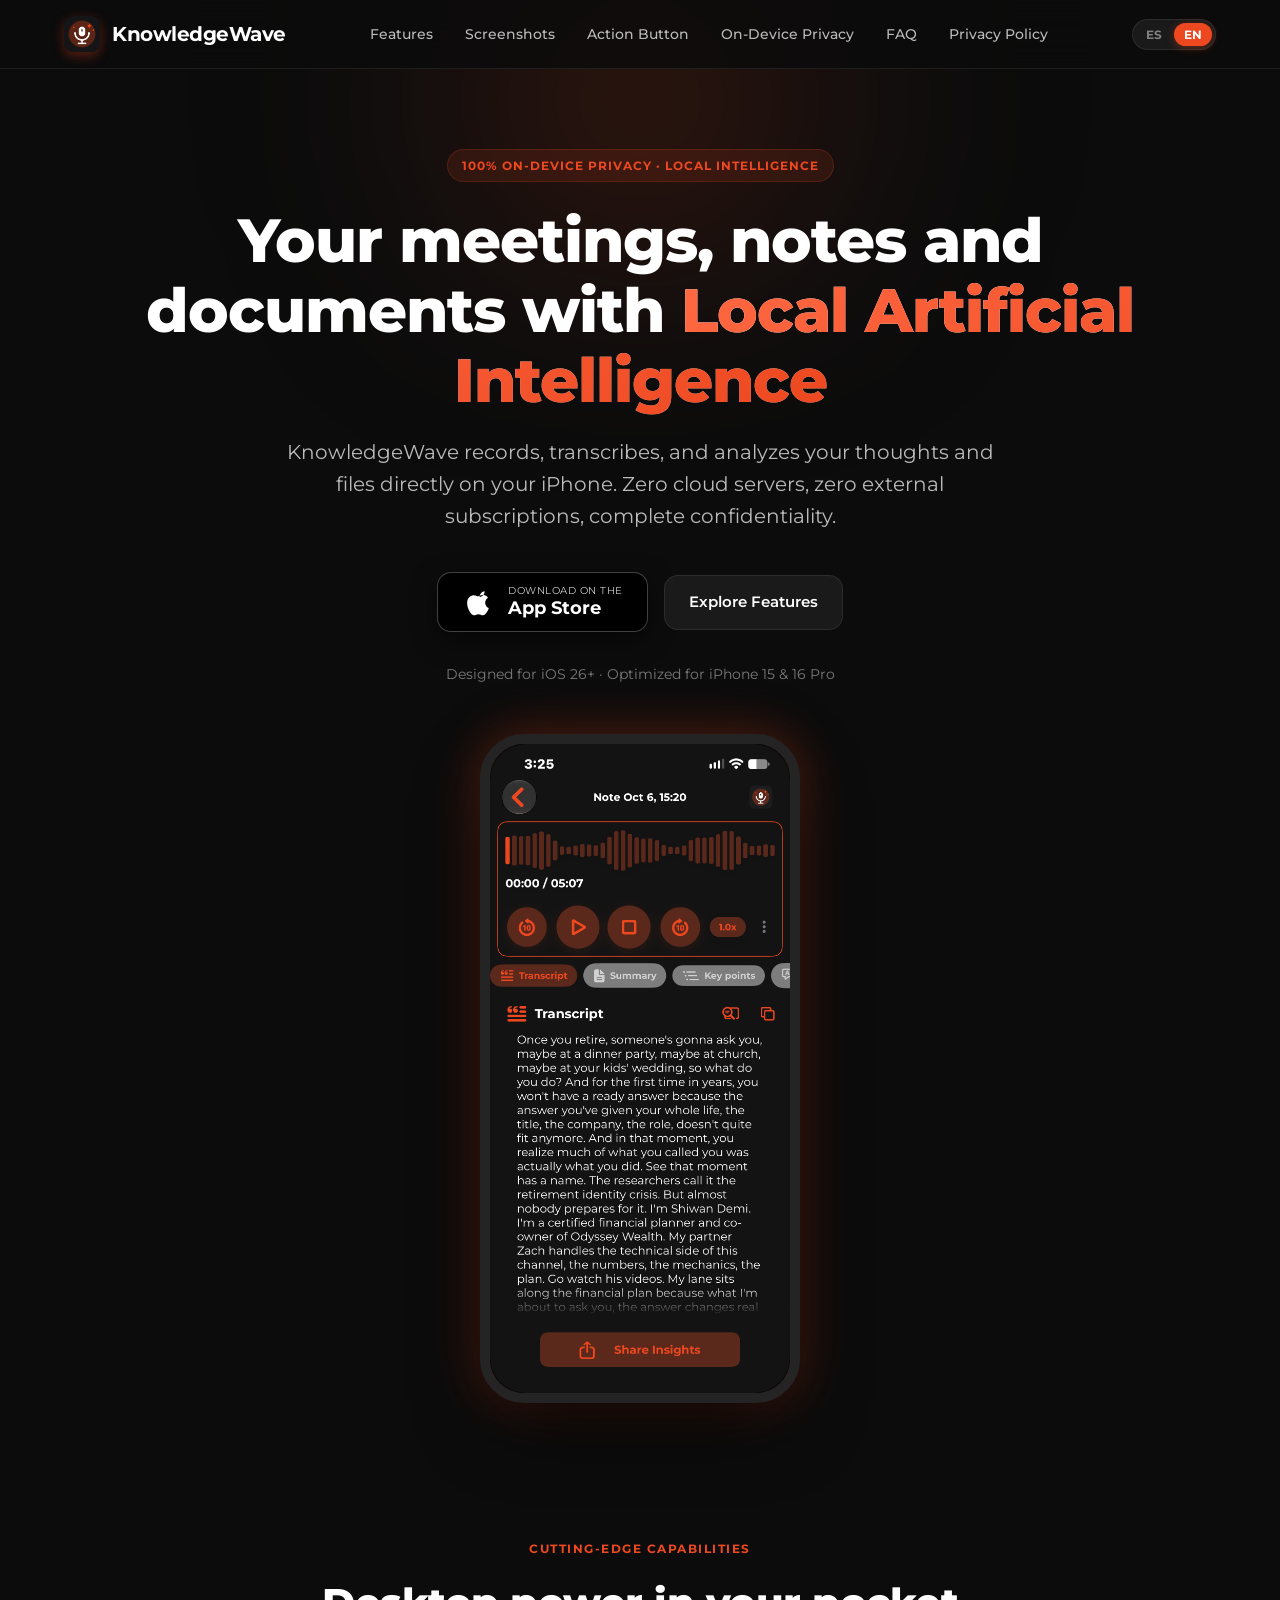
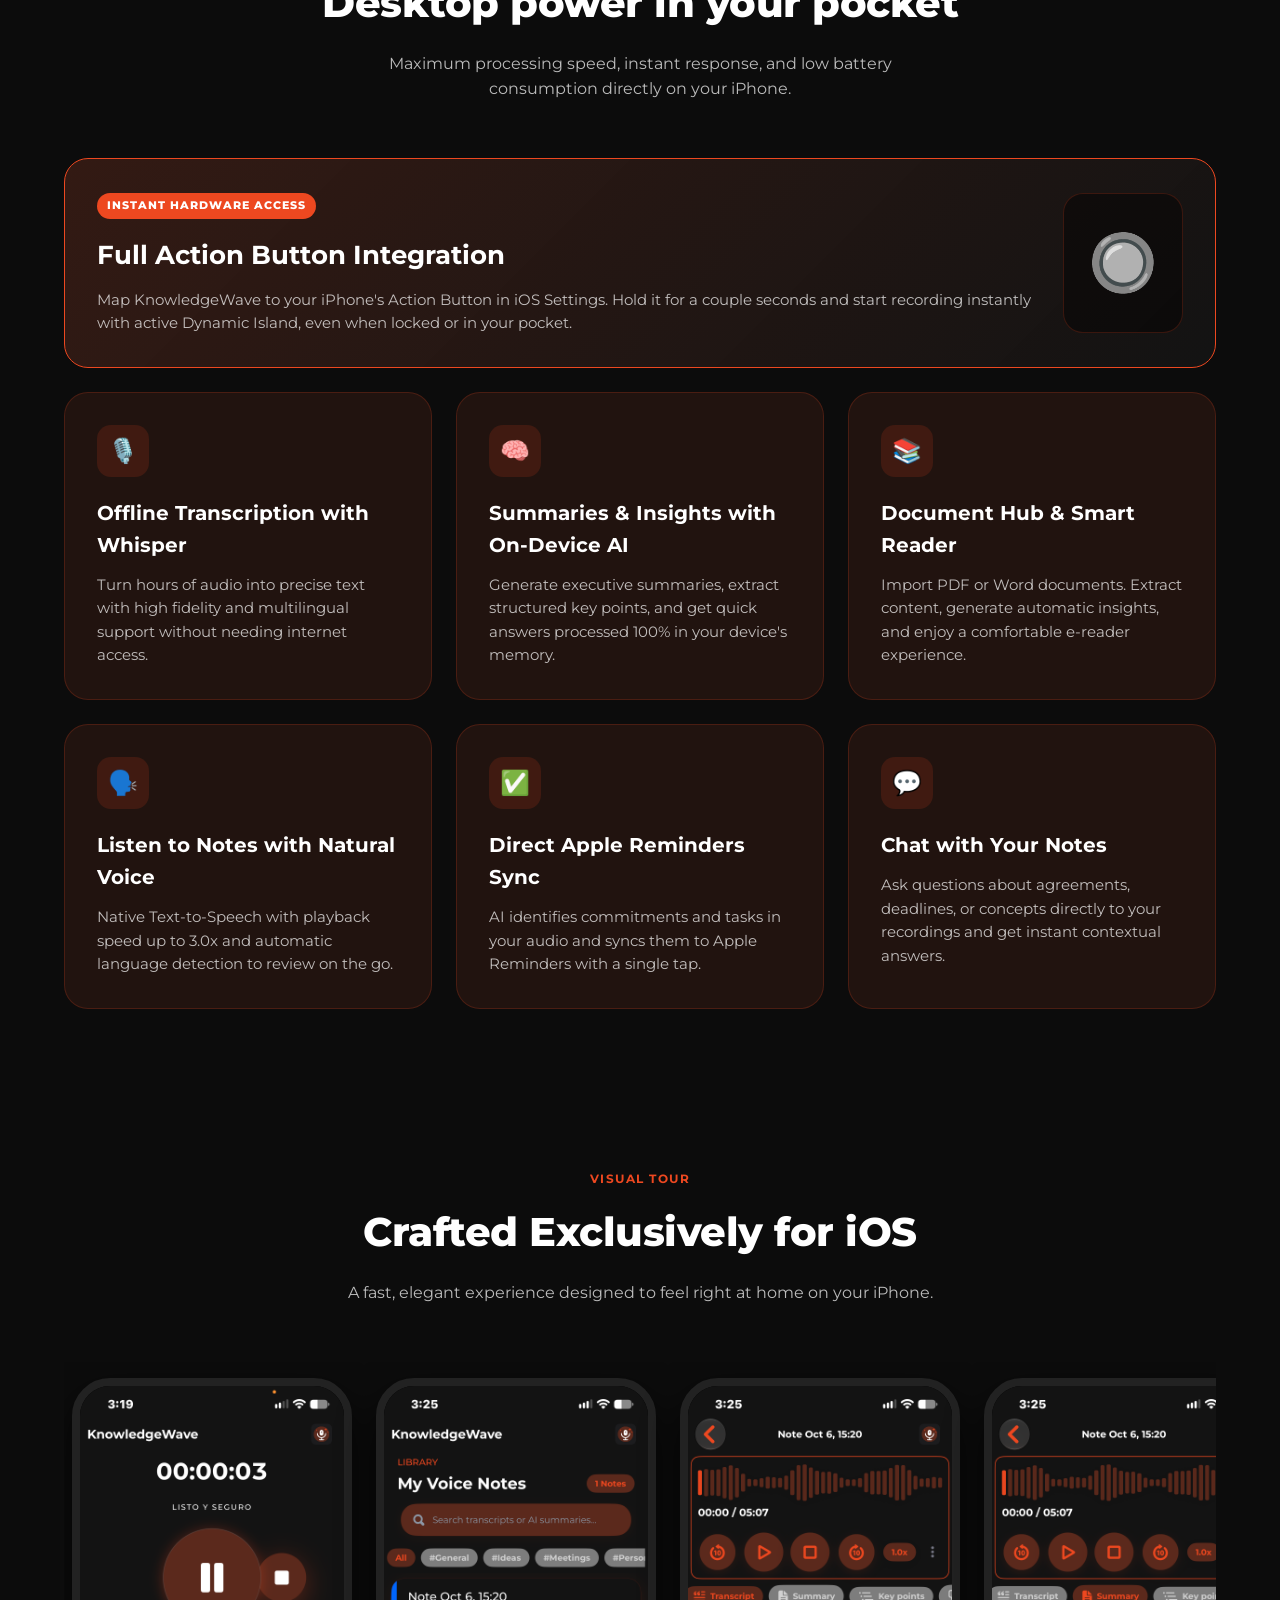
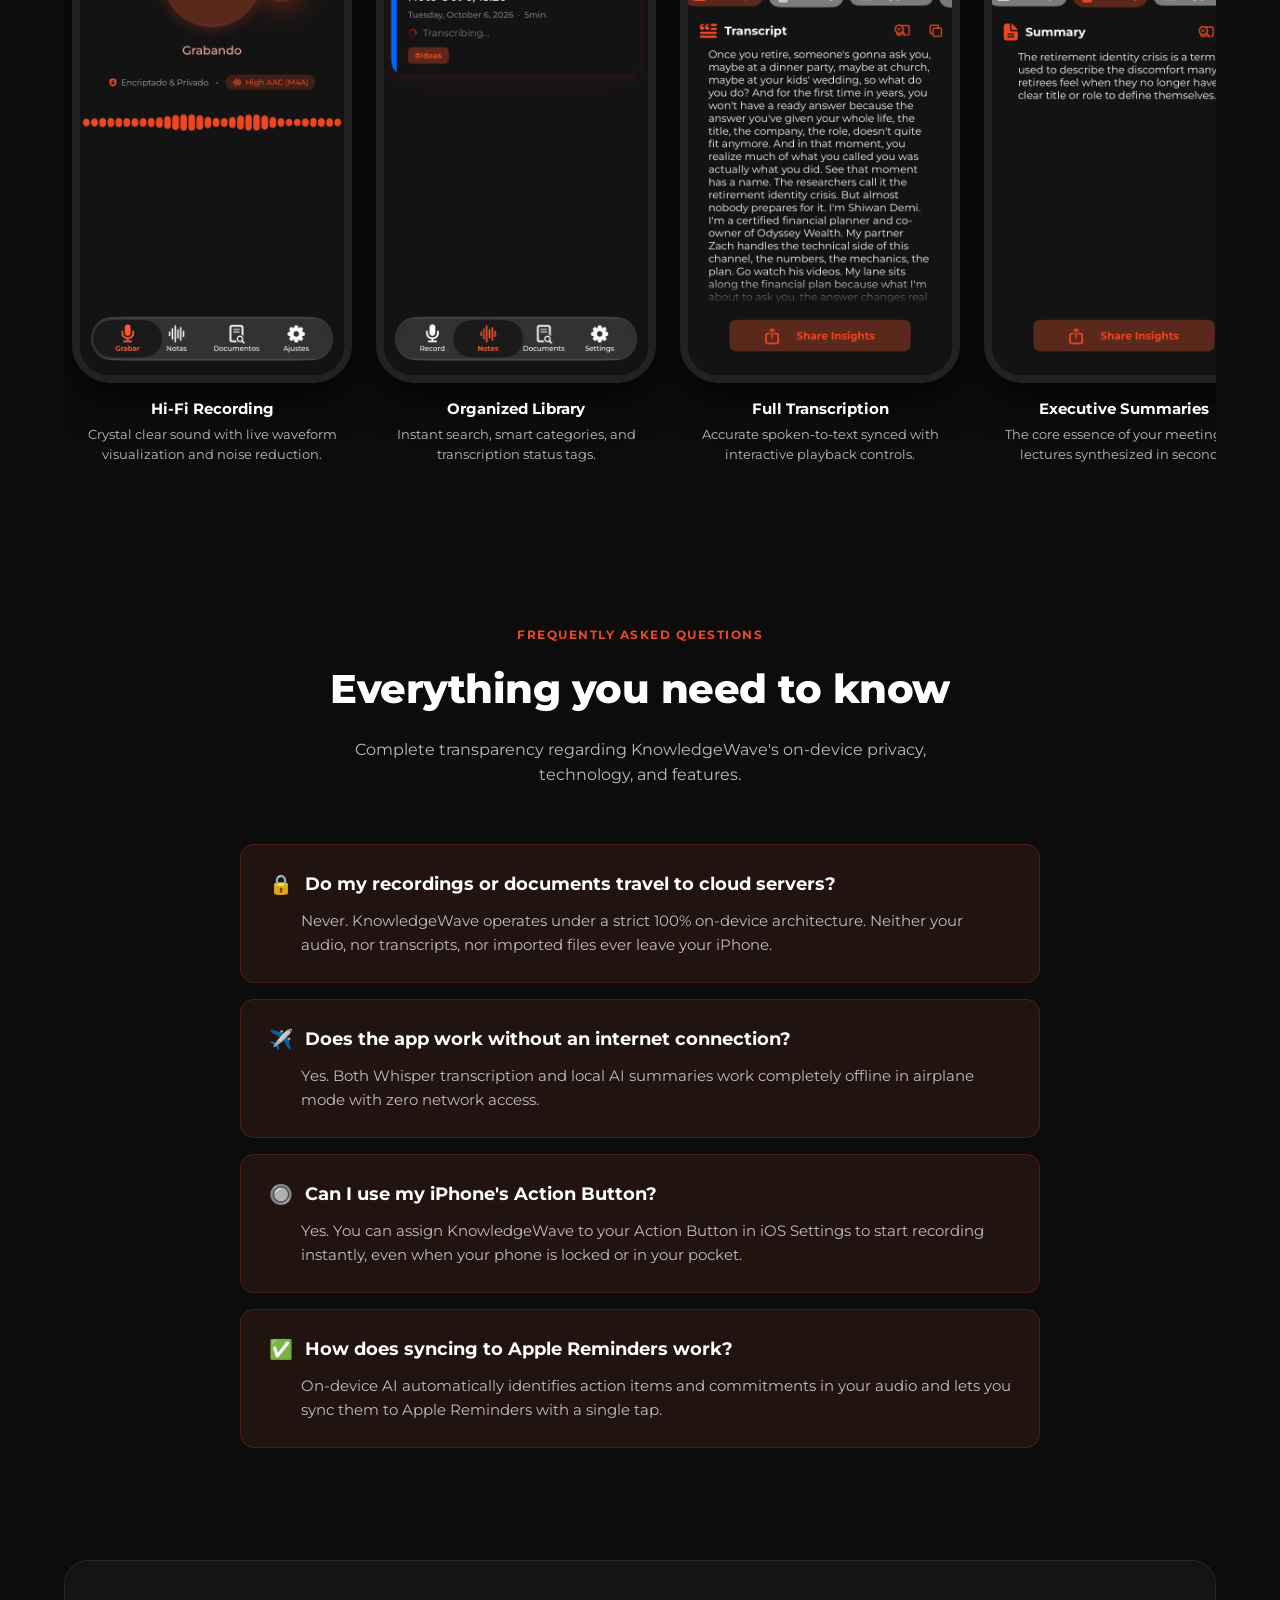
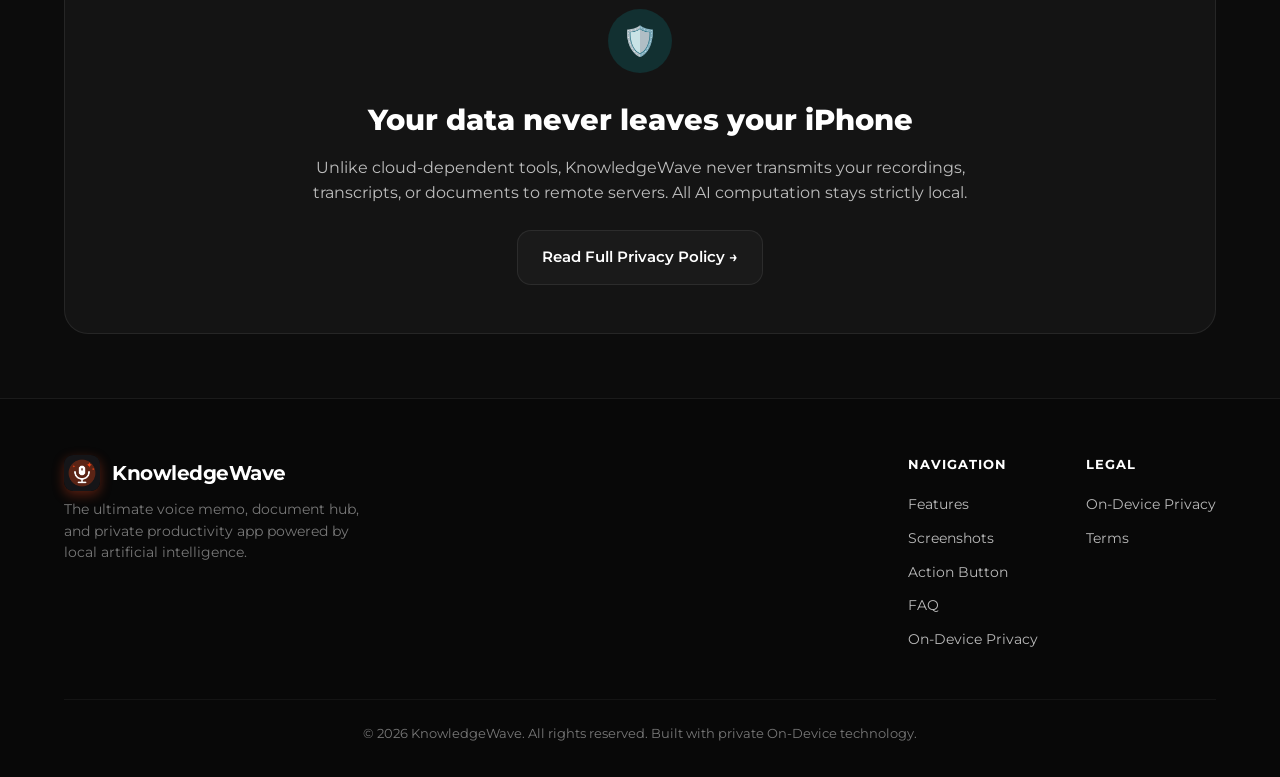
==== index.html @ f44fc7d5 "Initial commit - landingpage ready" ====
<!DOCTYPE html>
<html lang="es">
<head>
  <meta charset="UTF-8">
  <meta name="viewport" content="width=device-width, initial-scale=1.0">
  <title>KnowledgeWave — Local AI Notes & Document Intelligence</title>
  <meta name="description" content="Capture, transcribe, and analyze voice notes, meetings, and documents 100% on-device with private AI models. High-fidelity audio, Whisper transcription, and local intelligence.">
  <meta name="keywords" content="KnowledgeWave, AI voice notes, on-device AI, private transcription, Whisper AI iPhone, local LLM, document reader, Action Button recording, Apple Reminders sync, notas de voz IA, transcripcion offline">
  <meta name="author" content="KnowledgeWave">
  <meta name="robots" content="index, follow">
  <meta name="theme-color" content="#0C0C0C">

  <!-- Apple & iOS Safari -->
  <link rel="icon" type="image/png" href="assets/logo.png">
  <link rel="apple-touch-icon" href="assets/app-icon.png">
  <meta name="apple-mobile-web-app-capable" content="yes">
  <meta name="apple-mobile-web-app-title" content="KnowledgeWave">
  <meta name="apple-mobile-web-app-status-bar-style" content="black-translucent">

  <!-- Open Graph / Social Sharing -->
  <meta property="og:type" content="website">
  <meta property="og:site_name" content="KnowledgeWave">
  <meta property="og:title" content="KnowledgeWave — Local AI Notes & Document Intelligence">
  <meta property="og:description" content="Private, on-device artificial intelligence for your voice recordings, notes, and documents. Zero cloud servers, complete confidentiality.">
  <meta property="og:image" content="assets/app-icon.png">
  <meta property="og:locale" content="es_ES">
  <meta property="og:locale:alternate" content="en_US">

  <!-- Twitter Cards -->
  <meta name="twitter:card" content="summary_large_image">
  <meta name="twitter:title" content="KnowledgeWave — Local AI Notes & Document Intelligence">
  <meta name="twitter:description" content="Private, on-device artificial intelligence for your voice recordings, notes, and documents.">
  <meta name="twitter:image" content="assets/app-icon.png">

  <!-- Fonts & Styles -->
  <link rel="preconnect" href="https://fonts.googleapis.com">
  <link rel="preconnect" href="https://fonts.gstatic.com" crossorigin>
  <link href="https://fonts.googleapis.com/css2?family=Montserrat:wght@300;400;500;600;700;800&display=swap" rel="stylesheet">
  <link rel="stylesheet" href="css/style.css">

  <!-- Schema.org JSON-LD Structured Data for Google Rich Snippets -->
  <script type="application/ld+json">
  {
    "@context": "https://schema.org",
    "@graph": [
      {
        "@type": "SoftwareApplication",
        "name": "KnowledgeWave",
        "operatingSystem": "iOS",
        "applicationCategory": "ProductivityApplication",
        "applicationSubCategory": "UtilitiesApplication",
        "description": "On-device artificial intelligence app for recording, transcribing, and analyzing voice memos and documents with complete privacy.",
        "offers": {
          "@type": "Offer",
          "price": "0",
          "priceCurrency": "USD"
        },
        "featureList": [
          "100% On-Device Whisper Speech-to-Text",
          "Local AI Executive Summaries & Insights",
          "Document Hub PDF & Word Reader",
          "Apple Action Button Quick Recording",
          "Apple Reminders Auto Sync",
          "Interactive Ask-your-note AI Chat"
        ]
      },
      {
        "@type": "FAQPage",
        "mainEntity": [
          {
            "@type": "Question",
            "name": "¿KnowledgeWave transmite mis audios o notas a servidores externos?",
            "acceptedAnswer": {
              "@type": "Answer",
              "text": "No. KnowledgeWave opera con una arquitectura estricta 100% On-Device. Todos los modelos de IA y el procesamiento se ejecutan en el hardware de tu iPhone."
            }
          },
          {
            "@type": "Question",
            "name": "¿Funciona sin conexión a internet?",
            "acceptedAnswer": {
              "@type": "Answer",
              "text": "Sí. Tanto la transcripción con Whisper como la generación de resúmenes con IA local funcionan perfectamente en modo avión o sin conexión."
            }
          },
          {
            "@type": "Question",
            "name": "¿Cómo se integra con el Botón de Acción de mi iPhone?",
            "acceptedAnswer": {
              "@type": "Answer",
              "text": "Puedes asignar el atajo de KnowledgeWave al Botón de Acción en Ajustes de iOS para iniciar la grabación instantáneamente incluso con la pantalla bloqueada."
            }
          }
        ]
      }
    ]
  }
  </script>
</head>
<body>
  <div class="ambient-glow"></div>

  <!-- Header Navigation -->
  <header>
    <div class="nav-container">
      <a href="index.html" class="brand">
        <img src="assets/logo.png" alt="KnowledgeWave Logo">
        <span>KnowledgeWave</span>
      </a>

      <ul class="nav-links">
        <li><a href="#features" data-i18n="nav.features">Características</a></li>
        <li><a href="#screenshots" data-i18n="nav.screenshots">Capturas</a></li>
        <li><a href="#action-button" data-i18n="nav.action_button">Botón de Acción</a></li>
        <li><a href="#privacy" data-i18n="nav.privacy">Privacidad On-Device</a></li>
        <li><a href="#faq" data-i18n="nav.faq">Preguntas</a></li>
        <li><a href="privacy.html" data-i18n="nav.privacy_policy">Política de Privacidad</a></li>
      </ul>

      <div class="nav-actions">
        <div class="lang-toggle">
          <button class="lang-btn active" data-lang="es">ES</button>
          <button class="lang-btn" data-lang="en">EN</button>
        </div>
      </div>
    </div>
  </header>

  <!-- Hero Section -->
  <main class="container">
    <section class="hero">
      <div class="hero-badge" data-i18n="hero.badge">100% PRIVACIDAD ON-DEVICE · INTELIGENCIA LOCAL</div>
      <h1 data-i18n="hero.title">Tus reuniones, notas y lecturas con <span class="gradient">Inteligencia Artificial Local</span></h1>
      <p data-i18n="hero.desc">KnowledgeWave graba, transcribe y analiza tus ideas y documentos directamente en tu iPhone. Sin servidores externos, sin suscripciones a la nube y con máxima confidencialidad.</p>

      <div class="cta-group">
        <a href="#download" class="btn-appstore">
          <svg viewBox="0 0 24 24" aria-hidden="true">
            <path d="M18.71 19.5c-.83 1.24-1.71 2.45-3.05 2.47-1.34.03-1.77-.79-3.29-.79-1.53 0-2 .77-3.27.82-1.31.05-2.3-1.32-3.14-2.53C4.25 17 2.94 12.45 4.7 9.39c.87-1.52 2.43-2.48 4.12-2.51 1.28-.02 2.5.87 3.29.87.78 0 2.26-1.07 3.81-.91.65.03 2.47.26 3.64 1.98-.09.06-2.17 1.28-2.15 3.81.03 3.02 2.65 4.03 2.68 4.04-.03.07-.42 1.44-1.38 2.83M15.97 6.84c.64-.78 1.08-1.87.96-2.84-.93.04-2.07.62-2.73 1.4-.58.67-1.1 1.77-.96 2.82 1.05.08 2.09-.6 2.73-1.38z"/>
          </svg>
          <div class="btn-text">
            <small data-i18n="hero.cta_appstore_sub">Consíguelo en el</small>
            <strong data-i18n="hero.cta_appstore_main">App Store</strong>
          </div>
        </a>

        <a href="#features" class="btn-secondary" data-i18n="hero.cta_explore">Explorar Características</a>
      </div>

      <div style="font-size: 0.85rem; color: var(--color-text-tertiary); margin-top: -1.5rem; margin-bottom: 3rem;" data-i18n="hero.ios_req">
        Diseñado para iOS 26+ · Optimizado para iPhone 15 & 16 Pro
      </div>

      <!-- App Mockup Banner -->
      <div class="showcase-banner">
        <div class="device-frame" style="max-width: 320px; margin: 0 auto;">
          <img src="assets/screenshots/IMG_3040.PNG" alt="KnowledgeWave App Showcase" style="width: 100%; height: auto; border-radius: 36px; display: block; box-shadow: 0 20px 50px rgba(0,0,0,0.8), 0 0 40px rgba(237,72,32,0.25);">
        </div>
      </div>
    </section>

    <!-- Features Grid -->
    <section id="features" class="features-section">
      <div class="section-header">
        <span class="section-badge" data-i18n="features.badge">Capacidades de Vanguardia</span>
        <h2 data-i18n="features.title">Potencia de escritorio en tu bolsillo</h2>
        <p data-i18n="features.desc">Máxima velocidad de procesamiento, respuesta inmediata y bajo consumo de batería directamente en tu iPhone.</p>
      </div>

      <div class="features-grid">
        <!-- Action Button (Featured) -->
        <div id="action-button" class="feature-card featured-card">
          <div class="featured-content">
            <span class="featured-badge" data-i18n="card.action.badge">ACCESO INSTANTÁNEO DE HARDWARE</span>
            <h3 style="font-size: 1.6rem; margin-bottom: 0.75rem;" data-i18n="card.action.title">Integración Total con el Botón de Acción</h3>
            <p data-i18n="card.action.desc">Asigna KnowledgeWave al botón lateral de tu iPhone en Ajustes de iOS. Mantén presionado un par de segundos y la app comenzará a grabar de inmediato con Dynamic Island activa, incluso si el dispositivo está bloqueado o en el bolsillo.</p>
          </div>
          <div style="font-size: 3.5rem; color: var(--color-primary); padding: 1.5rem; background: rgba(0,0,0,0.4); border-radius: 20px; border: 1px solid var(--color-border);">
            🔘
          </div>
        </div>

        <!-- 1: Whisper -->
        <div class="feature-card">
          <div class="feature-icon">🎙️</div>
          <h3 data-i18n="card.whisper.title">Transcripción Offline con Whisper</h3>
          <p data-i18n="card.whisper.desc">Convierte horas de audio en texto con altísima fidelidad y soporte multilingüe sin necesitar conexión a internet.</p>
        </div>

        <!-- 2: Llama LLM -->
        <div class="feature-card">
          <div class="feature-icon">🧠</div>
          <h3 data-i18n="card.llama.title">Resúmenes e Insights con Inteligencia Artificial</h3>
          <p data-i18n="card.llama.desc">Genera resúmenes ejecutivos, extrae puntos clave estructurados y obtén respuestas rápidas procesadas 100% en la memoria de tu dispositivo.</p>
        </div>

        <!-- 3: Document Hub -->
        <div class="feature-card">
          <div class="feature-icon">📚</div>
          <h3 data-i18n="card.dochub.title">Document Hub & Lector Inteligente</h3>
          <p data-i18n="card.dochub.desc">Importa documentos PDF o Word. Extrae su contenido, genera resúmenes automáticos y disfruta de una lectura fluida estilo e-reader.</p>
        </div>

        <!-- 4: TTS -->
        <div class="feature-card">
          <div class="feature-icon">🗣️</div>
          <h3 data-i18n="card.tts.title">Escucha tus Notas con Voz Natural</h3>
          <p data-i18n="card.tts.desc">Text-to-Speech nativo con modulación de velocidad de hasta 3.0x y detección automática de idioma para estudiar o repasar en movimiento.</p>
        </div>

        <!-- 5: Reminders -->
        <div class="feature-card">
          <div class="feature-icon">✅</div>
          <h3 data-i18n="card.reminders.title">Exportación a Recordatorios de Apple</h3>
          <p data-i18n="card.reminders.desc">La IA detecta compromisos y tareas pendientes en tus reuniones y te permite enviarlos a Apple Reminders con un solo toque.</p>
        </div>

        <!-- 6: Chat -->
        <div class="feature-card">
          <div class="feature-icon">💬</div>
          <h3 data-i18n="card.chat.title">Conversa con tus Notas</h3>
          <p data-i18n="card.chat.desc">Hazle preguntas a tus grabaciones y documentos sobre acuerdos, cifras o dudas específicas con respuestas contextuales al instante.</p>
        </div>
      </div>
    </section>

    <!-- Visual Gallery / Screenshots Carousel -->
    <section id="screenshots" class="gallery-section">
      <div class="section-header">
        <span class="section-badge" data-i18n="gallery.badge">RECORRIDO VISUAL</span>
        <h2 data-i18n="gallery.title">Diseñado exclusivamente para iOS</h2>
        <p data-i18n="gallery.desc">Una experiencia rápida, elegante y diseñada para sentirse como en casa en tu iPhone.</p>
      </div>

      <div class="gallery-scroller">
        <!-- 1: Recording -->
        <div class="gallery-item">
          <div class="gallery-mockup">
            <img src="assets/screenshots/IMG_3038.PNG" alt="Hi-Fi Recording" loading="lazy">
          </div>
          <div class="gallery-caption">
            <h4 data-i18n="gallery.1.title">Grabación Hi-Fi</h4>
            <p data-i18n="gallery.1.desc">Captura nítida con visualizador de ondas y cancelación de ruido.</p>
          </div>
        </div>

        <!-- 2: Organized Library -->
        <div class="gallery-item">
          <div class="gallery-mockup">
            <img src="assets/screenshots/IMG_3039.PNG" alt="Organized Library" loading="lazy">
          </div>
          <div class="gallery-caption">
            <h4 data-i18n="gallery.2.title">Biblioteca Organizada</h4>
            <p data-i18n="gallery.2.desc">Búsqueda instantánea, categorías y estado de transcripción.</p>
          </div>
        </div>

        <!-- 3: Full Transcription -->
        <div class="gallery-item">
          <div class="gallery-mockup">
            <img src="assets/screenshots/IMG_3040.PNG" alt="Full Transcription" loading="lazy">
          </div>
          <div class="gallery-caption">
            <h4 data-i18n="gallery.3.title">Transcripción Completa</h4>
            <p data-i18n="gallery.3.desc">Texto exacto sincronizado con controles de reproducción.</p>
          </div>
        </div>

        <!-- 4: Summary -->
        <div class="gallery-item">
          <div class="gallery-mockup">
            <img src="assets/screenshots/IMG_3041.PNG" alt="Executive Summary" loading="lazy">
          </div>
          <div class="gallery-caption">
            <h4 data-i18n="gallery.4.title">Resúmenes Ejecutivos</h4>
            <p data-i18n="gallery.4.desc">La esencia de tu reunión o clase sintetizada al instante.</p>
          </div>
        </div>

        <!-- 5: Key Points -->
        <div class="gallery-item">
          <div class="gallery-mockup">
            <img src="assets/screenshots/IMG_3042.PNG" alt="Key Points" loading="lazy">
          </div>
          <div class="gallery-caption">
            <h4 data-i18n="gallery.5.title">Puntos Clave Estructurados</h4>
            <p data-i18n="gallery.5.desc">Ideas centrales ordenadas con viñetas claras.</p>
          </div>
        </div>

        <!-- 6: Translation -->
        <div class="gallery-item">
          <div class="gallery-mockup">
            <img src="assets/screenshots/IMG_3044.PNG" alt="Multilingual Translation" loading="lazy">
          </div>
          <div class="gallery-caption">
            <h4 data-i18n="gallery.6.title">Traducción Multilingüe</h4>
            <p data-i18n="gallery.6.desc">Detección inteligente y traducción local en el dispositivo.</p>
          </div>
        </div>

        <!-- 7: Chat with Note -->
        <div class="gallery-item">
          <div class="gallery-mockup">
            <img src="assets/screenshots/IMG_3047.PNG" alt="Ask Note AI" loading="lazy">
          </div>
          <div class="gallery-caption">
            <h4 data-i18n="gallery.7.title">Pregúntale a tu Nota</h4>
            <p data-i18n="gallery.7.desc">Chat interactivo con IA para aclarar dudas de tu contenido.</p>
          </div>
        </div>

        <!-- 8: Tasks & Reminders -->
        <div class="gallery-item">
          <div class="gallery-mockup">
            <img src="assets/screenshots/IMG_3048.PNG" alt="Tasks & Reminders" loading="lazy">
          </div>
          <div class="gallery-caption">
            <h4 data-i18n="gallery.8.title">Extracción de Tareas</h4>
            <p data-i18n="gallery.8.desc">Detección de compromisos y envío directo a Recordatorios.</p>
          </div>
        </div>

        <!-- 9: Document Hub -->
        <div class="gallery-item">
          <div class="gallery-mockup">
            <img src="assets/screenshots/IMG_3053.PNG" alt="Document Hub" loading="lazy">
          </div>
          <div class="gallery-caption">
            <h4 data-i18n="gallery.9.title">Document Hub</h4>
            <p data-i18n="gallery.9.desc">Importación, lectura y análisis de PDFs o documentos Word.</p>
          </div>
        </div>
      </div>
    </section>

    <!-- FAQ Section -->
    <section id="faq" class="faq-section">
      <div class="section-header">
        <span class="section-badge" data-i18n="faq.badge">PREGUNTAS FRECUENTES</span>
        <h2 data-i18n="faq.title">Todo lo que necesitas saber</h2>
        <p data-i18n="faq.desc">Transparencia absoluta sobre la privacidad, el funcionamiento y la tecnología de KnowledgeWave.</p>
      </div>

      <div class="faq-grid">
        <div class="faq-item">
          <div class="faq-question">
            <span class="icon">🔒</span>
            <span data-i18n="faq.q1">¿Mis grabaciones o documentos viajan a servidores en la nube?</span>
          </div>
          <div class="faq-answer" data-i18n="faq.a1">
            No, jamás. KnowledgeWave opera con una arquitectura estricta 100% On-Device. Ni tus audios, ni tus transcripciones, ni tus archivos salen de tu iPhone.
          </div>
        </div>

        <div class="faq-item">
          <div class="faq-question">
            <span class="icon">✈️</span>
            <span data-i18n="faq.q2">¿La app funciona sin conexión a internet?</span>
          </div>
          <div class="faq-answer" data-i18n="faq.a2">
            Sí. Tanto la transcripción con Whisper como la generación de resúmenes con IA local funcionan perfectamente en modo avión o sin señal de red.
          </div>
        </div>

        <div class="faq-item">
          <div class="faq-question">
            <span class="icon">🔘</span>
            <span data-i18n="faq.q3">¿Puedo usar el Botón de Acción de mi iPhone?</span>
          </div>
          <div class="faq-answer" data-i18n="faq.a3">
            Sí. Puedes asignar KnowledgeWave al Botón de Acción en Ajustes de iOS para comenzar a grabar de inmediato, incluso con la pantalla bloqueada o el teléfono en el bolsillo.
          </div>
        </div>

        <div class="faq-item">
          <div class="faq-question">
            <span class="icon">✅</span>
            <span data-i18n="faq.q4">¿Cómo funciona la sincronización con Recordatorios?</span>
          </div>
          <div class="faq-answer" data-i18n="faq.a4">
            La inteligencia artificial detecta compromisos y tareas pendientes en tus conversaciones y te permite enviarlos a Apple Reminders con un solo toque.
          </div>
        </div>
      </div>
    </section>

    <!-- Privacy Guarantee Banner -->
    <section>
      <div id="privacy" class="privacy-banner">
        <div class="privacy-banner-icon">🛡️</div>
        <h3 data-i18n="privacy.banner.title">Tus datos nunca salen de tu iPhone</h3>
        <p data-i18n="privacy.banner.desc">A diferencia de otras soluciones, KnowledgeWave no transmite tus grabaciones de voz, transcripciones ni documentos a servidores externos. Todo el cómputo de IA ocurre localmente en tu procesador Apple Silicon.</p>
        <a href="privacy.html" class="btn-secondary" data-i18n="privacy.banner.link">Leer Política de Privacidad Completa →</a>
      </div>
    </section>
  </main>

  <!-- Footer -->
  <footer>
    <div class="container">
      <div class="footer-content">
        <div class="footer-brand">
          <div class="brand">
            <img src="assets/logo.png" alt="KnowledgeWave Logo">
            <span>KnowledgeWave</span>
          </div>
          <p data-i18n="footer.desc">La aplicación definitiva de notas de voz, lectura inteligente y productividad privada potenciada por inteligencia artificial local.</p>
        </div>

        <div class="footer-links">
          <div class="footer-col">
            <h4 data-i18n="footer.links_title">Navegación</h4>
            <ul>
              <li><a href="#features" data-i18n="nav.features">Características</a></li>
              <li><a href="#screenshots" data-i18n="nav.screenshots">Capturas</a></li>
              <li><a href="#action-button" data-i18n="nav.action_button">Botón de Acción</a></li>
              <li><a href="#faq" data-i18n="nav.faq">Preguntas Frecuentes</a></li>
              <li><a href="#privacy" data-i18n="nav.privacy">Privacidad</a></li>
            </ul>
          </div>

          <div class="footer-col">
            <h4 data-i18n="footer.legal_title">Legal</h4>
            <ul>
              <li><a href="privacy.html" data-i18n="nav.privacy">Política de Privacidad</a></li>
              <li><a href="terms.html" data-i18n="nav.terms">Términos de Servicio</a></li>
            </ul>
          </div>
        </div>
      </div>

      <div class="footer-bottom">
        <p>© 2026 KnowledgeWave. <span data-i18n="footer.rights">Todos los derechos reservados. Desarrollado con tecnología On-Device.</span></p>
      </div>
    </div>
  </footer>

  <script src="js/main.js"></script>
</body>
</html>
---- css/style.css ----
:root {
  --color-primary: #ed4820;
  --color-primary-glow: rgba(237, 72, 32, 0.35);
  --color-secondary: #00f2ff;
  --color-tertiary: #5b291c;
  --color-tertiary-card: rgba(91, 41, 28, 0.28);
  --color-bg-dark: #0c0c0c;
  --color-bg-surface: #141414;
  --color-bg-surface-elevated: #1a1a1a;
  --color-text-primary: #ffffff;
  --color-text-secondary: rgba(255, 255, 255, 0.72);
  --color-text-tertiary: rgba(255, 255, 255, 0.45);
  --color-border: rgba(237, 72, 32, 0.2);
  --color-border-subtle: rgba(255, 255, 255, 0.08);
  
  --font-family: 'Montserrat', -apple-system, BlinkMacSystemFont, "Segoe UI", Roboto, sans-serif;
  --max-width: 1200px;
  --radius-sm: 8px;
  --radius-md: 14px;
  --radius-lg: 24px;
  --radius-full: 9999px;
  --transition: all 0.25s cubic-bezier(0.16, 1, 0.3, 1);
}

* {
  box-sizing: border-box;
  margin: 0;
  padding: 0;
}

html {
  scroll-behavior: smooth;
  color-scheme: dark;
}

body {
  font-family: var(--font-family);
  background-color: var(--color-bg-dark);
  color: var(--color-text-primary);
  line-height: 1.6;
  overflow-x: hidden;
  -webkit-font-smoothing: antialiased;
}

/* Background Atmosphere */
.ambient-glow {
  position: fixed;
  top: -150px;
  left: 50%;
  transform: translateX(-50%);
  width: 800px;
  height: 500px;
  background: radial-gradient(circle, rgba(237, 72, 32, 0.18) 0%, rgba(91, 41, 28, 0.08) 50%, transparent 75%);
  filter: blur(80px);
  pointer-events: none;
  z-index: 0;
}

/* Header & Navigation */
header {
  position: sticky;
  top: 0;
  z-index: 100;
  backdrop-filter: blur(16px);
  -webkit-backdrop-filter: blur(16px);
  background: rgba(12, 12, 12, 0.82);
  border-bottom: 1px solid var(--color-border-subtle);
  transition: var(--transition);
}

.nav-container {
  max-width: var(--max-width);
  margin: 0 auto;
  padding: 1rem 1.5rem;
  display: flex;
  align-items: center;
  justify-content: space-between;
}

.brand {
  display: flex;
  align-items: center;
  gap: 0.75rem;
  text-decoration: none;
  color: var(--color-text-primary);
  font-weight: 700;
  font-size: 1.25rem;
  letter-spacing: -0.5px;
}

.brand img {
  width: 36px;
  height: 36px;
  border-radius: 9px;
  box-shadow: 0 4px 12px var(--color-primary-glow);
}

.nav-links {
  display: flex;
  align-items: center;
  gap: 2rem;
  list-style: none;
}

.nav-links a {
  text-decoration: none;
  color: var(--color-text-secondary);
  font-size: 0.9rem;
  font-weight: 500;
  transition: var(--transition);
}

.nav-links a:hover {
  color: var(--color-text-primary);
}

.nav-actions {
  display: flex;
  align-items: center;
  gap: 1rem;
}

/* Language Toggle Switch */
.lang-toggle {
  display: inline-flex;
  background: var(--color-bg-surface-elevated);
  border: 1px solid var(--color-border-subtle);
  border-radius: var(--radius-full);
  padding: 3px;
  gap: 2px;
}

.lang-btn {
  background: transparent;
  border: none;
  color: var(--color-text-tertiary);
  font-family: var(--font-family);
  font-size: 0.75rem;
  font-weight: 700;
  padding: 4px 10px;
  border-radius: var(--radius-full);
  cursor: pointer;
  transition: var(--transition);
}

.lang-btn.active {
  background: var(--color-primary);
  color: #fff;
  box-shadow: 0 2px 8px var(--color-primary-glow);
}

/* Container */
.container {
  max-width: var(--max-width);
  margin: 0 auto;
  padding: 0 1.5rem;
  position: relative;
  z-index: 1;
}

/* Hero Section */
.hero {
  padding: 5rem 0 3.5rem;
  text-align: center;
}

.hero-badge {
  display: inline-flex;
  align-items: center;
  gap: 0.5rem;
  background: rgba(237, 72, 32, 0.12);
  border: 1px solid var(--color-border);
  color: var(--color-primary);
  font-size: 0.75rem;
  font-weight: 700;
  letter-spacing: 1px;
  text-transform: uppercase;
  padding: 6px 14px;
  border-radius: var(--radius-full);
  margin-bottom: 1.5rem;
}

.hero h1 {
  font-size: clamp(2.2rem, 5vw, 3.8rem);
  font-weight: 800;
  line-height: 1.15;
  letter-spacing: -1px;
  margin-bottom: 1.25rem;
  background: linear-gradient(180deg, #FFFFFF 60%, rgba(255, 255, 255, 0.65) 100%);
  -webkit-background-clip: text;
  -webkit-text-fill-color: transparent;
}

.hero h1 span.gradient {
  background: linear-gradient(135deg, #FF6842 0%, #ED4820 100%);
  -webkit-background-clip: text;
  -webkit-text-fill-color: transparent;
}

.hero p {
  font-size: clamp(1rem, 2vw, 1.25rem);
  color: var(--color-text-secondary);
  max-width: 720px;
  margin: 0 auto 2.5rem;
  font-weight: 400;
}

/* App Store CTA Button */
.cta-group {
  display: flex;
  justify-content: center;
  align-items: center;
  gap: 1rem;
  flex-wrap: wrap;
  margin-bottom: 3.5rem;
}

.btn-appstore {
  display: inline-flex;
  align-items: center;
  gap: 0.85rem;
  background: #000000;
  color: #fff;
  border: 1px solid rgba(255, 255, 255, 0.25);
  padding: 0.75rem 1.5rem;
  border-radius: var(--radius-md);
  text-decoration: none;
  transition: var(--transition);
  box-shadow: 0 8px 24px rgba(0, 0, 0, 0.5);
}

.btn-appstore:hover {
  transform: translateY(-2px);
  border-color: var(--color-primary);
  box-shadow: 0 12px 28px var(--color-primary-glow);
}

.btn-appstore svg {
  width: 32px;
  height: 32px;
  fill: #fff;
}

.btn-appstore .btn-text {
  text-align: left;
  line-height: 1.2;
}

.btn-appstore .btn-text small {
  display: block;
  font-size: 0.65rem;
  letter-spacing: 0.5px;
  opacity: 0.8;
  text-transform: uppercase;
}

.btn-appstore .btn-text strong {
  font-size: 1.15rem;
  font-weight: 700;
}

.btn-secondary {
  display: inline-flex;
  align-items: center;
  gap: 0.5rem;
  background: var(--color-bg-surface-elevated);
  color: var(--color-text-primary);
  border: 1px solid var(--color-border-subtle);
  padding: 0.9rem 1.5rem;
  border-radius: var(--radius-md);
  text-decoration: none;
  font-weight: 600;
  font-size: 0.95rem;
  transition: var(--transition);
}

.btn-secondary:hover {
  background: var(--color-tertiary-card);
  border-color: var(--color-border);
}

/* App Showcase / Hero Device */
.showcase-banner {
  margin-top: 1rem;
  position: relative;
  display: flex;
  justify-content: center;
}

.device-frame {
  max-width: 310px;
  border-radius: 44px;
  border: 10px solid #242424;
  box-shadow: 0 30px 80px -20px rgba(0, 0, 0, 0.9), 0 0 50px var(--color-primary-glow);
  overflow: hidden;
  background: #000;
  position: relative;
}

.device-frame img {
  width: 100%;
  display: block;
  border-radius: 34px;
}

/* Gallery Section */
.gallery-section {
  padding: 5rem 0 3rem;
  position: relative;
}

.gallery-scroller-wrap {
  position: relative;
  margin: 0 -1.5rem;
  padding: 1rem 1.5rem 2rem;
}

.gallery-scroller {
  display: flex;
  gap: 1.5rem;
  overflow-x: auto;
  scroll-snap-type: x mandatory;
  padding: 1rem 0.5rem 2rem;
  scrollbar-width: thin;
  scrollbar-color: var(--color-primary) transparent;
  -webkit-overflow-scrolling: touch;
}

.gallery-scroller::-webkit-scrollbar {
  height: 6px;
}

.gallery-scroller::-webkit-scrollbar-track {
  background: transparent;
}

.gallery-scroller::-webkit-scrollbar-thumb {
  background: var(--color-primary);
  border-radius: var(--radius-full);
}

.gallery-item {
  flex: 0 0 280px;
  scroll-snap-align: center;
  transition: var(--transition);
  display: flex;
  flex-direction: column;
  gap: 0.85rem;
}

.gallery-item:hover {
  transform: translateY(-6px);
}

.gallery-mockup {
  border-radius: 38px;
  border: 8px solid #222222;
  overflow: hidden;
  background: #000;
  box-shadow: 0 16px 36px rgba(0, 0, 0, 0.7);
  aspect-ratio: 1170 / 2532;
  transition: var(--transition);
}

.gallery-item:hover .gallery-mockup {
  border-color: var(--color-primary);
  box-shadow: 0 20px 48px var(--color-primary-glow);
}

.gallery-mockup img {
  width: 100%;
  height: 100%;
  object-fit: cover;
  display: block;
}

.gallery-caption {
  text-align: center;
}

.gallery-caption h4 {
  font-size: 0.95rem;
  font-weight: 700;
  color: var(--color-text-primary);
  margin-bottom: 0.2rem;
}

.gallery-caption p {
  font-size: 0.8rem;
  color: var(--color-text-secondary);
}

/* Features Grid */
.features-section {
  padding: 5rem 0;
}

.section-header {
  text-align: center;
  margin-bottom: 3.5rem;
}

.section-header .section-badge {
  font-size: 0.75rem;
  font-weight: 700;
  color: var(--color-primary);
  letter-spacing: 1.5px;
  text-transform: uppercase;
  margin-bottom: 0.75rem;
  display: block;
}

.section-header h2 {
  font-size: clamp(1.8rem, 3.5vw, 2.5rem);
  font-weight: 800;
  letter-spacing: -0.5px;
  margin-bottom: 1rem;
}

.section-header p {
  color: var(--color-text-secondary);
  max-width: 600px;
  margin: 0 auto;
  font-size: 1rem;
}

.features-grid {
  display: grid;
  grid-template-columns: repeat(auto-fit, minmax(320px, 1fr));
  gap: 1.5rem;
}

.feature-card {
  background: var(--color-tertiary-card);
  border: 1px solid var(--color-border);
  border-radius: var(--radius-lg);
  padding: 2rem;
  transition: var(--transition);
  position: relative;
  overflow: hidden;
}

.feature-card:hover {
  transform: translateY(-4px);
  border-color: var(--color-primary);
  box-shadow: 0 16px 36px -10px var(--color-primary-glow);
}

.feature-icon {
  width: 52px;
  height: 52px;
  border-radius: 14px;
  background: rgba(237, 72, 32, 0.15);
  display: flex;
  align-items: center;
  justify-content: center;
  margin-bottom: 1.25rem;
  color: var(--color-primary);
  font-size: 1.5rem;
}

.feature-card h3 {
  font-size: 1.25rem;
  font-weight: 700;
  margin-bottom: 0.75rem;
  color: var(--color-text-primary);
}

.feature-card p {
  color: var(--color-text-secondary);
  font-size: 0.95rem;
  line-height: 1.55;
}

/* Action Button Highlight Card (Featured) */
.featured-card {
  grid-column: 1 / -1;
  background: linear-gradient(135deg, rgba(91, 41, 28, 0.5) 0%, rgba(20, 20, 20, 0.9) 100%);
  border: 1px solid var(--color-primary);
  display: flex;
  align-items: center;
  justify-content: space-between;
  gap: 2rem;
  flex-wrap: wrap;
}

.featured-content {
  flex: 1;
  min-width: 300px;
}

.featured-badge {
  display: inline-block;
  background: var(--color-primary);
  color: #fff;
  font-size: 0.7rem;
  font-weight: 800;
  letter-spacing: 1px;
  text-transform: uppercase;
  padding: 4px 10px;
  border-radius: var(--radius-full);
  margin-bottom: 1rem;
}

/* Privacy Guarantee Banner */
.privacy-banner {
  margin: 4rem 0;
  background: var(--color-bg-surface);
  border: 1px solid var(--color-border-subtle);
  border-radius: var(--radius-lg);
  padding: 3rem 2rem;
  text-align: center;
}

.privacy-banner-icon {
  width: 64px;
  height: 64px;
  border-radius: 50%;
  background: rgba(0, 242, 255, 0.12);
  color: var(--color-secondary);
  display: flex;
  align-items: center;
  justify-content: center;
  margin: 0 auto 1.5rem;
  font-size: 1.8rem;
}

.privacy-banner h3 {
  font-size: 1.8rem;
  font-weight: 800;
  margin-bottom: 0.75rem;
}

.privacy-banner p {
  color: var(--color-text-secondary);
  max-width: 700px;
  margin: 0 auto 1.5rem;
}

/* Legal Pages (Privacy & Terms) */
.legal-container {
  max-width: 820px;
  margin: 3rem auto 6rem;
  padding: 0 1.5rem;
}

.legal-header {
  margin-bottom: 3rem;
  border-bottom: 1px solid var(--color-border-subtle);
  padding-bottom: 2rem;
}

.legal-header h1 {
  font-size: clamp(2rem, 4vw, 2.8rem);
  font-weight: 800;
  margin-bottom: 0.5rem;
}

.legal-header .last-updated {
  font-size: 0.85rem;
  color: var(--color-text-tertiary);
}

.legal-content h2 {
  font-size: 1.4rem;
  font-weight: 700;
  color: var(--color-primary);
  margin: 2.25rem 0 0.75rem;
}

.legal-content p, .legal-content ul {
  color: var(--color-text-secondary);
  margin-bottom: 1.25rem;
  font-size: 0.95rem;
}

.legal-content ul {
  padding-left: 1.5rem;
}

.legal-content li {
  margin-bottom: 0.5rem;
}

/* Footer */
footer {
  border-top: 1px solid var(--color-border-subtle);
  background: #080808;
  padding: 3.5rem 0 2rem;
  margin-top: 4rem;
}

.footer-content {
  display: flex;
  justify-content: space-between;
  align-items: flex-start;
  flex-wrap: wrap;
  gap: 2rem;
  margin-bottom: 2.5rem;
}

.footer-brand p {
  color: var(--color-text-tertiary);
  font-size: 0.85rem;
  max-width: 320px;
  margin-top: 0.5rem;
}

.footer-links {
  display: flex;
  gap: 3rem;
  flex-wrap: wrap;
}

.footer-col h4 {
  font-size: 0.8rem;
  font-weight: 700;
  text-transform: uppercase;
  letter-spacing: 1px;
  color: var(--color-text-primary);
  margin-bottom: 1rem;
}

.footer-col ul {
  list-style: none;
}

.footer-col li {
  margin-bottom: 0.5rem;
}

.footer-col a {
  text-decoration: none;
  color: var(--color-text-secondary);
  font-size: 0.85rem;
  transition: var(--transition);
}

.footer-col a:hover {
  color: var(--color-primary);
}

.footer-bottom {
  border-top: 1px solid rgba(255, 255, 255, 0.05);
  padding-top: 1.5rem;
  text-align: center;
  color: var(--color-text-tertiary);
  font-size: 0.8rem;
}

/* FAQ Section */
.faq-section {
  padding: 5rem 0 3rem;
}

.faq-grid {
  max-width: 800px;
  margin: 0 auto;
  display: flex;
  flex-direction: column;
  gap: 1rem;
}

.faq-item {
  background: var(--color-tertiary-card);
  border: 1px solid var(--color-border);
  border-radius: var(--radius-md);
  padding: 1.5rem 1.75rem;
  transition: var(--transition);
}

.faq-item:hover {
  border-color: var(--color-primary);
  background: rgba(237, 72, 32, 0.04);
}

.faq-question {
  font-size: 1.1rem;
  font-weight: 700;
  color: var(--color-text-primary);
  margin-bottom: 0.6rem;
  display: flex;
  align-items: center;
  gap: 0.75rem;
}

.faq-question span.icon {
  color: var(--color-primary);
  font-size: 1.2rem;
}

.faq-answer {
  color: var(--color-text-secondary);
  font-size: 0.95rem;
  line-height: 1.6;
  padding-left: 2rem;
}

/* Responsive adjustments */
@media (max-width: 768px) {
  .nav-links {
    display: none;
  }
  .features-grid {
    grid-template-columns: 1fr;
  }
  .faq-answer {
    padding-left: 0;
  }
}
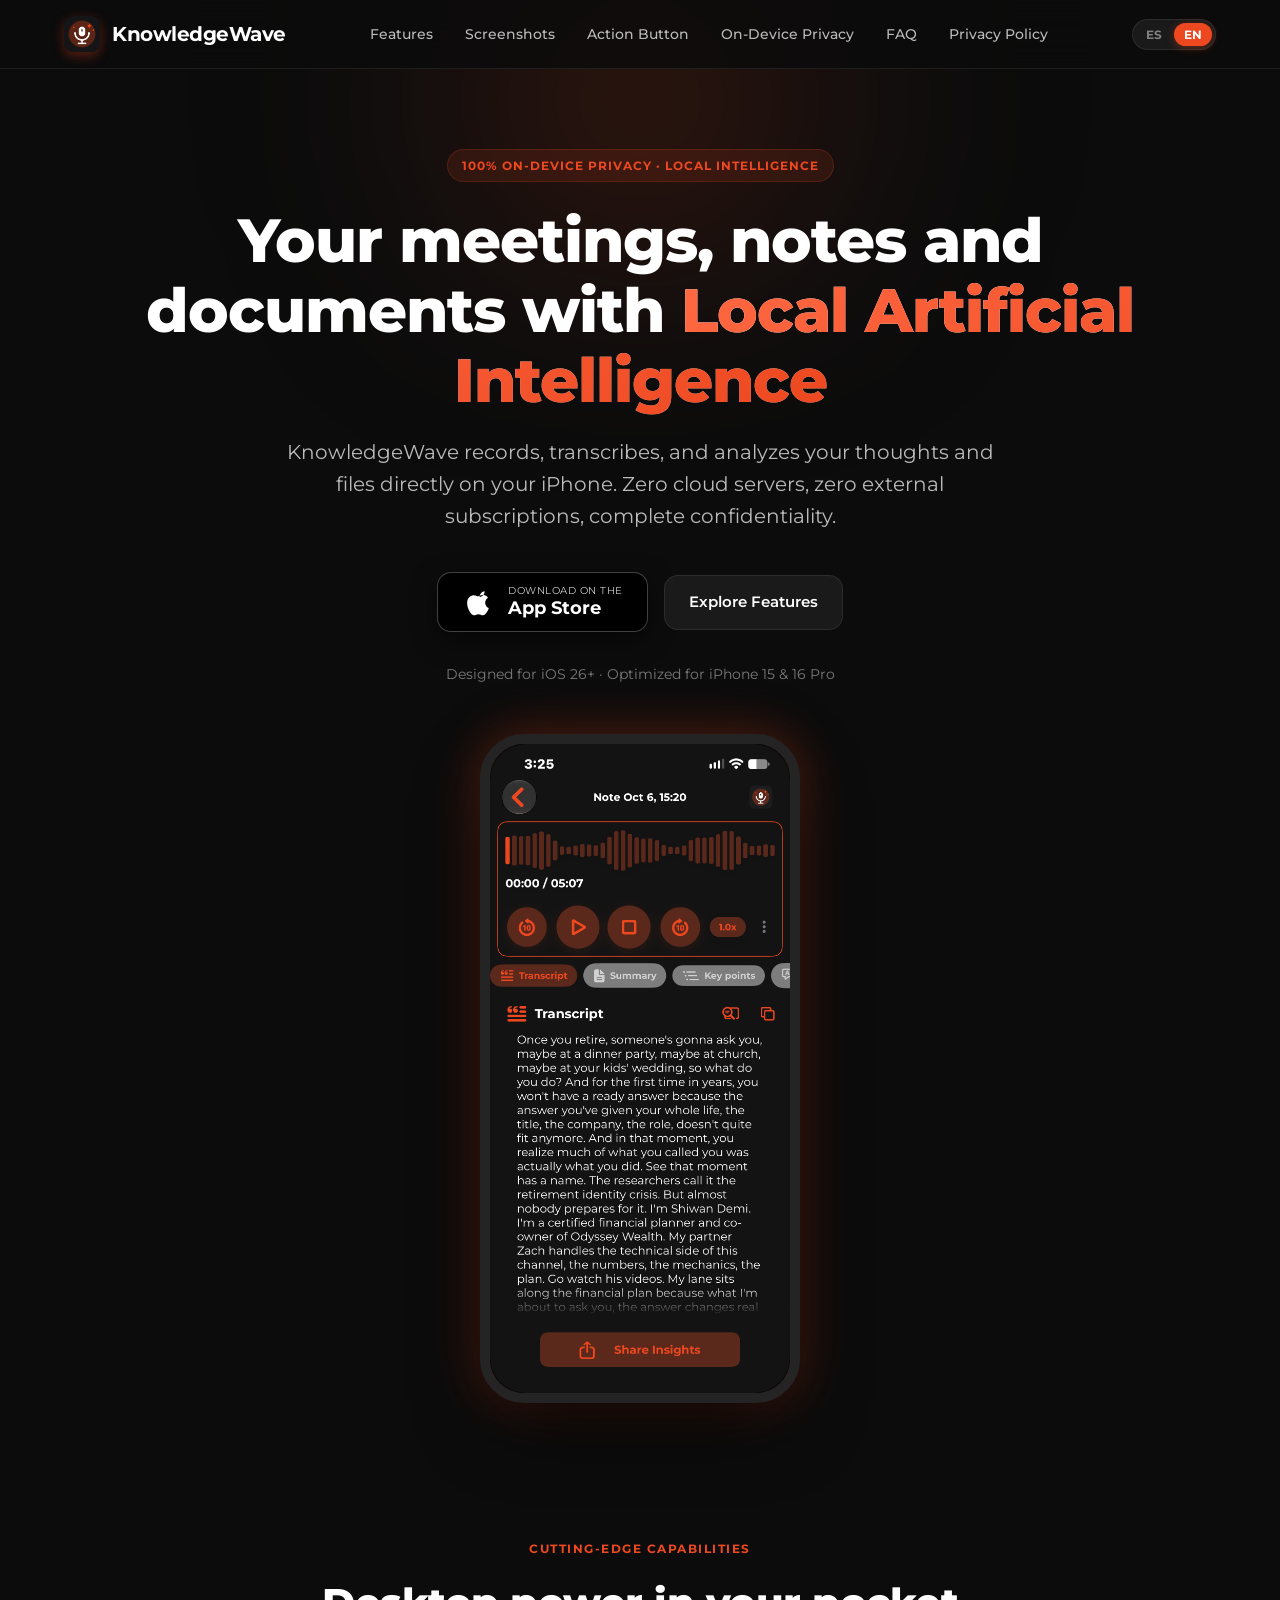
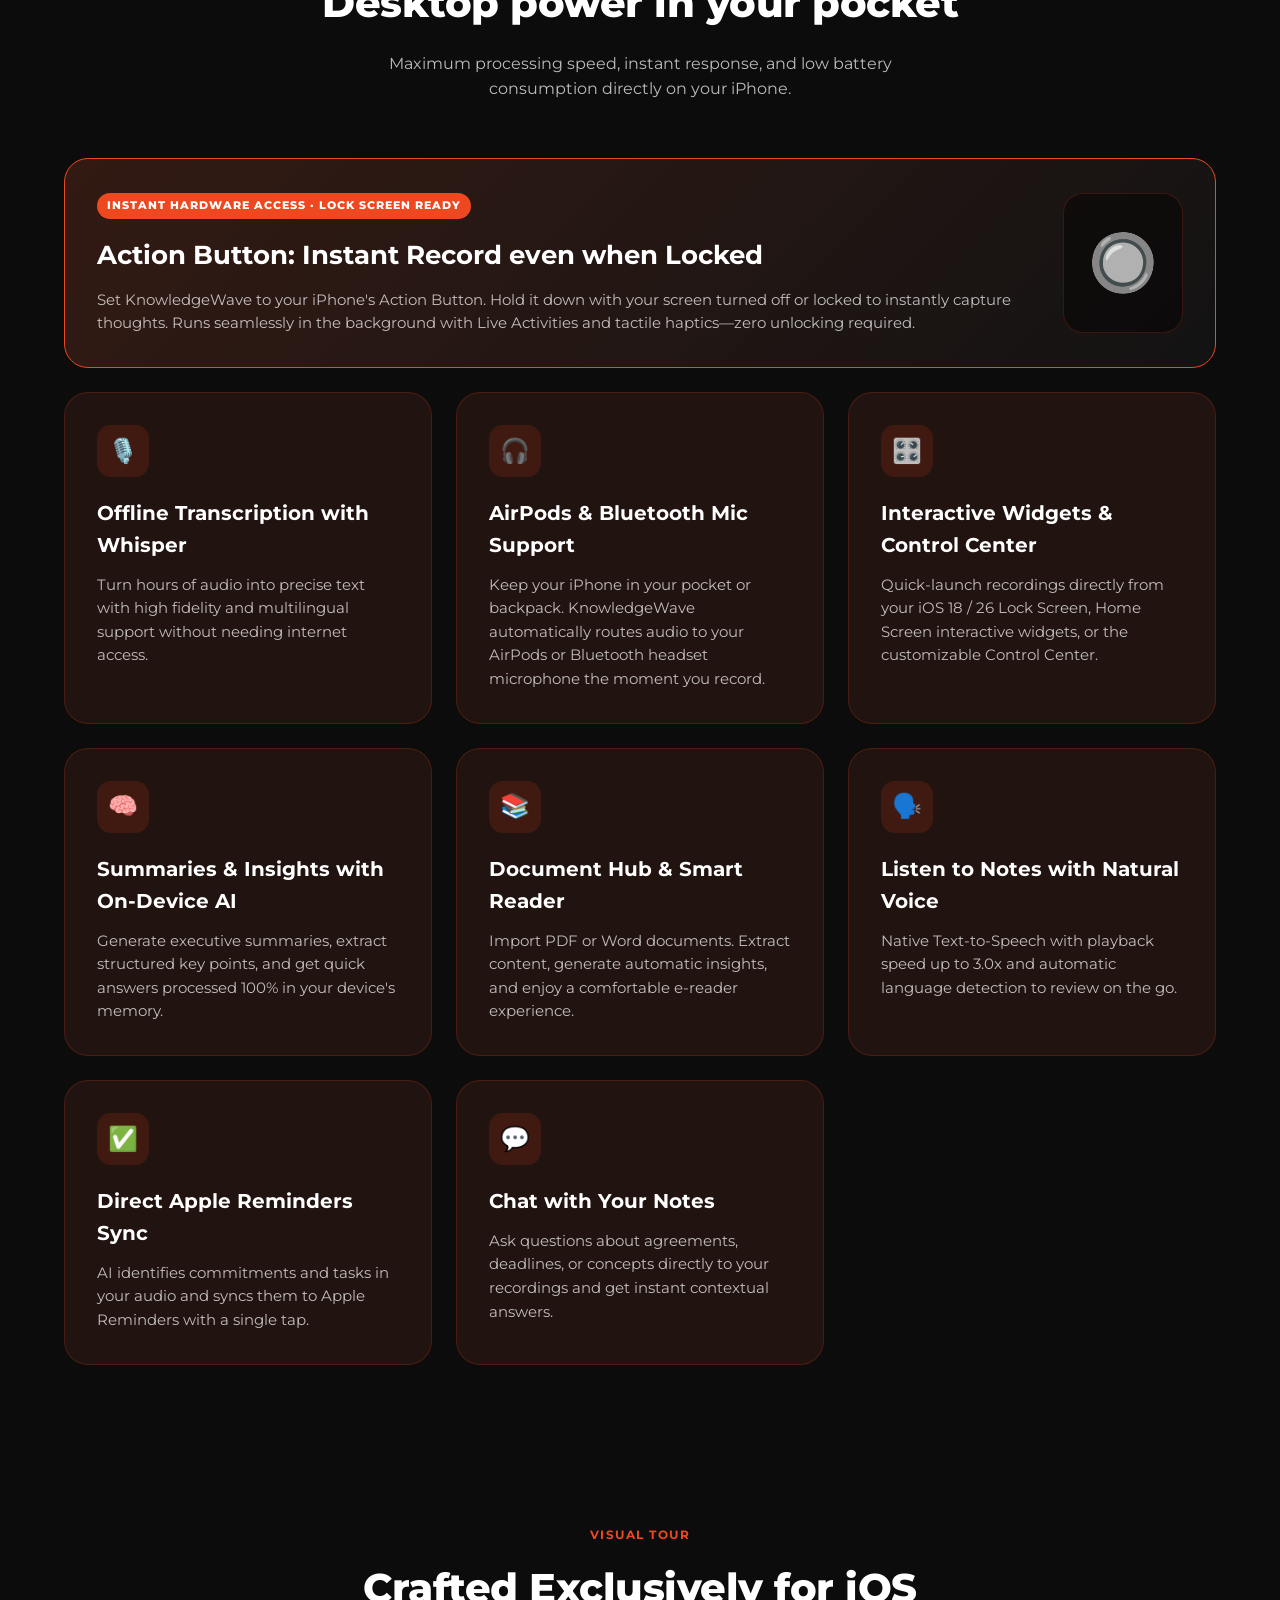
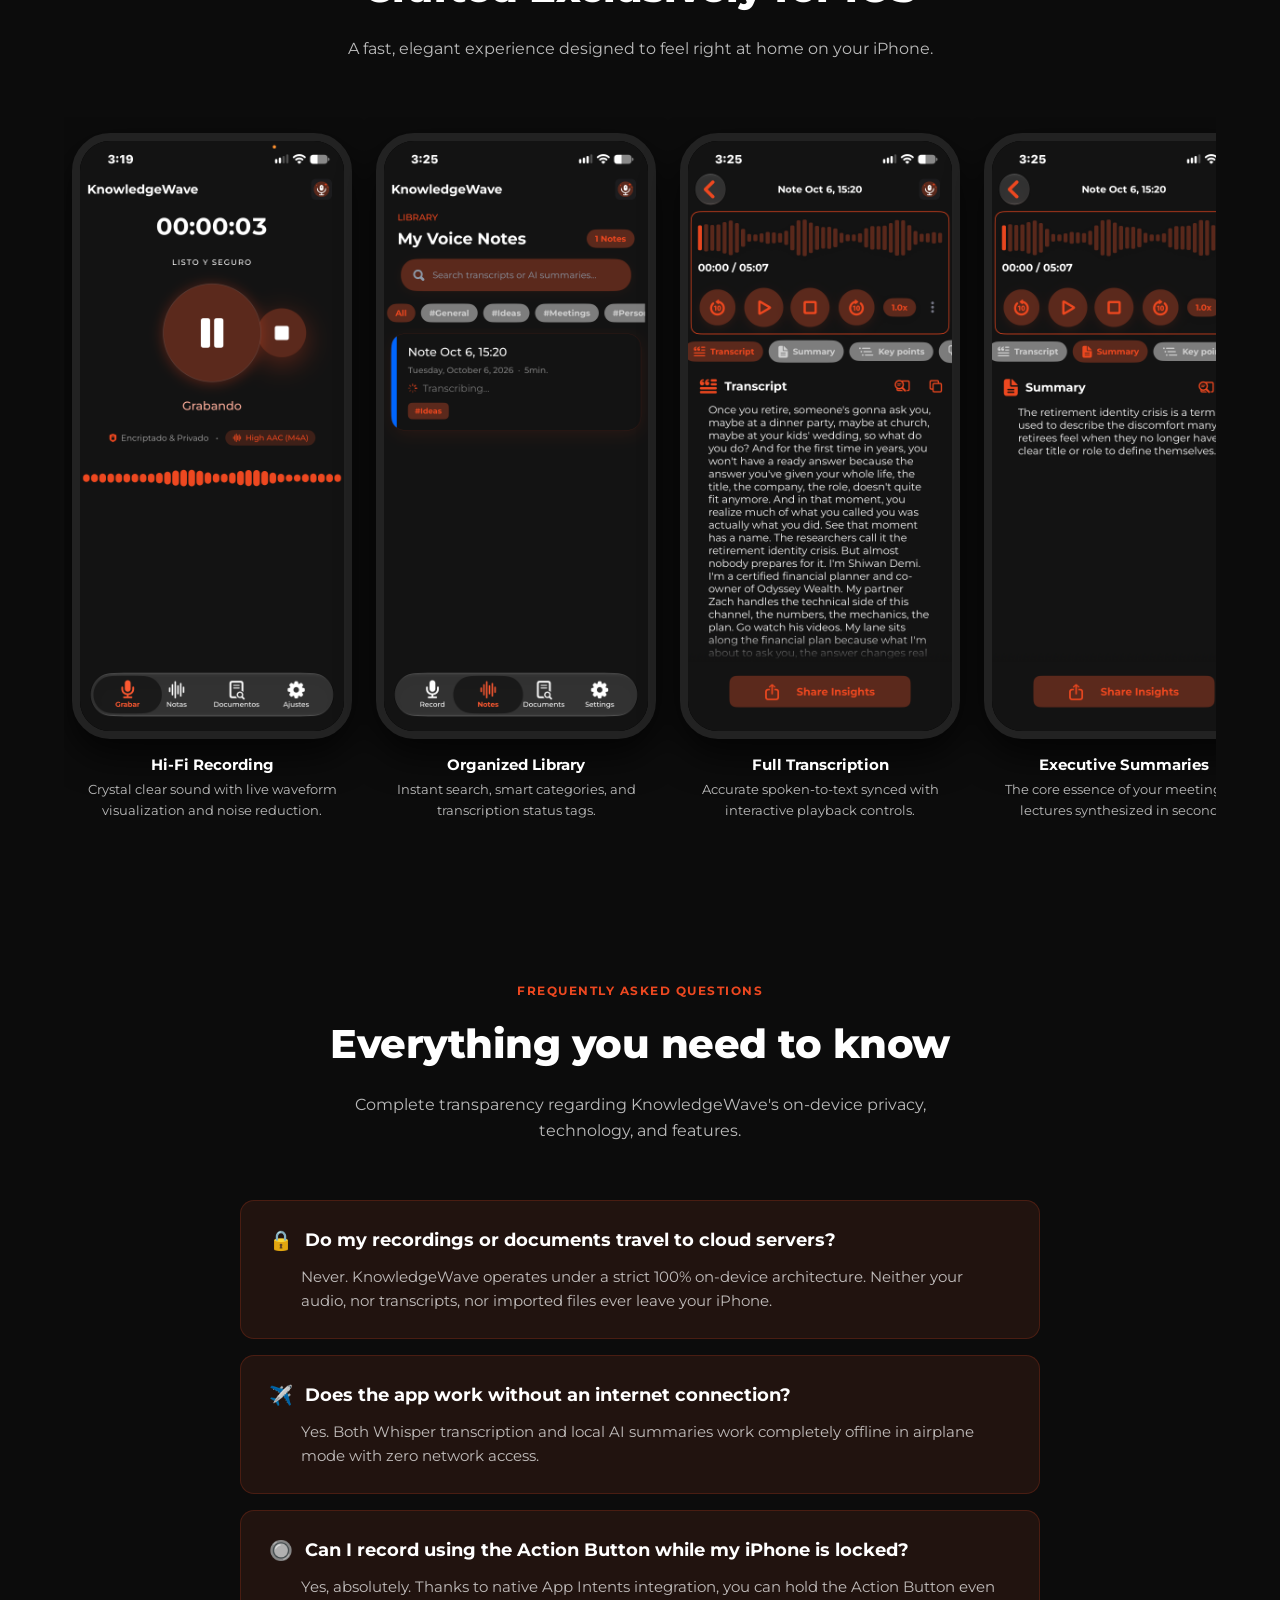
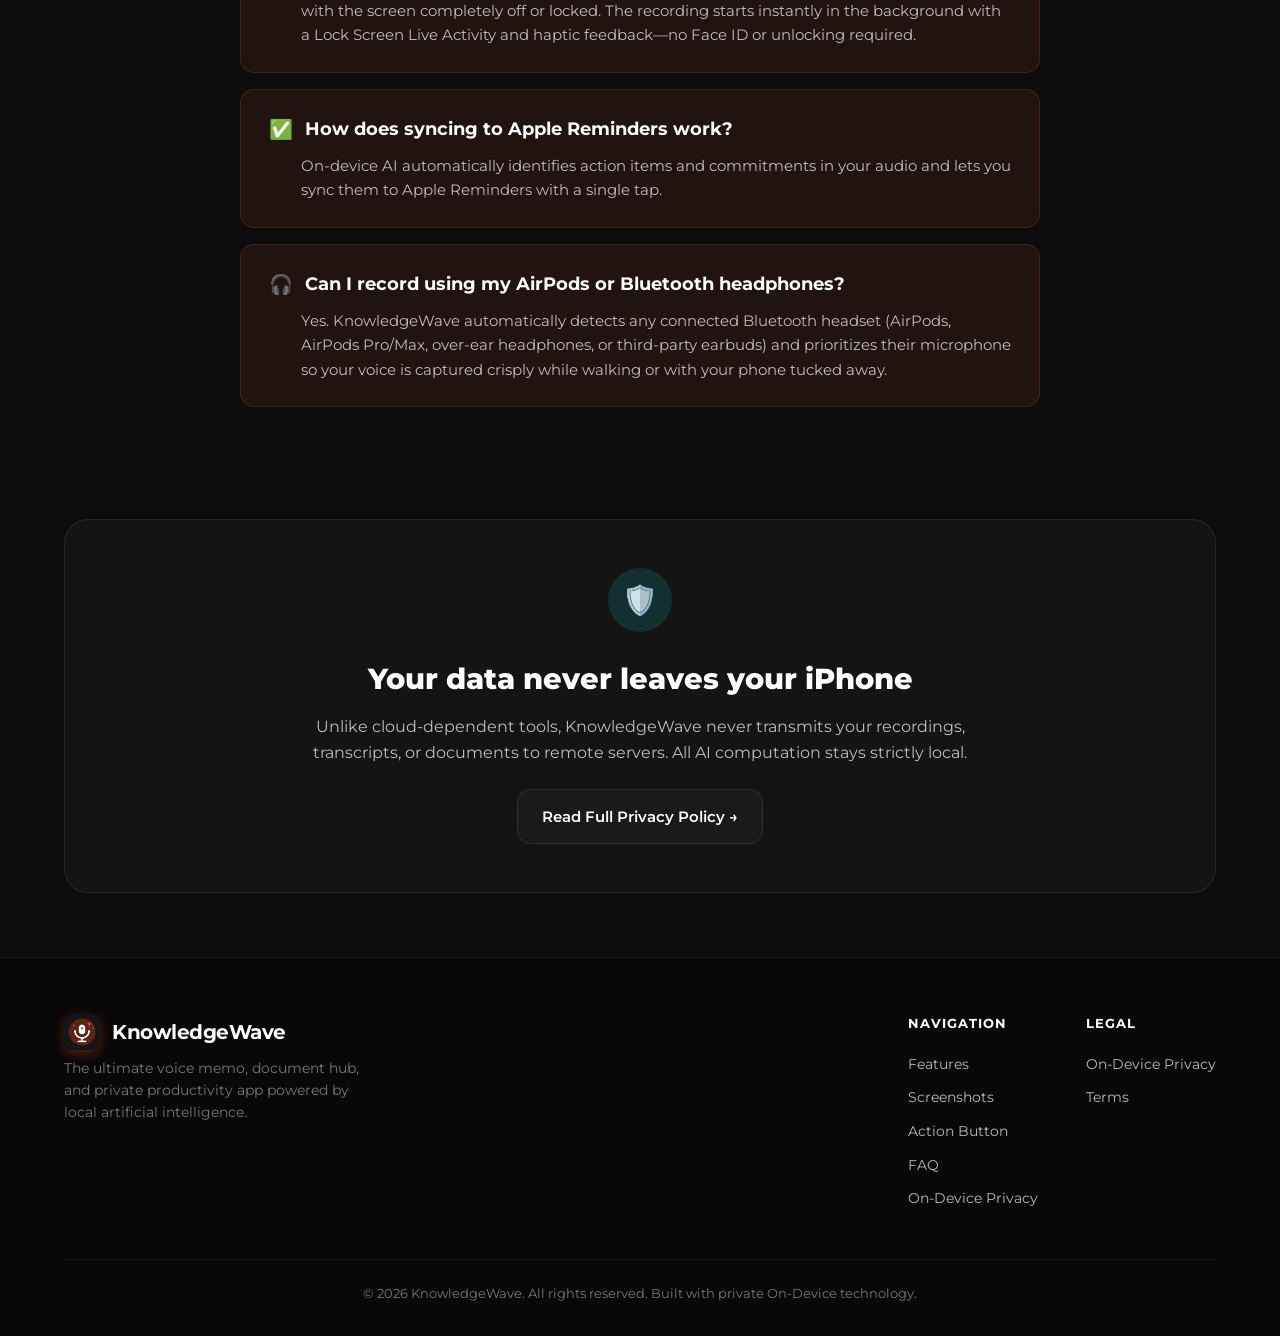
==== commit dbf1d2d4: "earphones" ====
--- a/index.html
+++ b/index.html
@@ -59,7 +59,9 @@
           "100% On-Device Whisper Speech-to-Text",
           "Local AI Executive Summaries & Insights",
           "Document Hub PDF & Word Reader",
-          "Apple Action Button Quick Recording",
+          "Action Button Instant Recording with Lock Screen Support",
+          "Automatic AirPods & Bluetooth Headset Microphone Capture",
+          "Interactive iOS Lock Screen & Control Center Widgets",
           "Apple Reminders Auto Sync",
           "Interactive Ask-your-note AI Chat"
         ]
@@ -85,10 +87,18 @@
           },
           {
             "@type": "Question",
-            "name": "¿Cómo se integra con el Botón de Acción de mi iPhone?",
+            "name": "¿Puedo grabar con el Botón de Acción con el iPhone bloqueado?",
             "acceptedAnswer": {
               "@type": "Answer",
-              "text": "Puedes asignar el atajo de KnowledgeWave al Botón de Acción en Ajustes de iOS para iniciar la grabación instantáneamente incluso con la pantalla bloqueada."
+              "text": "Sí. Gracias a la integración nativa con App Intents, puedes mantener presionado el Botón de Acción con la pantalla apagada o bloqueada; la grabación iniciará de inmediato en segundo plano con una Live Activity en tu Lock Screen y vibración háptica, sin necesidad de desbloquear el teléfono."
+            }
+          },
+          {
+            "@type": "Question",
+            "name": "¿Puedo grabar usando mis AirPods o auriculares Bluetooth?",
+            "acceptedAnswer": {
+              "@type": "Answer",
+              "text": "Sí. KnowledgeWave detecta automáticamente cualquier auricular Bluetooth conectado y prioriza su micrófono para capturar tu voz con claridad mientras caminas o tienes el iPhone en el bolsillo."
             }
           }
         ]
@@ -171,9 +181,9 @@
         <!-- Action Button (Featured) -->
         <div id="action-button" class="feature-card featured-card">
           <div class="featured-content">
-            <span class="featured-badge" data-i18n="card.action.badge">ACCESO INSTANTÁNEO DE HARDWARE</span>
-            <h3 style="font-size: 1.6rem; margin-bottom: 0.75rem;" data-i18n="card.action.title">Integración Total con el Botón de Acción</h3>
-            <p data-i18n="card.action.desc">Asigna KnowledgeWave al botón lateral de tu iPhone en Ajustes de iOS. Mantén presionado un par de segundos y la app comenzará a grabar de inmediato con Dynamic Island activa, incluso si el dispositivo está bloqueado o en el bolsillo.</p>
+            <span class="featured-badge" data-i18n="card.action.badge">ACCESO INSTANTÁNEO DE HARDWARE · PANTALLA BLOQUEADA</span>
+            <h3 style="font-size: 1.6rem; margin-bottom: 0.75rem;" data-i18n="card.action.title">Botón de Acción: Graba al Instante con Pantalla Bloqueada</h3>
+            <p data-i18n="card.action.desc">Configura KnowledgeWave en el Botón de Acción de tu iPhone. Mantén presionado con la pantalla apagada o bloqueada y comenzará a grabar al instante en segundo plano con Live Activity y confirmación háptica, sin necesidad de desbloquear el dispositivo.</p>
           </div>
           <div style="font-size: 3.5rem; color: var(--color-primary); padding: 1.5rem; background: rgba(0,0,0,0.4); border-radius: 20px; border: 1px solid var(--color-border);">
             🔘
@@ -187,35 +197,49 @@
           <p data-i18n="card.whisper.desc">Convierte horas de audio en texto con altísima fidelidad y soporte multilingüe sin necesitar conexión a internet.</p>
         </div>
 
-        <!-- 2: Llama LLM -->
+        <!-- 2: Bluetooth & AirPods -->
+        <div class="feature-card">
+          <div class="feature-icon">🎧</div>
+          <h3 data-i18n="card.bluetooth.title">Micrófono de AirPods & Bluetooth Automático</h3>
+          <p data-i18n="card.bluetooth.desc">Deja tu iPhone en el bolsillo o la mochila. KnowledgeWave detecta tus AirPods o cualquier auricular Bluetooth conectado y captura tu audio automáticamente desde su micrófono.</p>
+        </div>
+
+        <!-- 3: Controls & Widgets -->
+        <div class="feature-card">
+          <div class="feature-icon">🎛️</div>
+          <h3 data-i18n="card.controls.title">Widgets Interactivos & Centro de Control</h3>
+          <p data-i18n="card.controls.desc">Inicia grabaciones con un solo toque desde la pantalla de bloqueo de iOS 18 / 26, widgets interactivos en tu pantalla de inicio o el nuevo Centro de Control configurable.</p>
+        </div>
+
+        <!-- 4: Llama LLM -->
         <div class="feature-card">
           <div class="feature-icon">🧠</div>
           <h3 data-i18n="card.llama.title">Resúmenes e Insights con Inteligencia Artificial</h3>
           <p data-i18n="card.llama.desc">Genera resúmenes ejecutivos, extrae puntos clave estructurados y obtén respuestas rápidas procesadas 100% en la memoria de tu dispositivo.</p>
         </div>
 
-        <!-- 3: Document Hub -->
+        <!-- 5: Document Hub -->
         <div class="feature-card">
           <div class="feature-icon">📚</div>
           <h3 data-i18n="card.dochub.title">Document Hub & Lector Inteligente</h3>
           <p data-i18n="card.dochub.desc">Importa documentos PDF o Word. Extrae su contenido, genera resúmenes automáticos y disfruta de una lectura fluida estilo e-reader.</p>
         </div>
 
-        <!-- 4: TTS -->
+        <!-- 6: TTS -->
         <div class="feature-card">
           <div class="feature-icon">🗣️</div>
           <h3 data-i18n="card.tts.title">Escucha tus Notas con Voz Natural</h3>
           <p data-i18n="card.tts.desc">Text-to-Speech nativo con modulación de velocidad de hasta 3.0x y detección automática de idioma para estudiar o repasar en movimiento.</p>
         </div>
 
-        <!-- 5: Reminders -->
+        <!-- 7: Reminders -->
         <div class="feature-card">
           <div class="feature-icon">✅</div>
           <h3 data-i18n="card.reminders.title">Exportación a Recordatorios de Apple</h3>
           <p data-i18n="card.reminders.desc">La IA detecta compromisos y tareas pendientes en tus reuniones y te permite enviarlos a Apple Reminders con un solo toque.</p>
         </div>
 
-        <!-- 6: Chat -->
+        <!-- 8: Chat -->
         <div class="feature-card">
           <div class="feature-icon">💬</div>
           <h3 data-i18n="card.chat.title">Conversa con tus Notas</h3>
@@ -366,10 +390,10 @@
         <div class="faq-item">
           <div class="faq-question">
             <span class="icon">🔘</span>
-            <span data-i18n="faq.q3">¿Puedo usar el Botón de Acción de mi iPhone?</span>
+            <span data-i18n="faq.q3">¿Puedo grabar con el Botón de Acción con el iPhone bloqueado?</span>
           </div>
           <div class="faq-answer" data-i18n="faq.a3">
-            Sí. Puedes asignar KnowledgeWave al Botón de Acción en Ajustes de iOS para comenzar a grabar de inmediato, incluso con la pantalla bloqueada o el teléfono en el bolsillo.
+            Sí, totalmente. Gracias a la integración nativa con App Intents, puedes mantener presionado el Botón de Acción con la pantalla apagada o bloqueada; la grabación iniciará de inmediato en segundo plano con una Live Activity en tu Lock Screen y vibración háptica, sin necesidad de desbloquear el teléfono.
           </div>
         </div>
 
@@ -380,6 +404,16 @@
           </div>
           <div class="faq-answer" data-i18n="faq.a4">
             La inteligencia artificial detecta compromisos y tareas pendientes en tus conversaciones y te permite enviarlos a Apple Reminders con un solo toque.
+          </div>
+        </div>
+
+        <div class="faq-item">
+          <div class="faq-question">
+            <span class="icon">🎧</span>
+            <span data-i18n="faq.q5">¿Puedo grabar usando mis AirPods o auriculares Bluetooth?</span>
+          </div>
+          <div class="faq-answer" data-i18n="faq.a5">
+            Sí. KnowledgeWave detecta automáticamente cualquier auricular Bluetooth conectado (AirPods de cualquier generación, diademas o auriculares genéricos) y prioriza su micrófono para capturar tu voz con claridad mientras caminas o tienes el iPhone en el bolsillo.
           </div>
         </div>
       </div>
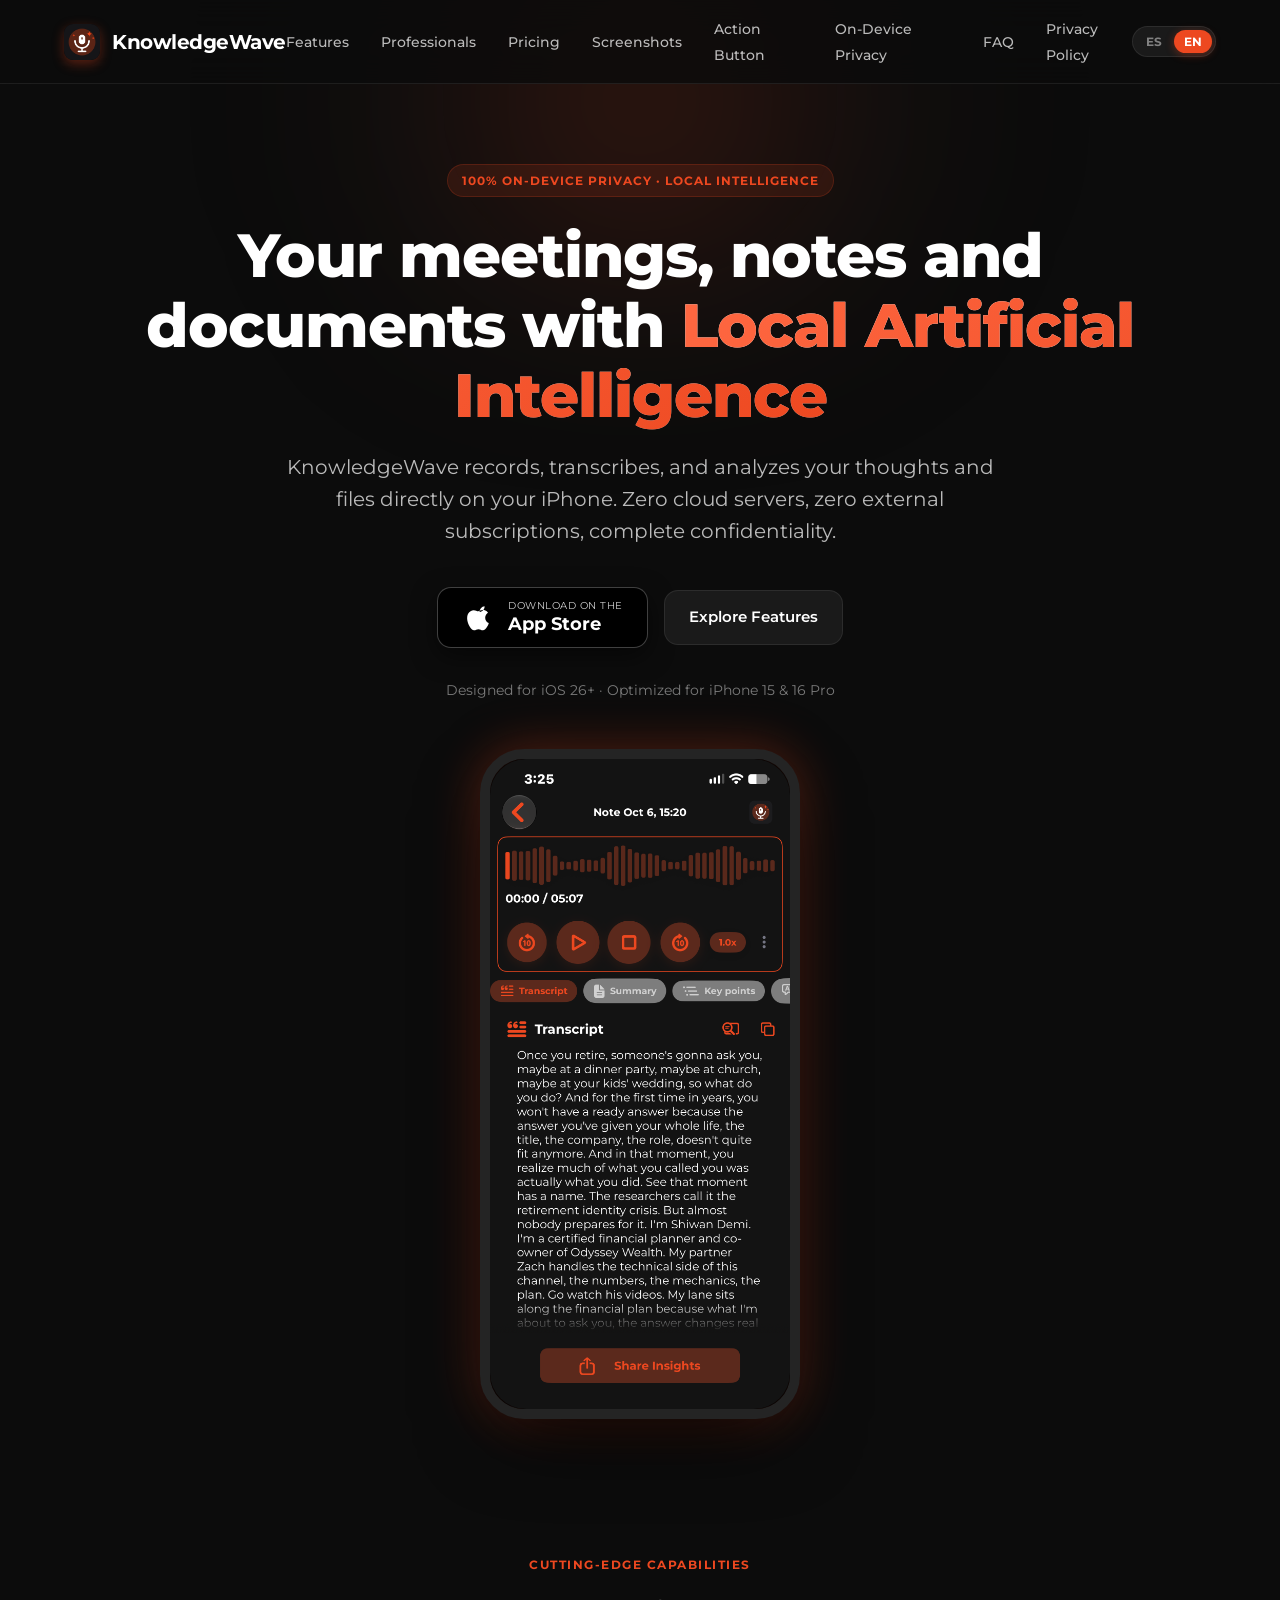
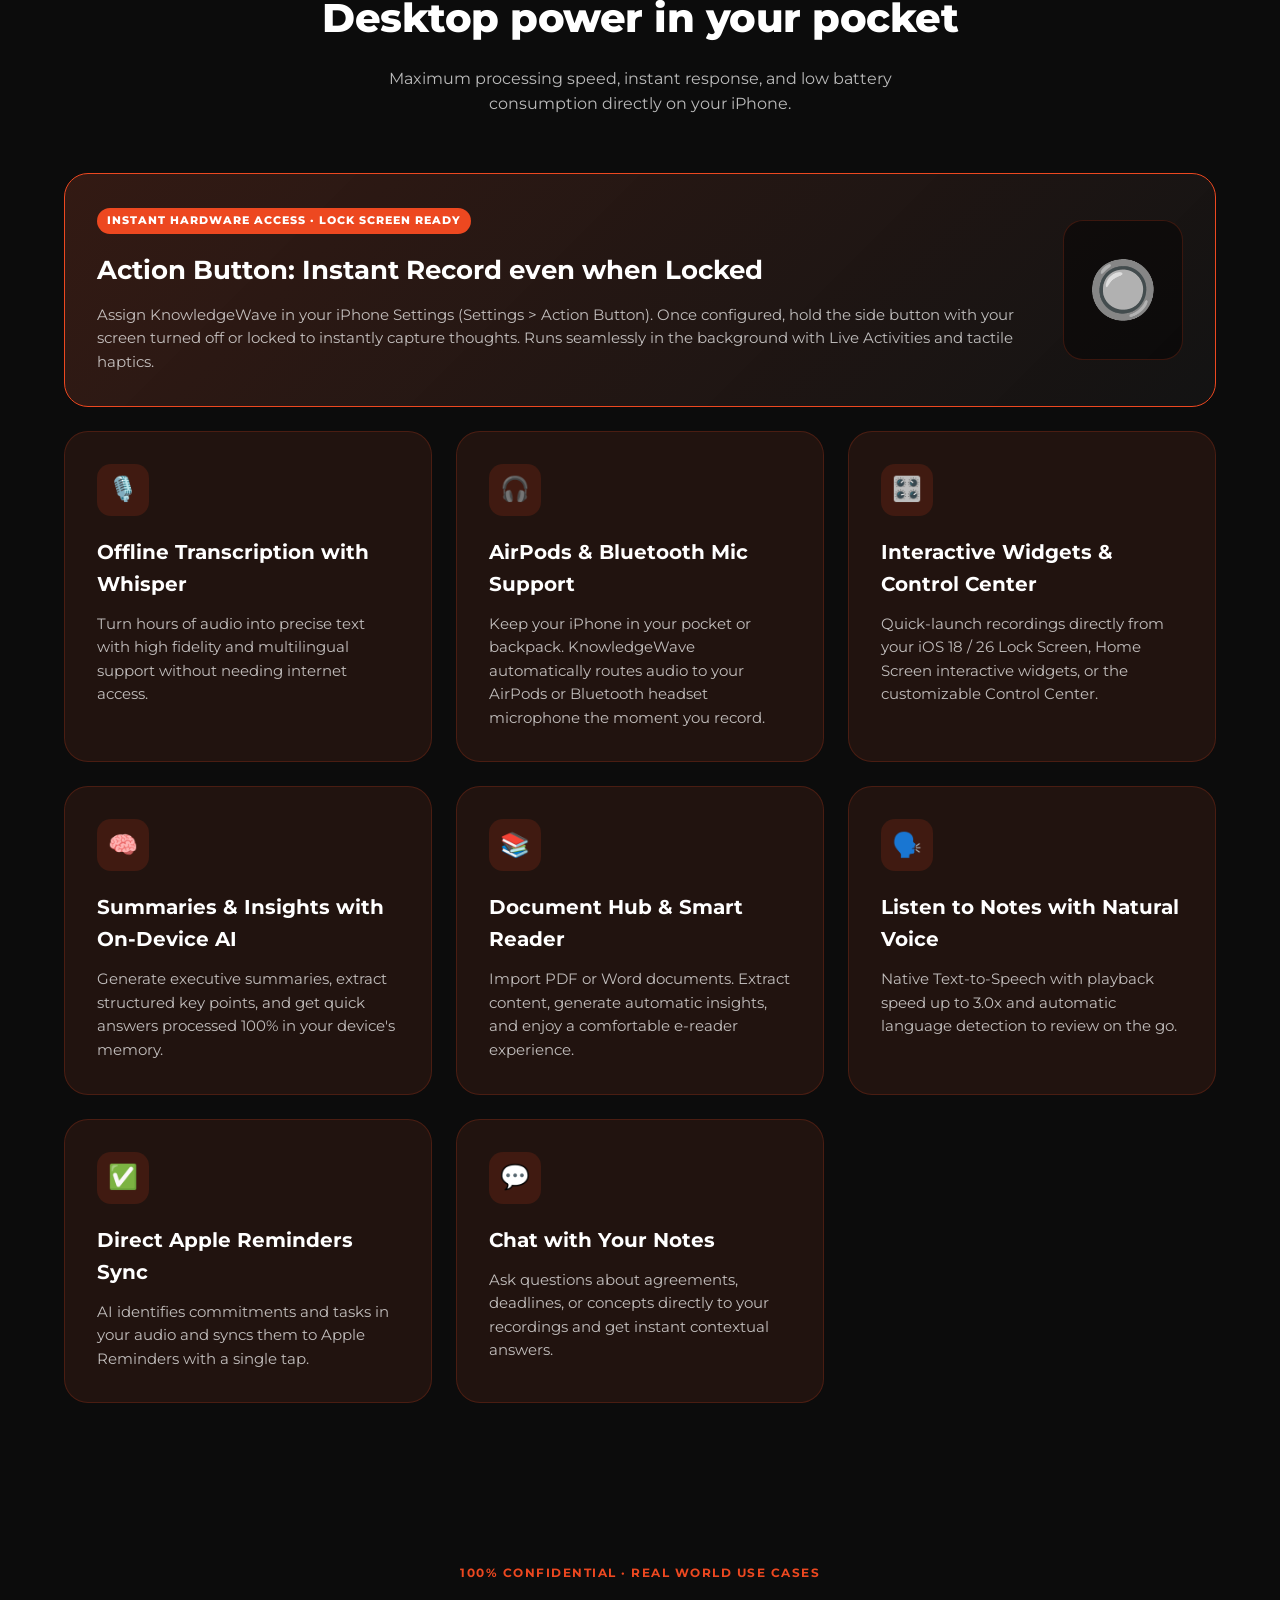
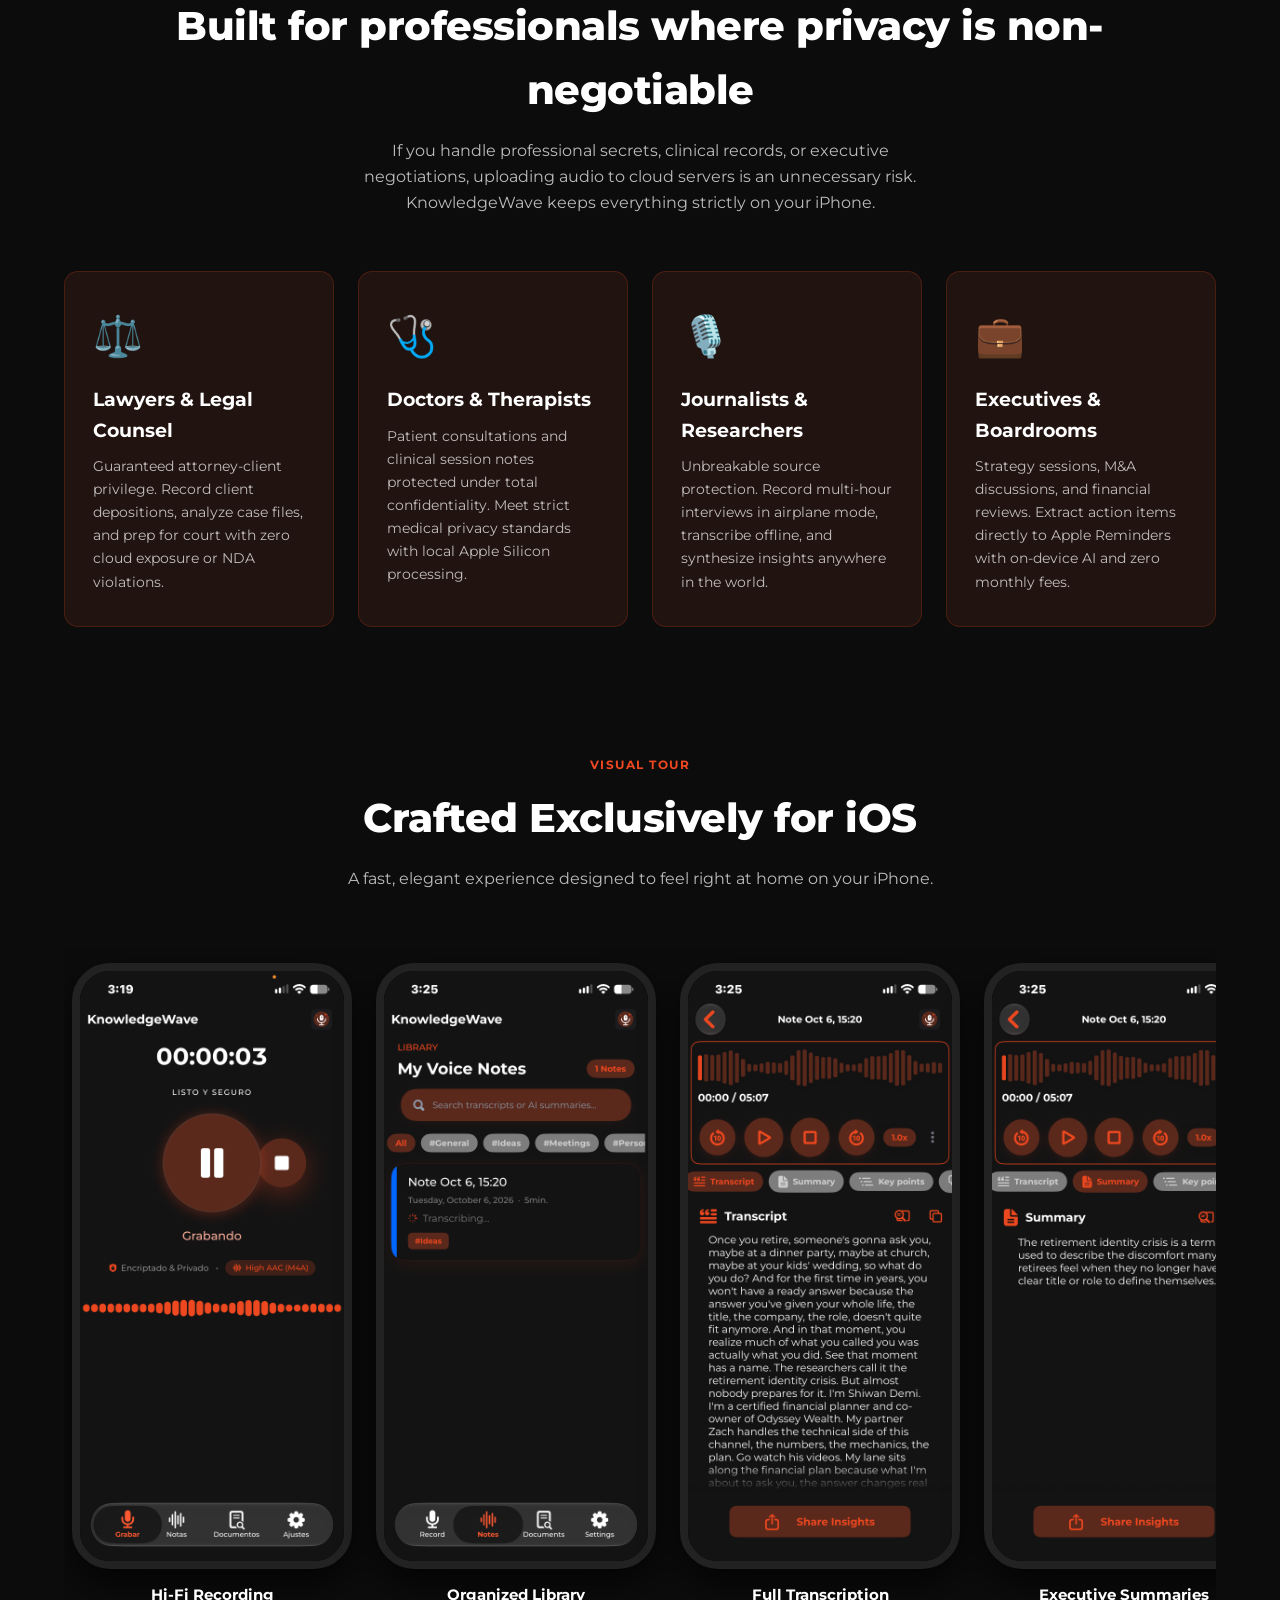
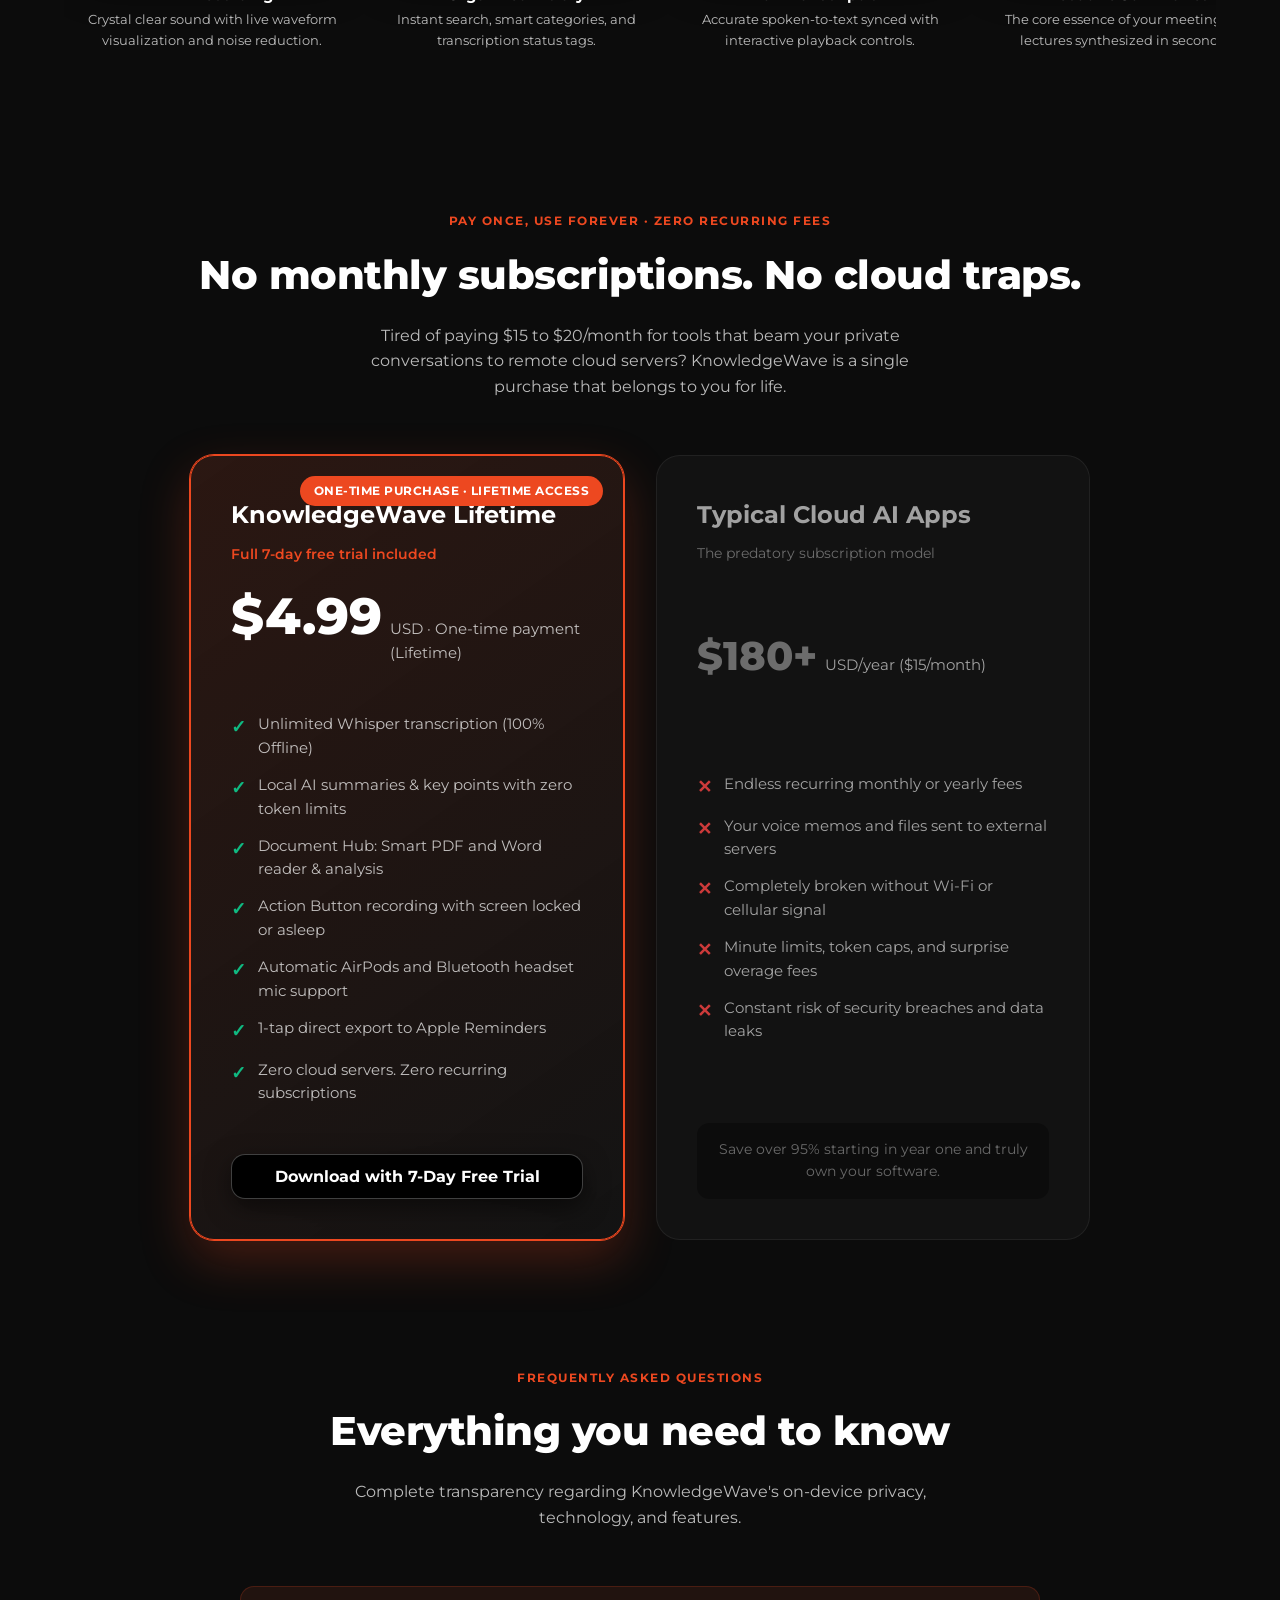
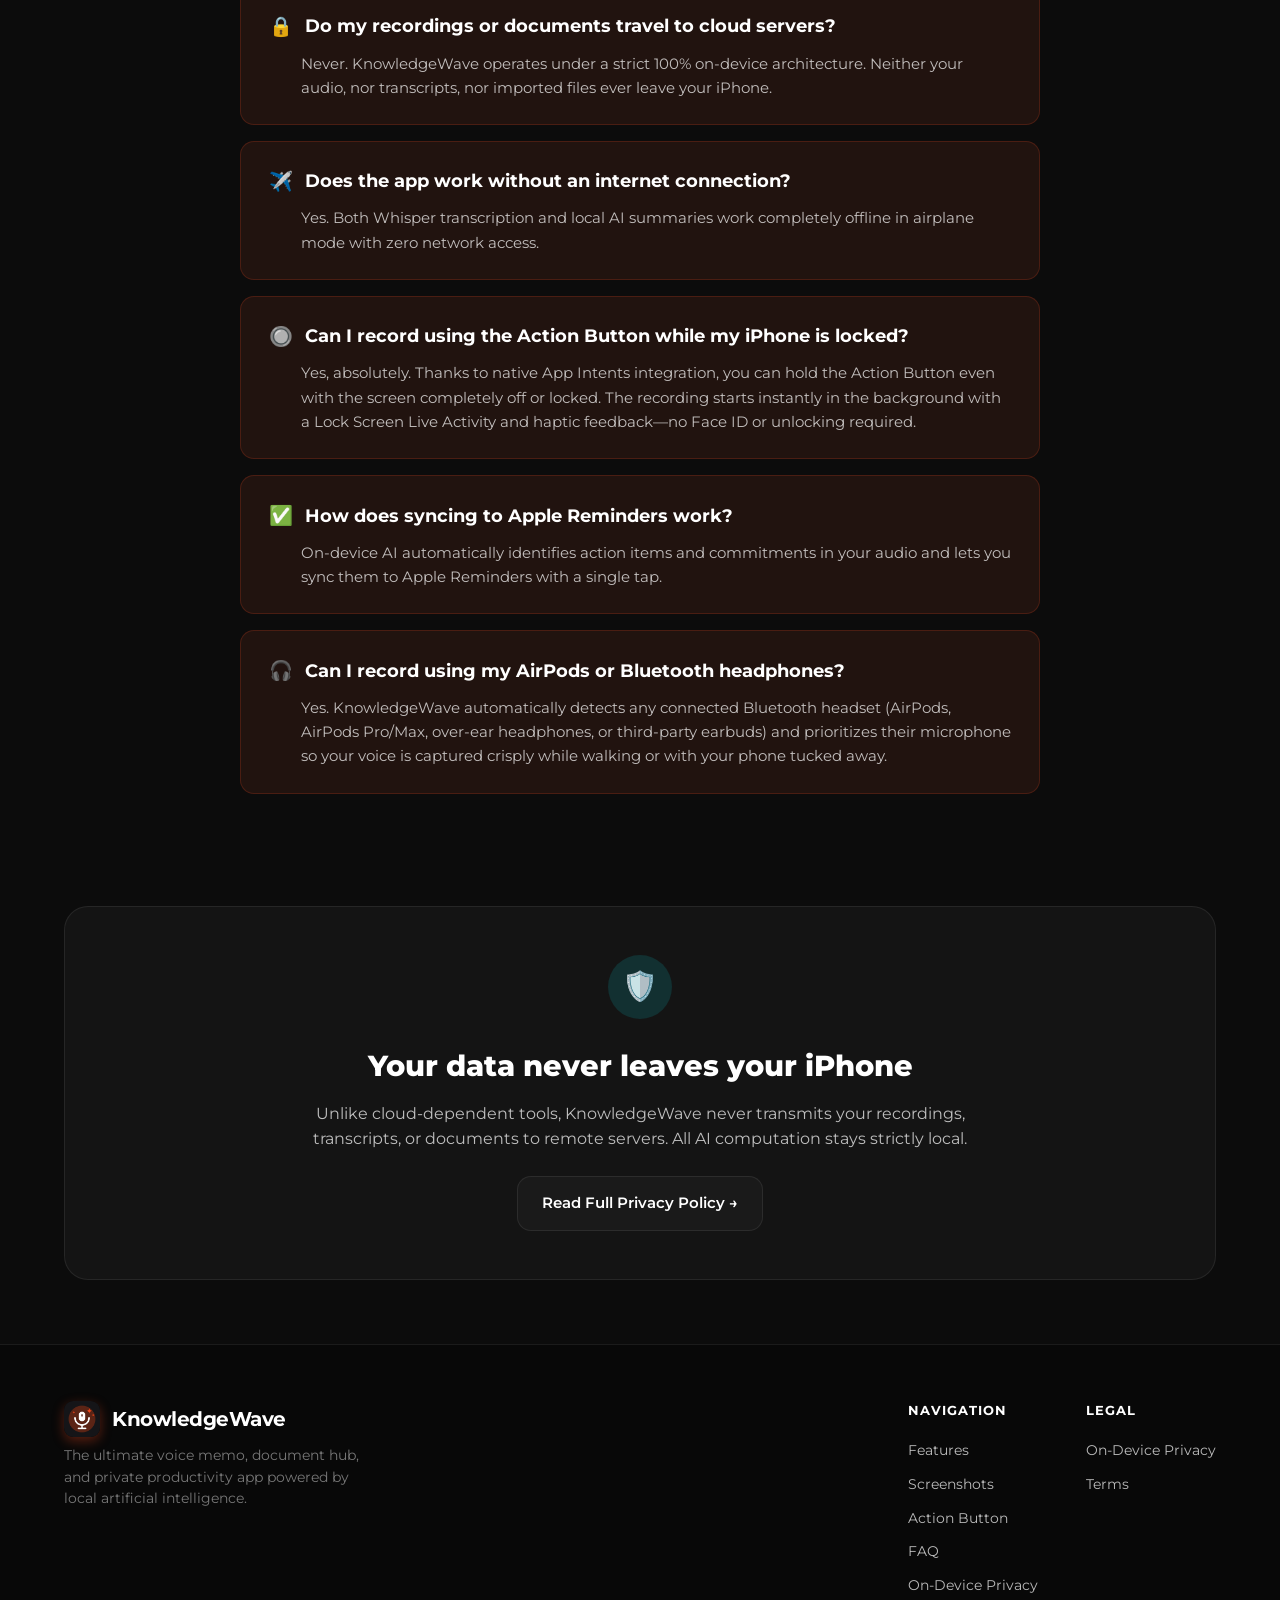
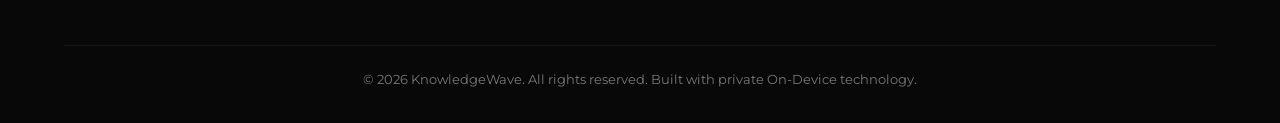
==== commit 4130c848: "landing updated" ====
--- a/index.html
+++ b/index.html
@@ -3,9 +3,9 @@
 <head>
   <meta charset="UTF-8">
   <meta name="viewport" content="width=device-width, initial-scale=1.0">
-  <title>KnowledgeWave — Local AI Notes & Document Intelligence</title>
-  <meta name="description" content="Capture, transcribe, and analyze voice notes, meetings, and documents 100% on-device with private AI models. High-fidelity audio, Whisper transcription, and local intelligence.">
-  <meta name="keywords" content="KnowledgeWave, AI voice notes, on-device AI, private transcription, Whisper AI iPhone, local LLM, document reader, Action Button recording, Apple Reminders sync, notas de voz IA, transcripcion offline">
+  <title>KnowledgeWave — Private On-Device AI Voice Notes & Document Intelligence | No Subscriptions</title>
+  <meta name="description" content="100% Offline AI voice memos, Whisper transcription, and local document analysis on iPhone. Zero cloud servers, zero subscriptions, absolute privacy for professionals.">
+  <meta name="keywords" content="Offline AI, Private Transcribe, No Subscriptions, On-Device Whisper, local LLM iPhone, confidential voice recorder, grabadora de voz privada, transcripcion offline sin suscripciones, Apple Silicon AI">
   <meta name="author" content="KnowledgeWave">
   <meta name="robots" content="index, follow">
   <meta name="theme-color" content="#0C0C0C">
@@ -20,16 +20,16 @@
   <!-- Open Graph / Social Sharing -->
   <meta property="og:type" content="website">
   <meta property="og:site_name" content="KnowledgeWave">
-  <meta property="og:title" content="KnowledgeWave — Local AI Notes & Document Intelligence">
-  <meta property="og:description" content="Private, on-device artificial intelligence for your voice recordings, notes, and documents. Zero cloud servers, complete confidentiality.">
+  <meta property="og:title" content="KnowledgeWave — Private On-Device AI Voice Notes & Intelligence | No Subscriptions">
+  <meta property="og:description" content="100% Offline AI voice memos, Whisper transcription, and local document analysis. Zero cloud servers, zero subscriptions, complete confidentiality.">
   <meta property="og:image" content="assets/app-icon.png">
   <meta property="og:locale" content="es_ES">
   <meta property="og:locale:alternate" content="en_US">
 
   <!-- Twitter Cards -->
   <meta name="twitter:card" content="summary_large_image">
-  <meta name="twitter:title" content="KnowledgeWave — Local AI Notes & Document Intelligence">
-  <meta name="twitter:description" content="Private, on-device artificial intelligence for your voice recordings, notes, and documents.">
+  <meta name="twitter:title" content="KnowledgeWave — Private On-Device AI Voice Notes | No Subscriptions">
+  <meta name="twitter:description" content="100% Offline AI voice memos, Whisper transcription, and local document analysis. Zero subscriptions.">
   <meta name="twitter:image" content="assets/app-icon.png">
 
   <!-- Fonts & Styles -->
@@ -46,18 +46,19 @@
       {
         "@type": "SoftwareApplication",
         "name": "KnowledgeWave",
-        "operatingSystem": "iOS",
+        "operatingSystem": "iOS 18.0+",
         "applicationCategory": "ProductivityApplication",
         "applicationSubCategory": "UtilitiesApplication",
-        "description": "On-device artificial intelligence app for recording, transcribing, and analyzing voice memos and documents with complete privacy.",
+        "description": "100% on-device AI app for recording, transcribing, and analyzing voice memos and documents with complete privacy and zero subscriptions.",
         "offers": {
           "@type": "Offer",
-          "price": "0",
+          "price": "4.99",
           "priceCurrency": "USD"
         },
         "featureList": [
           "100% On-Device Whisper Speech-to-Text",
           "Local AI Executive Summaries & Insights",
+          "Zero Subscriptions One-Time Purchase",
           "Document Hub PDF & Word Reader",
           "Action Button Instant Recording with Lock Screen Support",
           "Automatic AirPods & Bluetooth Headset Microphone Capture",
@@ -87,6 +88,14 @@
           },
           {
             "@type": "Question",
+            "name": "¿Tiene suscripciones mensuales?",
+            "acceptedAnswer": {
+              "@type": "Answer",
+              "text": "No. KnowledgeWave se paga una sola vez y es tuyo para siempre. Cero cuotas recurrentes, cero trampas."
+            }
+          },
+          {
+            "@type": "Question",
             "name": "¿Puedo grabar con el Botón de Acción con el iPhone bloqueado?",
             "acceptedAnswer": {
               "@type": "Answer",
@@ -120,6 +129,8 @@
 
       <ul class="nav-links">
         <li><a href="#features" data-i18n="nav.features">Características</a></li>
+        <li><a href="#audiences" data-i18n="nav.audiences">Profesionales</a></li>
+        <li><a href="#pricing" data-i18n="nav.pricing">Precios</a></li>
         <li><a href="#screenshots" data-i18n="nav.screenshots">Capturas</a></li>
         <li><a href="#action-button" data-i18n="nav.action_button">Botón de Acción</a></li>
         <li><a href="#privacy" data-i18n="nav.privacy">Privacidad On-Device</a></li>
@@ -248,6 +259,45 @@
       </div>
     </section>
 
+    <!-- Professional Audiences Section -->
+    <section id="audiences" class="audiences-section">
+      <div class="section-header">
+        <span class="section-badge" data-i18n="audiences.badge">CONFIDENCIALIDAD TOTAL · CASOS DE USO REALES</span>
+        <h2 data-i18n="audiences.title">Diseñado para quienes la privacidad no es negociable</h2>
+        <p data-i18n="audiences.desc">Si manejas secretos de oficio, historiales clínicos o acuerdos comerciales, subir audios a servidores externos es un riesgo innecesario. KnowledgeWave mantiene todo en tu iPhone.</p>
+      </div>
+
+      <div class="audiences-grid">
+        <!-- 1: Legal -->
+        <div class="audience-card">
+          <div class="audience-icon">⚖️</div>
+          <h3 data-i18n="audiences.legal.title">Abogados & Despachos</h3>
+          <p data-i18n="audiences.legal.desc">Secreto profesional garantizado. Graba declaraciones, analiza contratos y prepara audiencias sin que ningún audio toque servidores de terceros ni viole acuerdos de confidencialidad.</p>
+        </div>
+
+        <!-- 2: Medical -->
+        <div class="audience-card">
+          <div class="audience-icon">🩺</div>
+          <h3 data-i18n="audiences.medical.title">Médicos & Terapeutas</h3>
+          <p data-i18n="audiences.medical.desc">Consultas con pacientes y notas clínicas protegidas bajo privacidad absoluta. Cumple con la confidencialidad más exigente transcribiendo directamente en tu procesador Apple Silicon.</p>
+        </div>
+
+        <!-- 3: Journalism -->
+        <div class="audience-card">
+          <div class="audience-icon">🎙️</div>
+          <h3 data-i18n="audiences.journalism.title">Periodistas & Creadores</h3>
+          <p data-i18n="audiences.journalism.desc">Protección irrompible para tus fuentes. Graba entrevistas de horas enteras en modo avión, transcribe sin conexión y obtén resúmenes ejecutivos en cualquier lugar del mundo.</p>
+        </div>
+
+        <!-- 4: Executives -->
+        <div class="audience-card">
+          <div class="audience-icon">💼</div>
+          <h3 data-i18n="audiences.executives.title">Ejecutivos & Juntas</h3>
+          <p data-i18n="audiences.executives.desc">Reuniones de estrategia, fusiones y balances financieros. Analiza acuerdos y sincroniza tareas a Recordatorios con IA local sin pagar suscripciones mensuales.</p>
+        </div>
+      </div>
+    </section>
+
     <!-- Visual Gallery / Screenshots Carousel -->
     <section id="screenshots" class="gallery-section">
       <div class="section-header">
@@ -353,6 +403,72 @@
           <div class="gallery-caption">
             <h4 data-i18n="gallery.9.title">Document Hub</h4>
             <p data-i18n="gallery.9.desc">Importación, lectura y análisis de PDFs o documentos Word.</p>
+          </div>
+        </div>
+      </div>
+    </section>
+
+    <!-- Pricing Section: Pay Once, Use Forever -->
+    <section id="pricing" class="pricing-section">
+      <div class="section-header">
+        <span class="section-badge" data-i18n="pricing.badge">PAGA 1 VEZ, ÚSALA PARA SIEMPRE · CERO SUSCRIPCIONES</span>
+        <h2 data-i18n="pricing.title">Sin cuotas mensuales. Sin trampas en la nube.</h2>
+        <p data-i18n="pricing.desc">¿Cansado de pagar suscripciones mensuales de $15 o $20 USD por herramientas que además envían tus audios a servidores externos? En KnowledgeWave pagas una sola vez y la app es tuya de por vida.</p>
+      </div>
+
+      <div class="pricing-card-wrap">
+        <!-- KnowledgeWave Lifetime Card -->
+        <div class="pricing-card featured">
+          <div class="pricing-ribbon" data-i18n="pricing.plan.ribbon">PAGO ÚNICO · DE POR VIDA</div>
+          <div class="pricing-header">
+            <h3 data-i18n="pricing.plan.title">KnowledgeWave Vitalicio</h3>
+            <p style="font-size: 0.9rem; color: var(--color-primary); font-weight: 600;" data-i18n="pricing.plan.trial">7 días de prueba completa incluidos</p>
+          </div>
+
+          <div class="pricing-price">
+            <span class="pricing-amount">$4.99</span>
+            <span class="pricing-period" data-i18n="pricing.plan.period">USD · Pago único (Para siempre)</span>
+          </div>
+
+          <ul class="pricing-features">
+            <li><span class="check">✓</span> <span data-i18n="pricing.f1">Transcripción ilimitada con Whisper 100% Offline</span></li>
+            <li><span class="check">✓</span> <span data-i18n="pricing.f2">Resúmenes e Insights con IA local sin límites</span></li>
+            <li><span class="check">✓</span> <span data-i18n="pricing.f3">Document Hub: Lector y análisis de PDFs y Word</span></li>
+            <li><span class="check">✓</span> <span data-i18n="pricing.f4">Botón de Acción con pantalla apagada o bloqueada</span></li>
+            <li><span class="check">✓</span> <span data-i18n="pricing.f5">Micrófono automático de AirPods y Bluetooth</span></li>
+            <li><span class="check">✓</span> <span data-i18n="pricing.f6">Sincronización directa con Apple Reminders</span></li>
+            <li><span class="check">✓</span> <span data-i18n="pricing.f7">Cero servidores en la nube. Cero suscripciones</span></li>
+          </ul>
+
+          <a href="#download" class="btn-appstore" style="width: 100%; justify-content: center; margin-top: 1rem;">
+            <div class="btn-text" style="text-align: center;">
+              <strong style="font-size: 1rem;" data-i18n="pricing.cta">Descargar con 7 Días Gratis</strong>
+            </div>
+          </a>
+        </div>
+
+        <!-- Competitor Comparison Card -->
+        <div class="pricing-vs-card">
+          <div class="pricing-header">
+            <h3 style="color: var(--color-text-secondary);" data-i18n="pricing.comp.title">Apps Típicas en la Nube</h3>
+            <p style="font-size: 0.85rem; color: var(--color-text-tertiary);" data-i18n="pricing.comp.subtitle">El modelo abusivo de suscripción</p>
+          </div>
+
+          <div class="pricing-price">
+            <span class="pricing-amount" style="color: var(--color-text-tertiary); font-size: 2.5rem;">$180+</span>
+            <span class="pricing-period" data-i18n="pricing.comp.period">USD al año ($15/mes)</span>
+          </div>
+
+          <ul class="pricing-features">
+            <li><span class="cross">✕</span> <span data-i18n="pricing.cf1">Cobros recurrentes mensuales de por vida</span></li>
+            <li><span class="cross">✕</span> <span data-i18n="pricing.cf2">Tus audios y conversaciones viajan a la nube</span></li>
+            <li><span class="cross">✕</span> <span data-i18n="pricing.cf3">Inutilizables sin conexión a internet o señal</span></li>
+            <li><span class="cross">✕</span> <span data-i18n="pricing.cf4">Límites estrictos de minutos o cobros por token</span></li>
+            <li><span class="cross">✕</span> <span data-i18n="pricing.cf5">Riesgo ético y legal de filtraciones de datos</span></li>
+          </ul>
+
+          <div style="padding: 1rem; background: rgba(0,0,0,0.3); border-radius: 12px; font-size: 0.85rem; color: var(--color-text-tertiary); text-align: center;" data-i18n="pricing.comp.summary">
+            Ahorras más del 95% desde el primer año y eres dueño de tu software.
           </div>
         </div>
       </div>
--- a/css/style.css
+++ b/css/style.css
@@ -696,6 +696,161 @@
   padding-left: 2rem;
 }
 
+/* Pricing Section */
+.pricing-section {
+  padding: 5rem 0 3rem;
+}
+
+.pricing-card-wrap {
+  max-width: 900px;
+  margin: 0 auto;
+  display: grid;
+  grid-template-columns: 1fr 1fr;
+  gap: 2rem;
+  align-items: stretch;
+}
+
+.pricing-card {
+  background: linear-gradient(145deg, rgba(91, 41, 28, 0.4), rgba(20, 20, 20, 0.95));
+  border: 1px solid var(--color-border);
+  border-radius: var(--radius-lg);
+  padding: 2.5rem;
+  display: flex;
+  flex-direction: column;
+  justify-content: space-between;
+  position: relative;
+  overflow: hidden;
+  box-shadow: 0 20px 40px rgba(0, 0, 0, 0.6);
+}
+
+.pricing-card.featured {
+  border-color: var(--color-primary);
+  box-shadow: 0 20px 50px rgba(237, 72, 32, 0.25), 0 0 0 1px var(--color-primary);
+}
+
+.pricing-ribbon {
+  position: absolute;
+  top: 1.25rem;
+  right: 1.25rem;
+  background: var(--color-primary);
+  color: #fff;
+  font-size: 0.72rem;
+  font-weight: 700;
+  letter-spacing: 0.5px;
+  text-transform: uppercase;
+  padding: 0.35rem 0.85rem;
+  border-radius: var(--radius-full);
+}
+
+.pricing-header h3 {
+  font-size: 1.5rem;
+  font-weight: 700;
+  margin-bottom: 0.5rem;
+  color: var(--color-text-primary);
+}
+
+.pricing-price {
+  margin: 1.5rem 0;
+  display: flex;
+  align-items: baseline;
+  gap: 0.5rem;
+}
+
+.pricing-amount {
+  font-size: 3.2rem;
+  font-weight: 800;
+  color: var(--color-text-primary);
+  line-height: 1;
+}
+
+.pricing-period {
+  font-size: 0.95rem;
+  color: var(--color-text-secondary);
+}
+
+.pricing-features {
+  list-style: none;
+  margin: 1.5rem 0 2rem;
+  display: flex;
+  flex-direction: column;
+  gap: 0.85rem;
+}
+
+.pricing-features li {
+  display: flex;
+  align-items: flex-start;
+  gap: 0.75rem;
+  font-size: 0.92rem;
+  color: var(--color-text-secondary);
+}
+
+.pricing-features li span.check {
+  color: #10b981;
+  font-weight: 800;
+  font-size: 1.1rem;
+}
+
+.pricing-features li span.cross {
+  color: #ef4444;
+  font-weight: 800;
+  font-size: 1.1rem;
+}
+
+.pricing-vs-card {
+  background: var(--color-bg-surface);
+  border: 1px solid var(--color-border-subtle);
+  border-radius: var(--radius-lg);
+  padding: 2.5rem;
+  display: flex;
+  flex-direction: column;
+  justify-content: space-between;
+  opacity: 0.85;
+}
+
+/* Audiences Section */
+.audiences-section {
+  padding: 5rem 0 3rem;
+}
+
+.audiences-grid {
+  display: grid;
+  grid-template-columns: repeat(auto-fit, minmax(260px, 1fr));
+  gap: 1.5rem;
+  margin-top: 2rem;
+}
+
+.audience-card {
+  background: var(--color-tertiary-card);
+  border: 1px solid var(--color-border);
+  border-radius: var(--radius-md);
+  padding: 2rem 1.75rem;
+  transition: var(--transition);
+}
+
+.audience-card:hover {
+  border-color: var(--color-primary);
+  transform: translateY(-4px);
+  background: rgba(237, 72, 32, 0.06);
+}
+
+.audience-icon {
+  font-size: 2.5rem;
+  margin-bottom: 1rem;
+}
+
+.audience-card h3 {
+  font-size: 1.2rem;
+  font-weight: 700;
+  margin-bottom: 0.6rem;
+  color: var(--color-text-primary);
+}
+
+.audience-card p {
+  font-size: 0.9rem;
+  color: var(--color-text-secondary);
+  line-height: 1.6;
+}
+
 /* Responsive adjustments */
 @media (max-width: 768px) {
   .nav-links {
@@ -704,8 +859,12 @@
   .features-grid {
     grid-template-columns: 1fr;
   }
+  .pricing-card-wrap {
+    grid-template-columns: 1fr;
+  }
   .faq-answer {
     padding-left: 0;
   }
 }
 
+
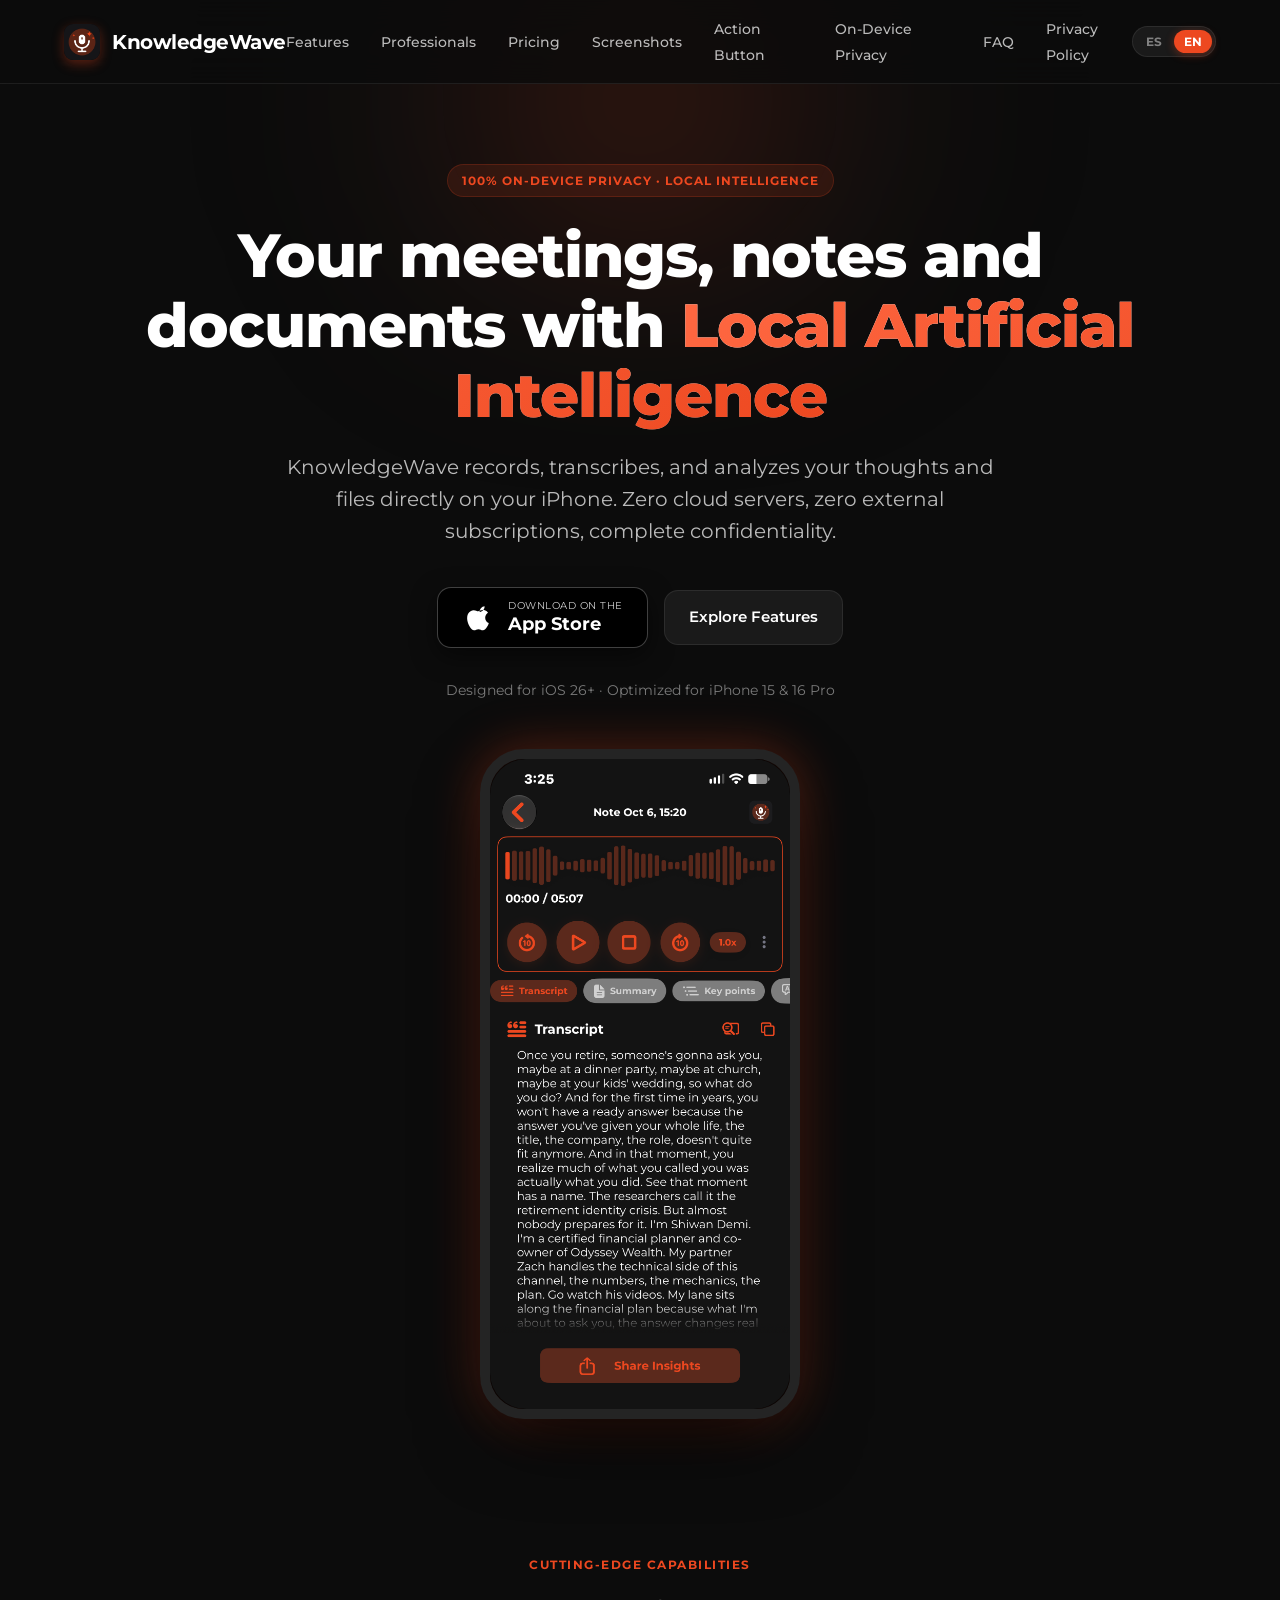
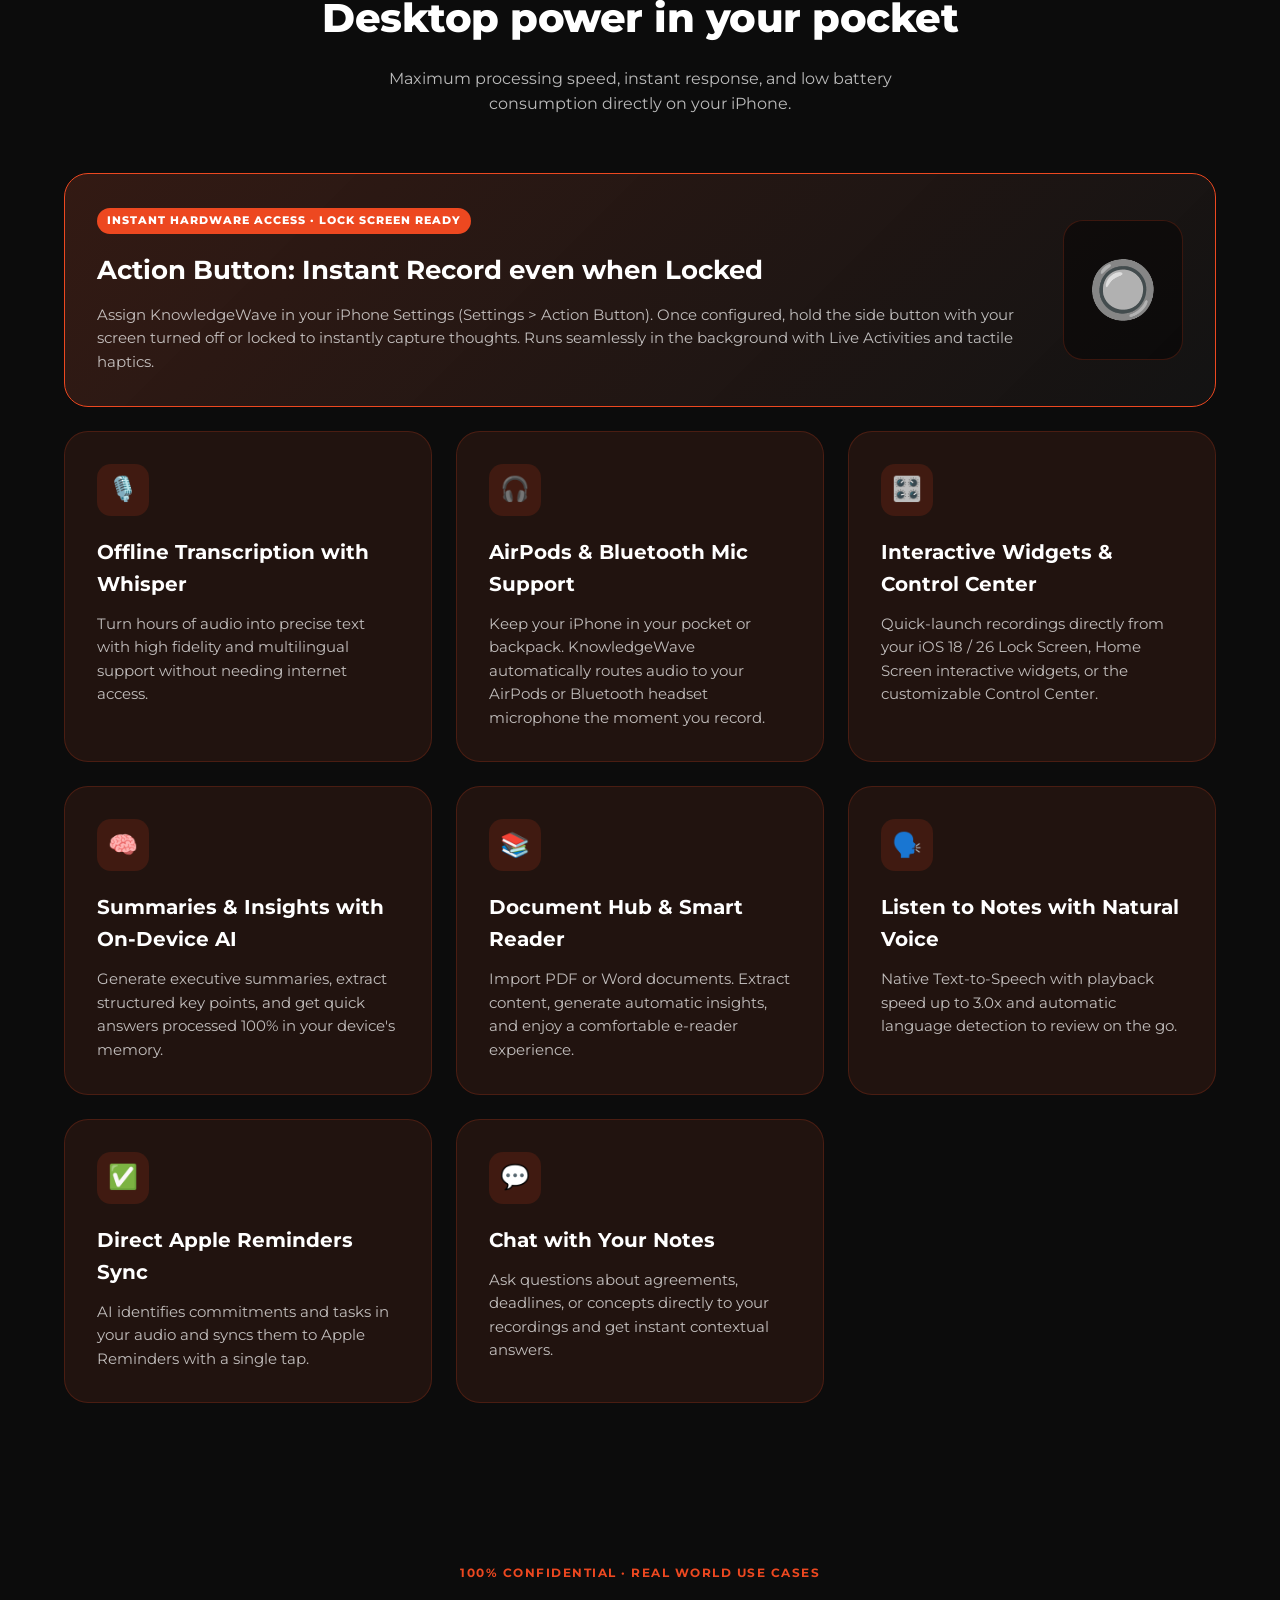
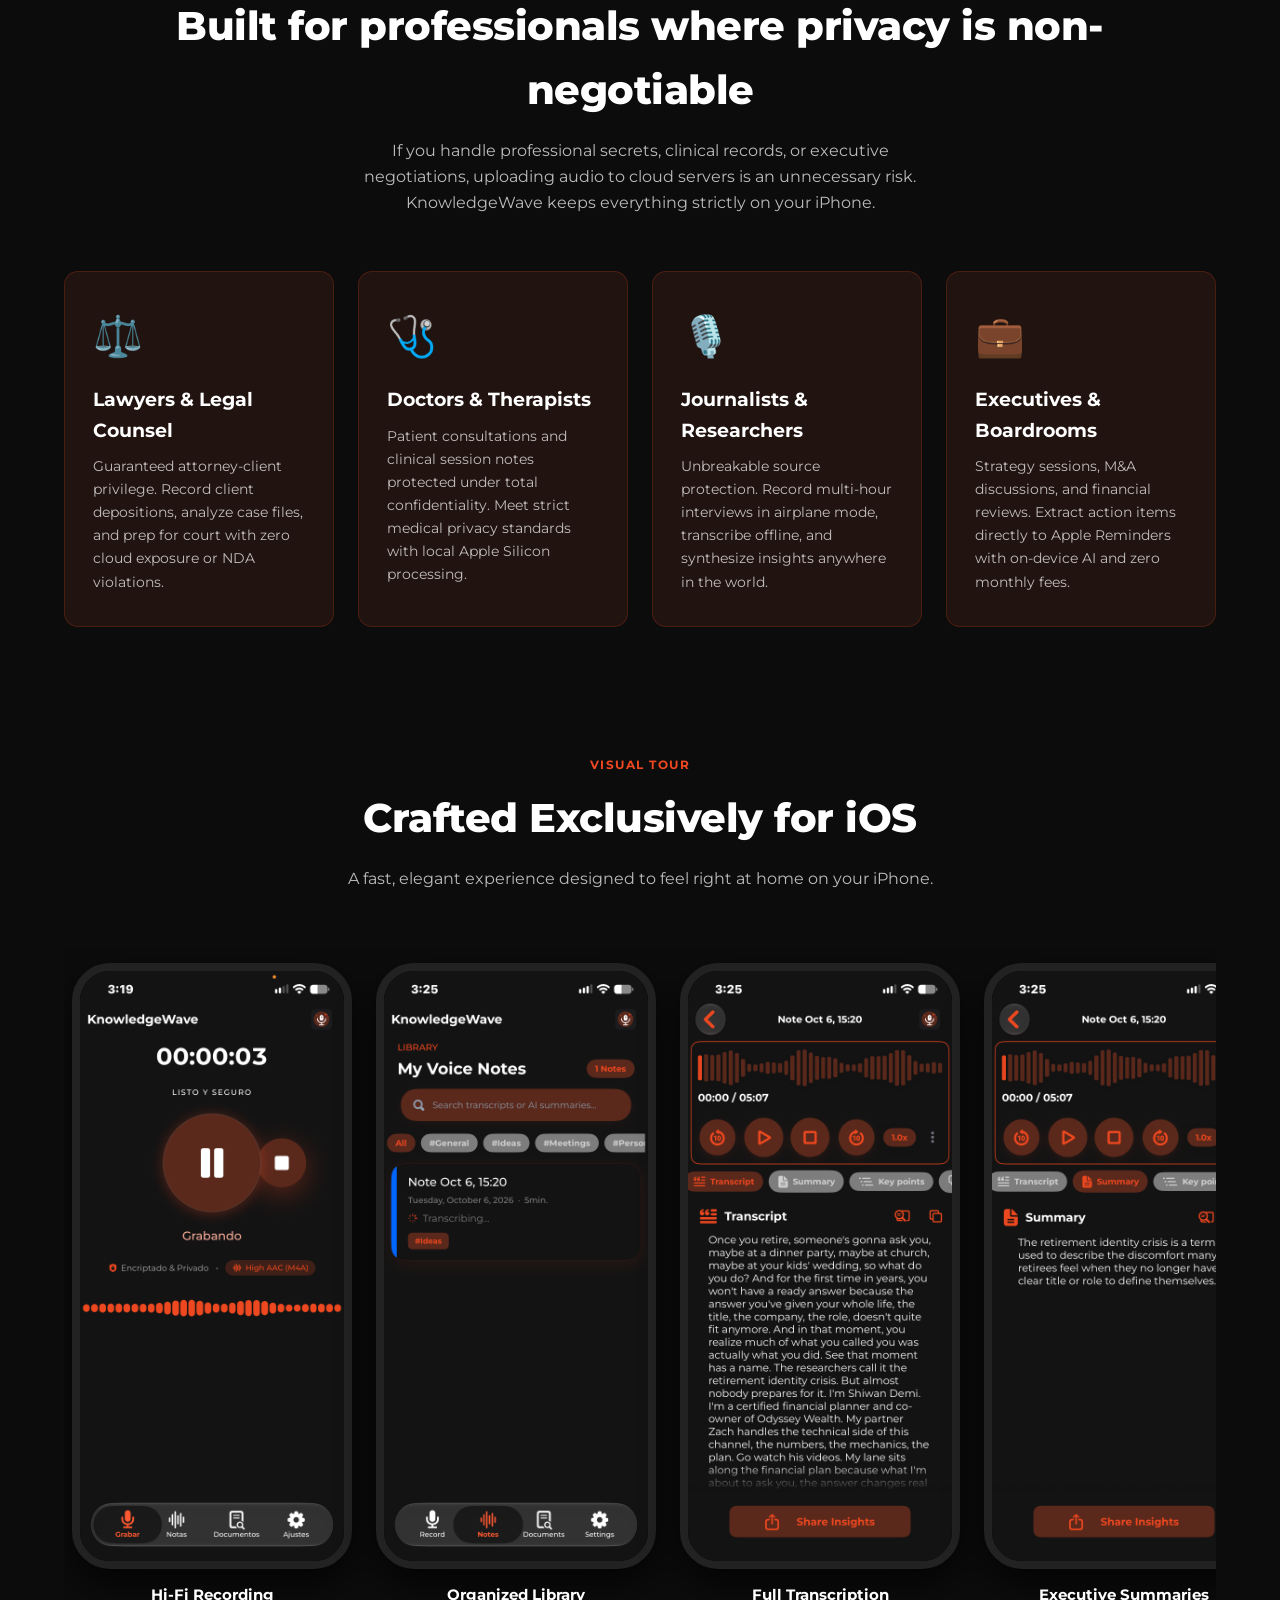
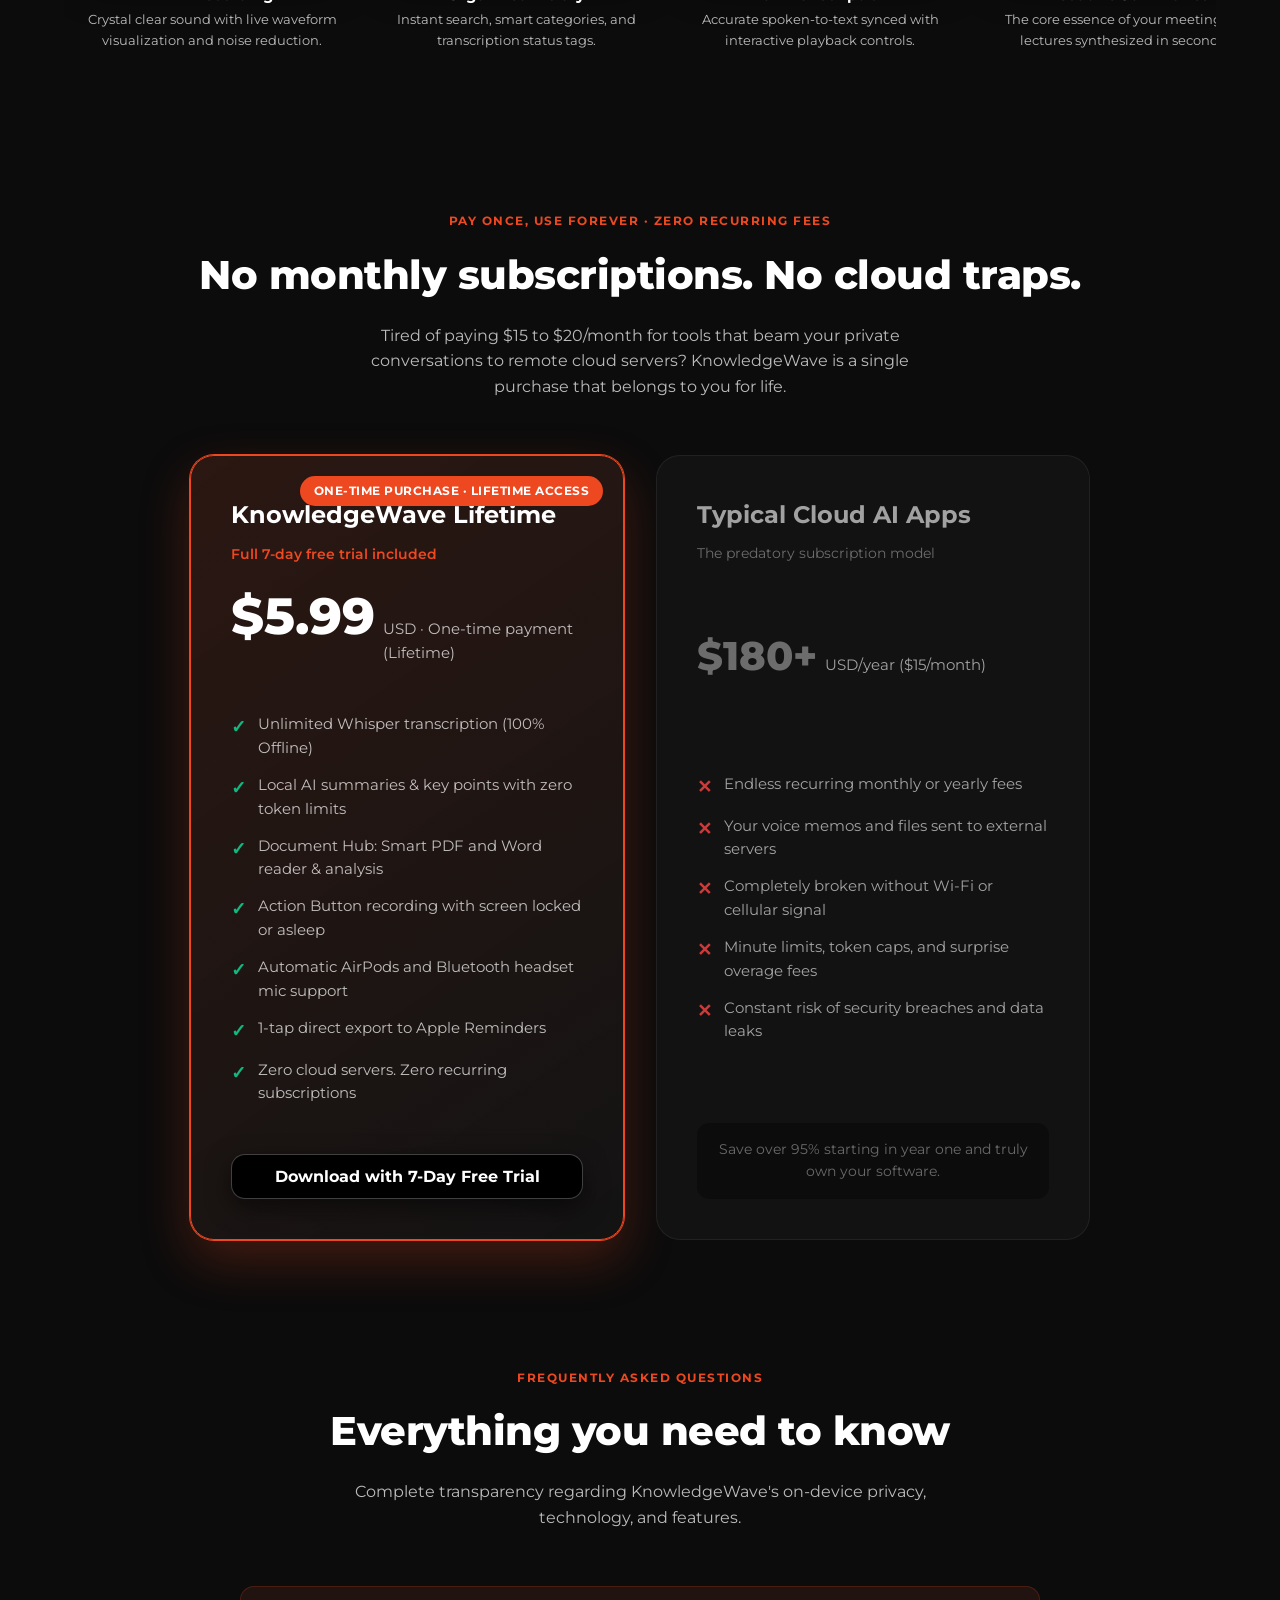
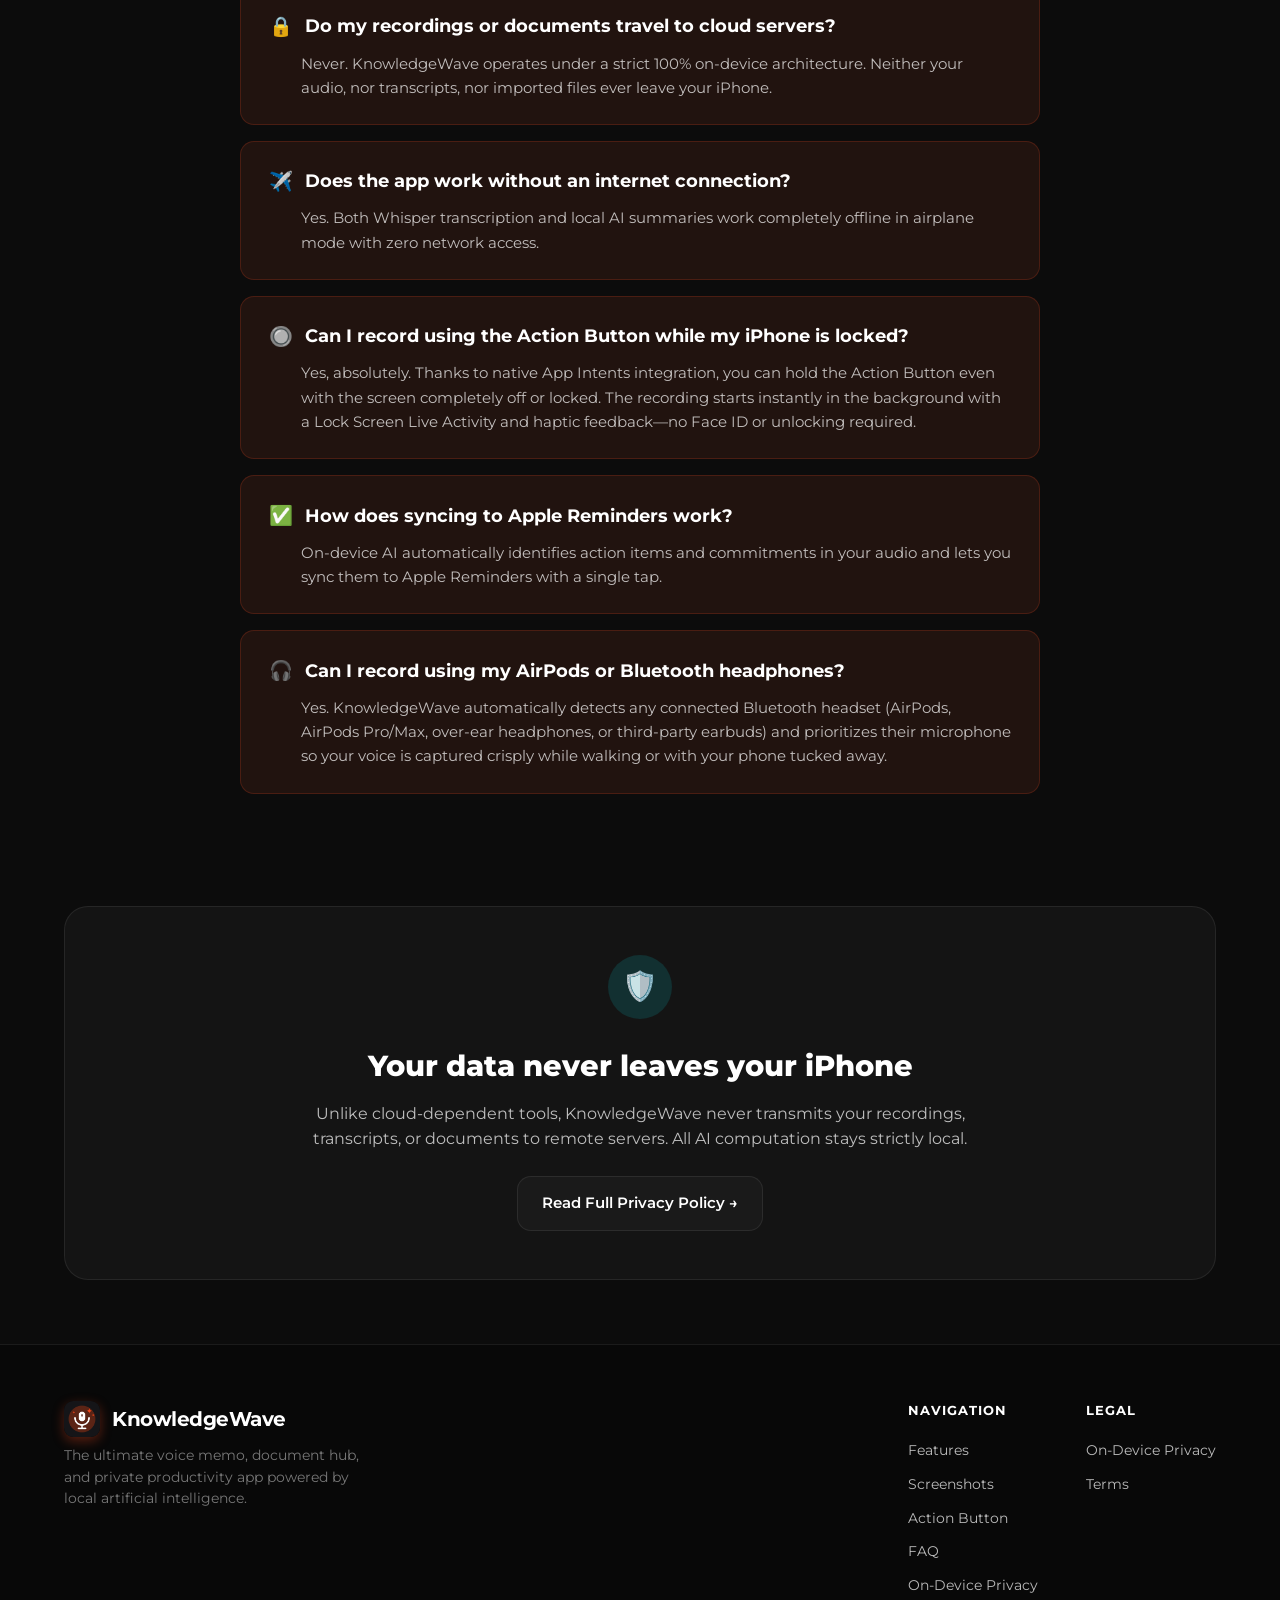
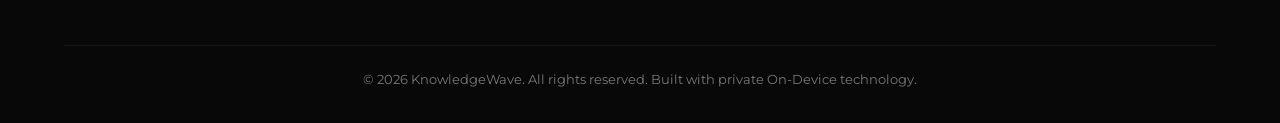
==== commit 907d0ebd: "Landing updated 2" ====
--- a/index.html
+++ b/index.html
@@ -52,7 +52,7 @@
         "description": "100% on-device AI app for recording, transcribing, and analyzing voice memos and documents with complete privacy and zero subscriptions.",
         "offers": {
           "@type": "Offer",
-          "price": "4.99",
+          "price": "5.99",
           "priceCurrency": "USD"
         },
         "featureList": [
@@ -426,7 +426,7 @@
           </div>
 
           <div class="pricing-price">
-            <span class="pricing-amount">$4.99</span>
+            <span class="pricing-amount">$5.99</span>
             <span class="pricing-period" data-i18n="pricing.plan.period">USD · Pago único (Para siempre)</span>
           </div>
 
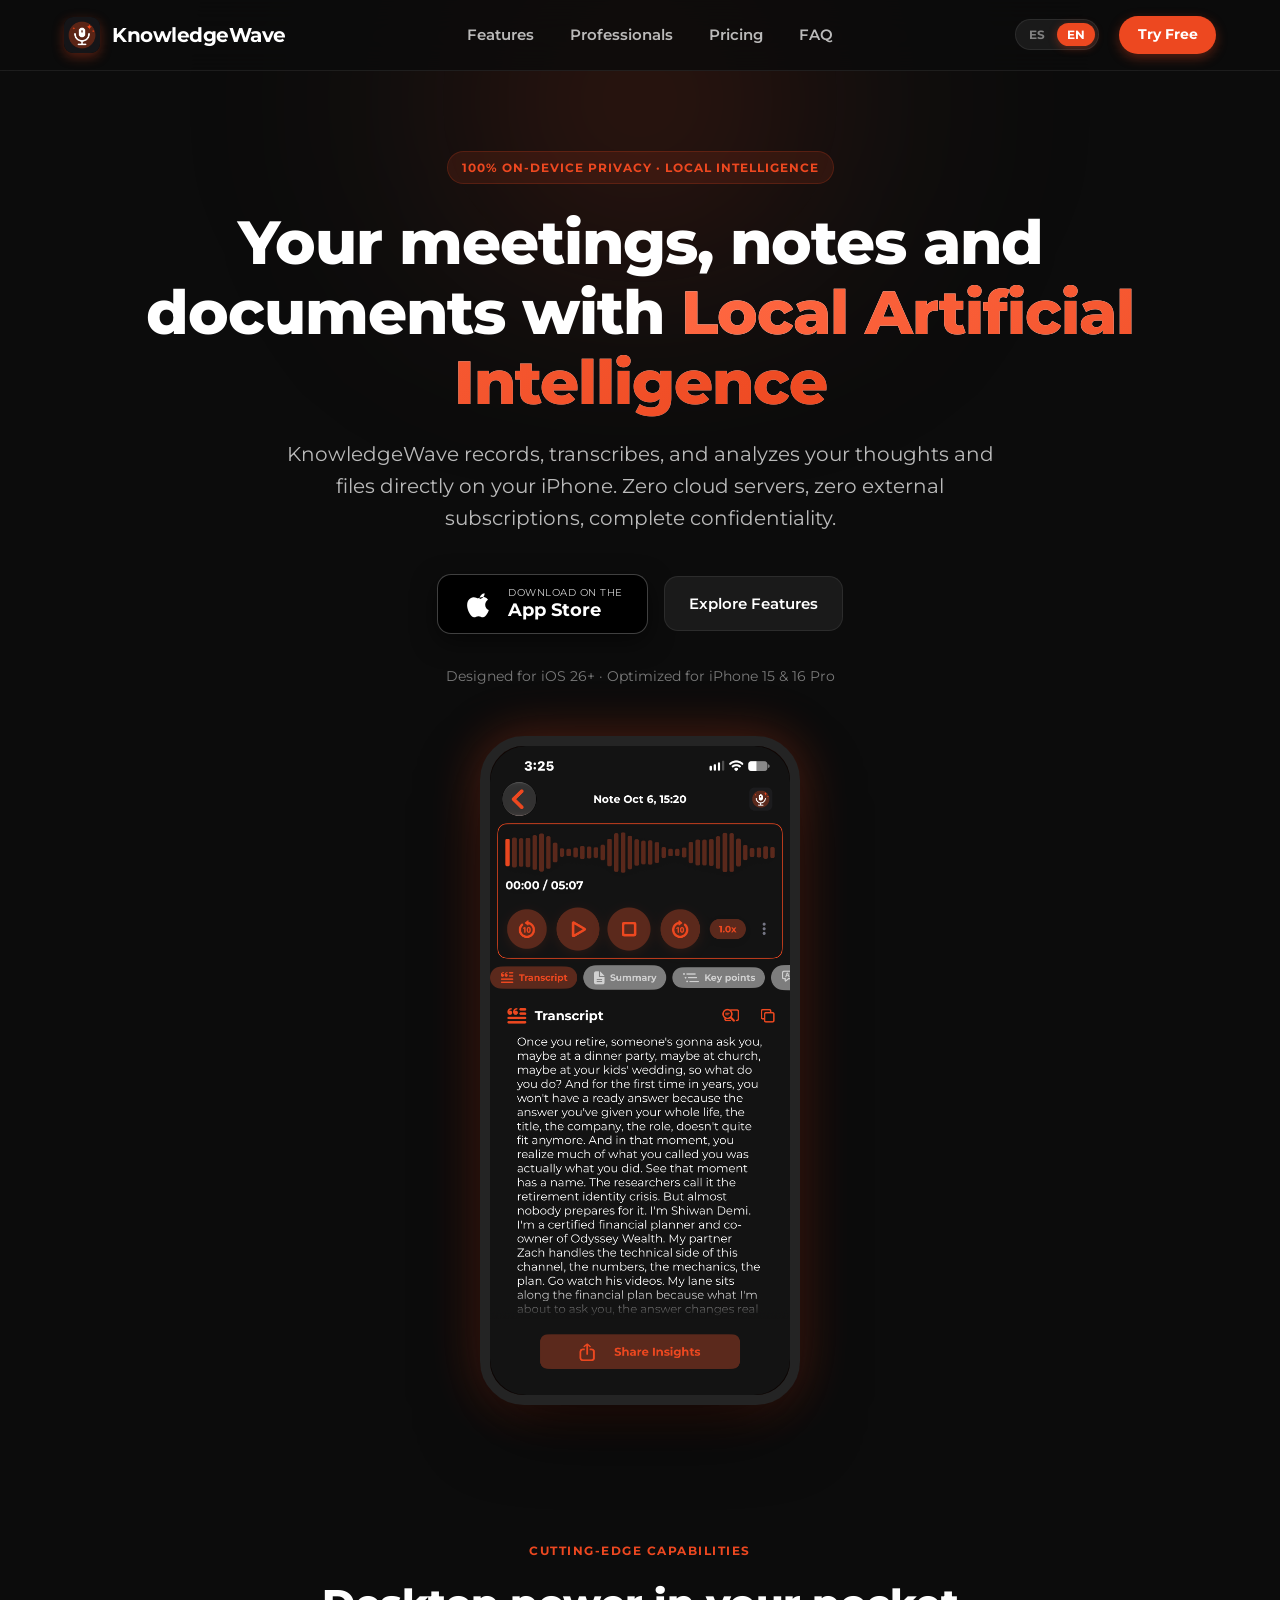
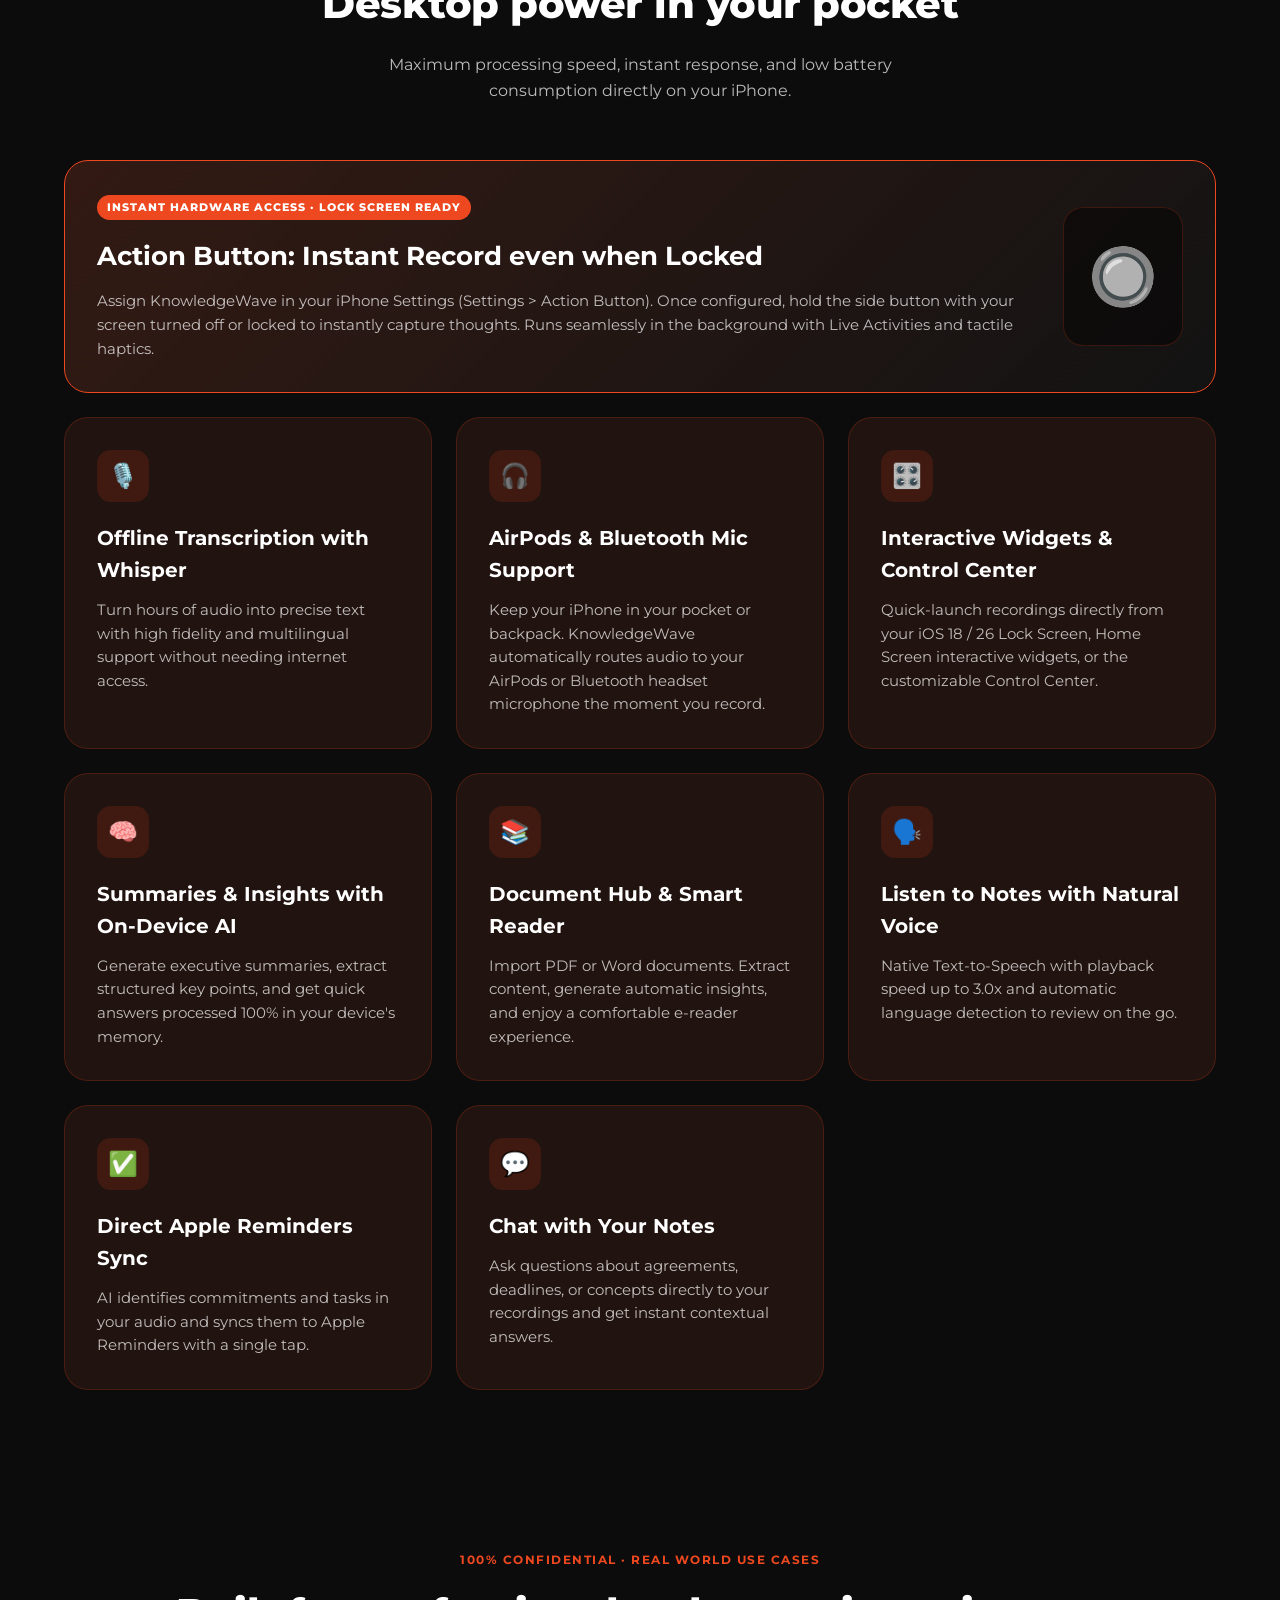
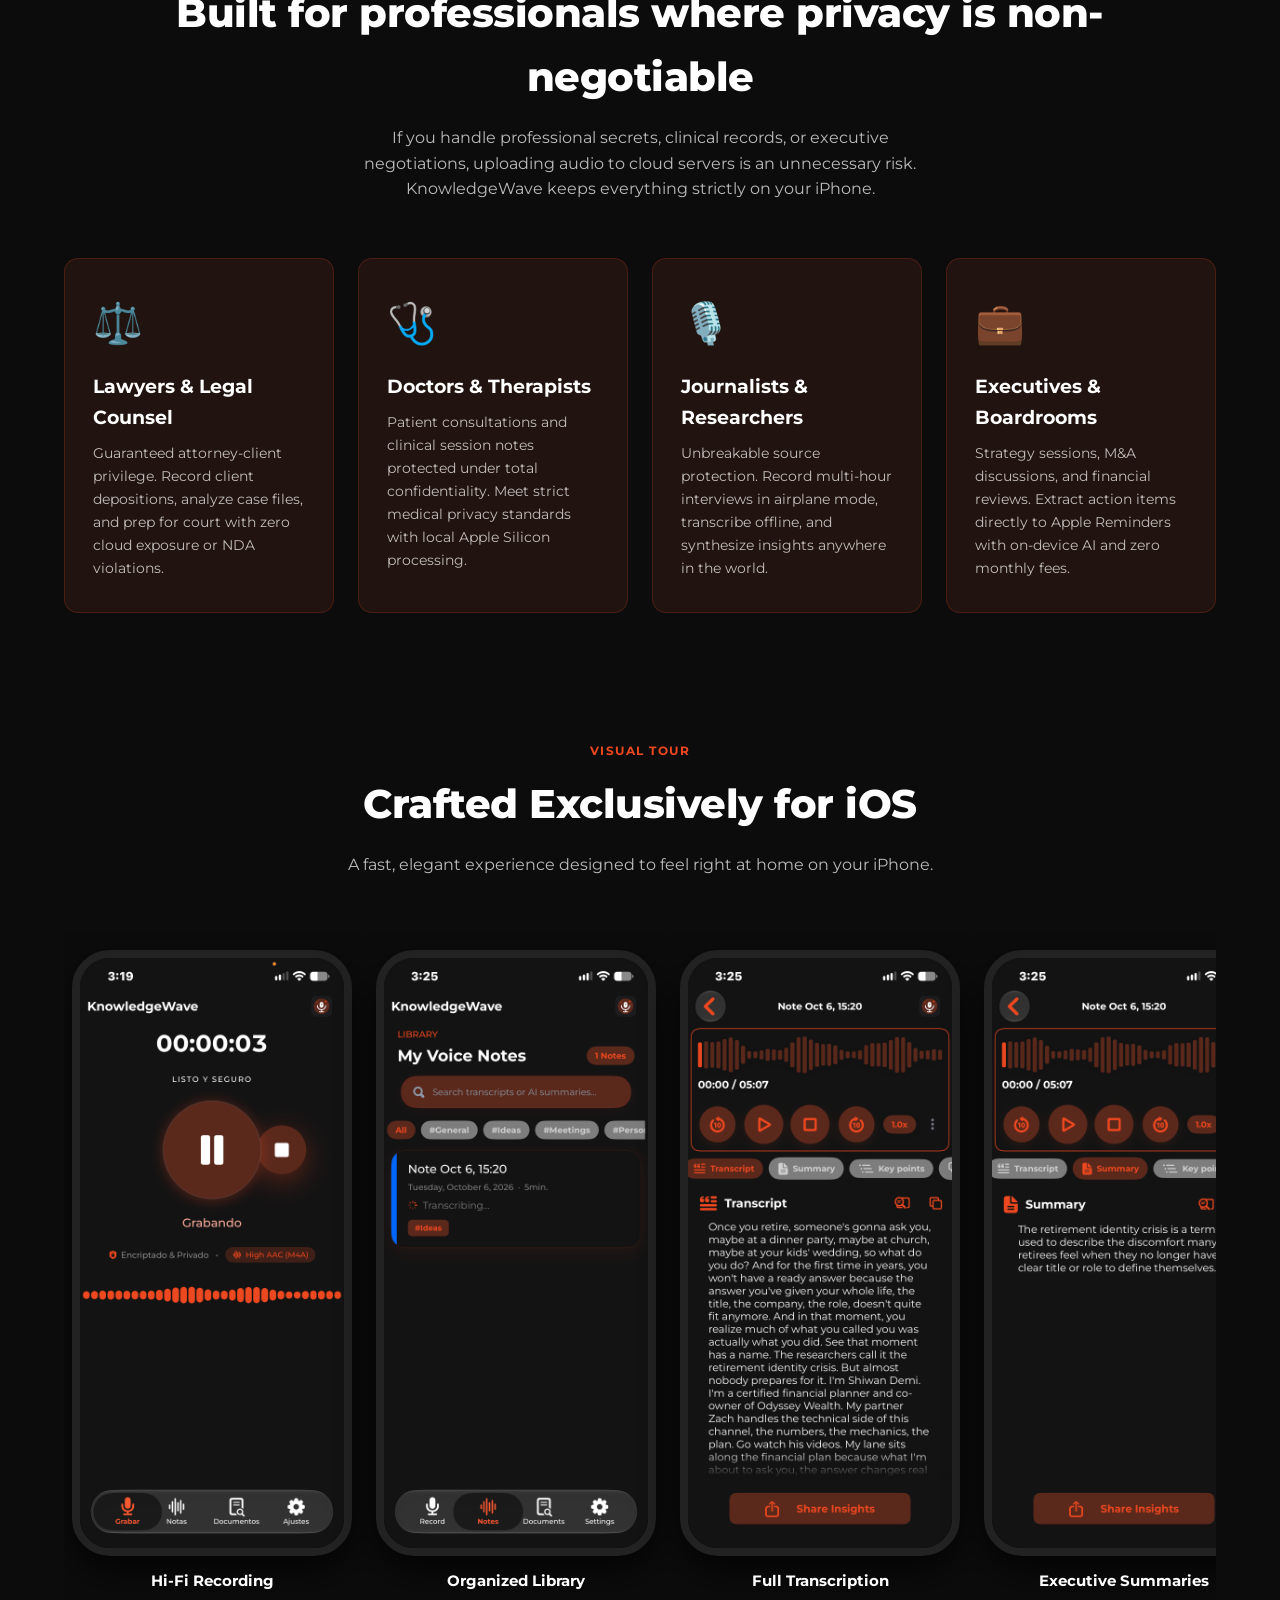
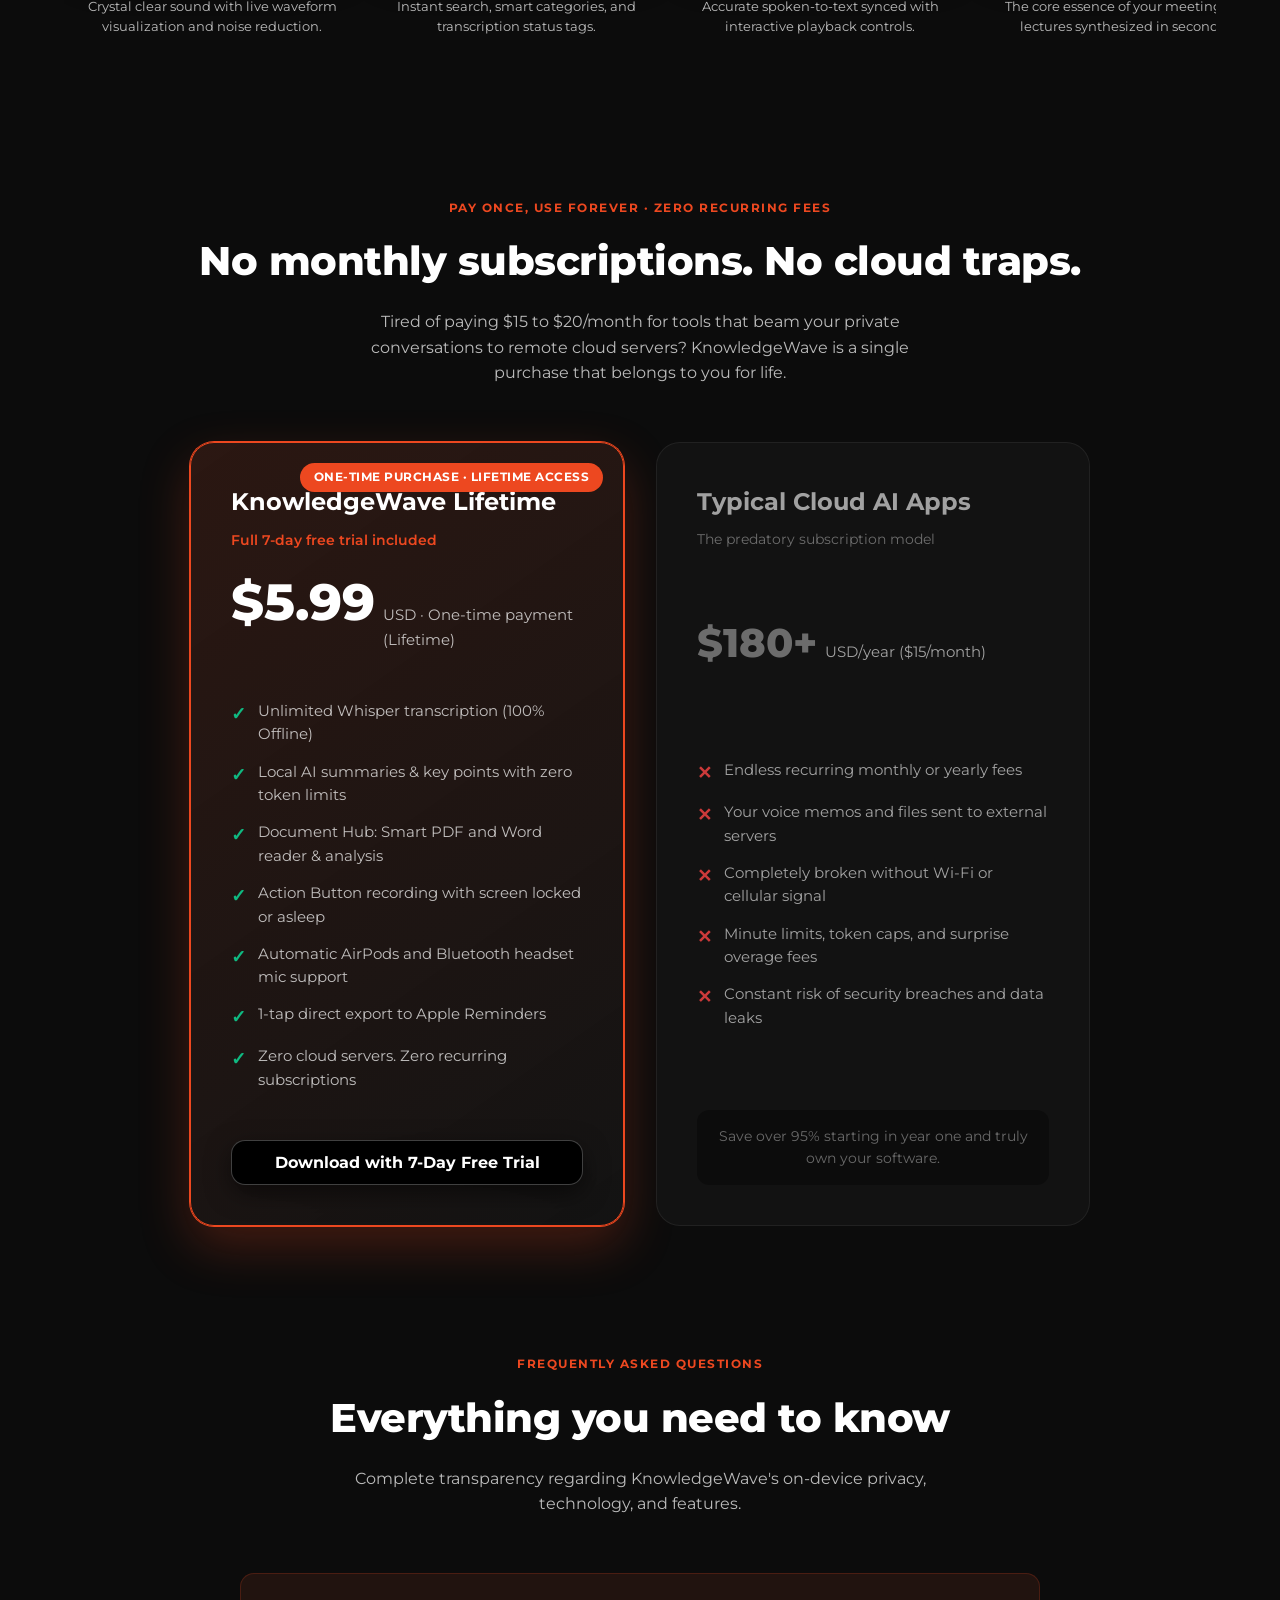
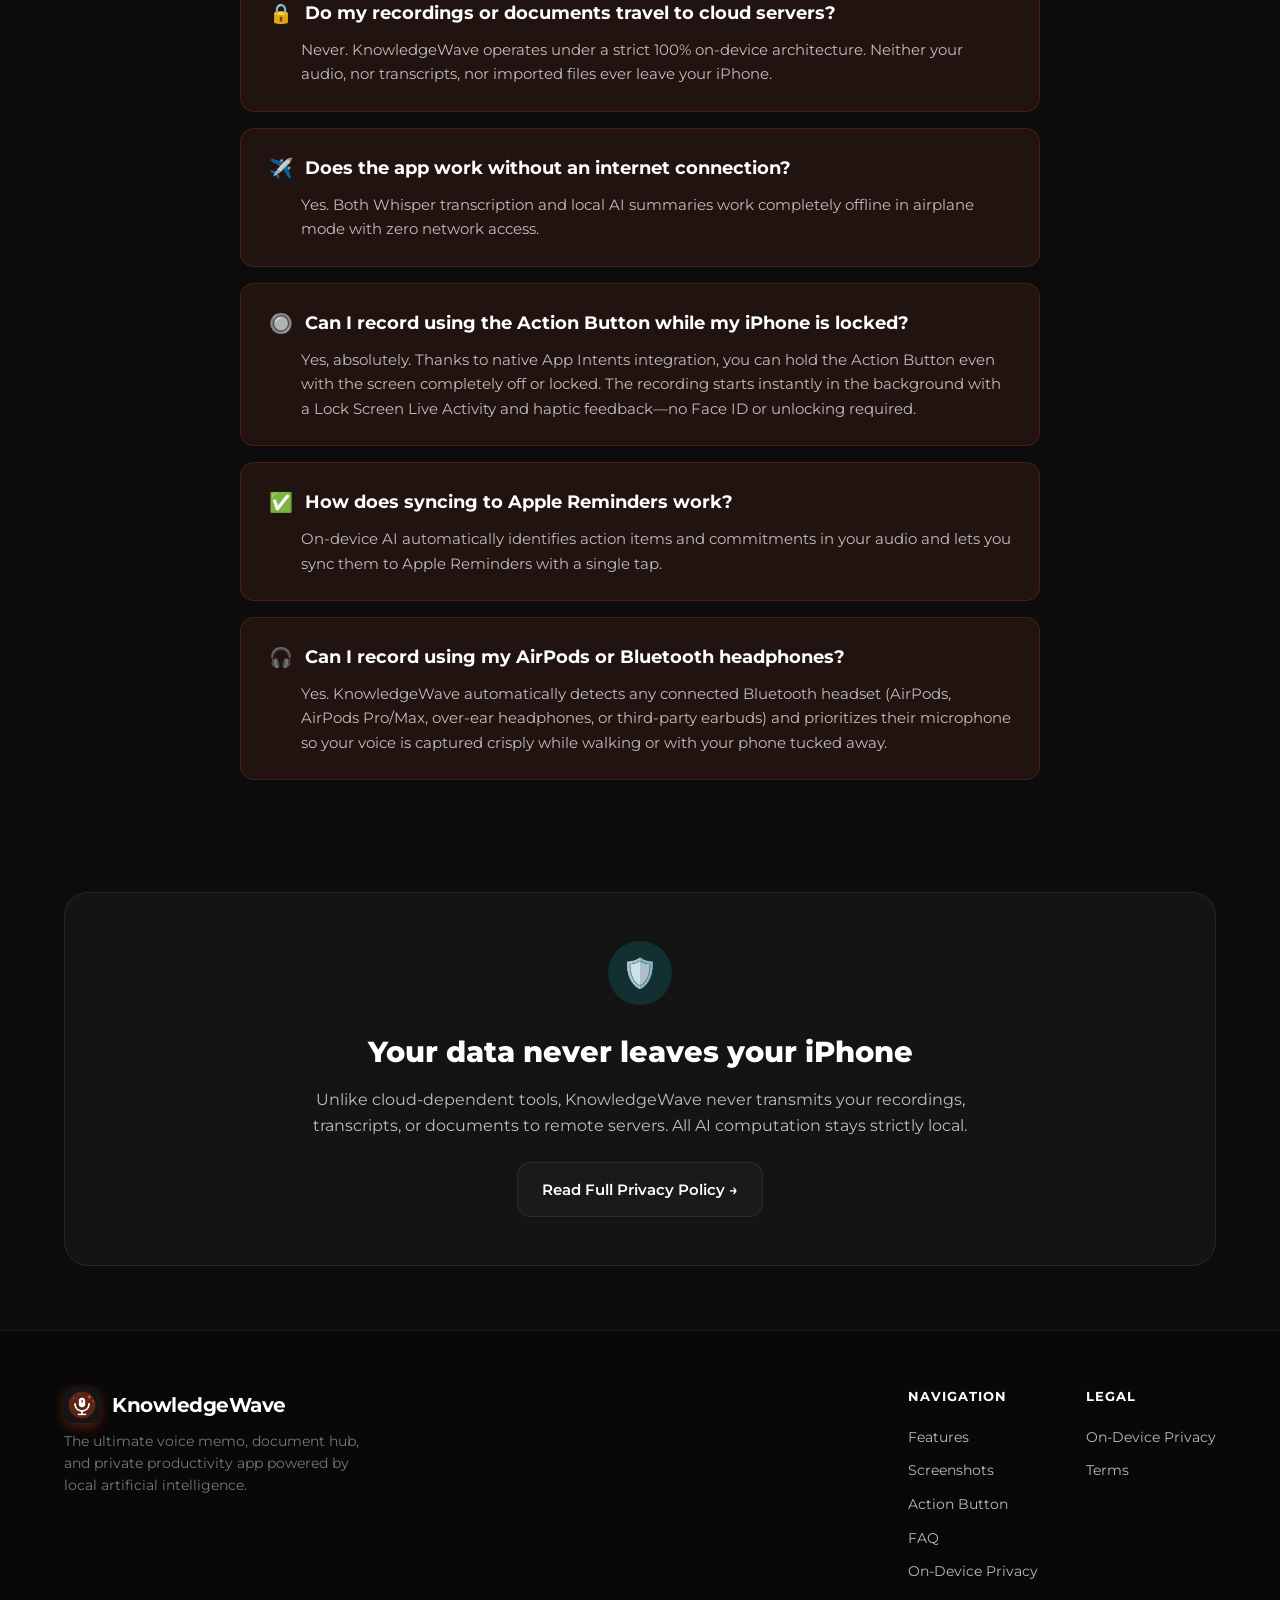
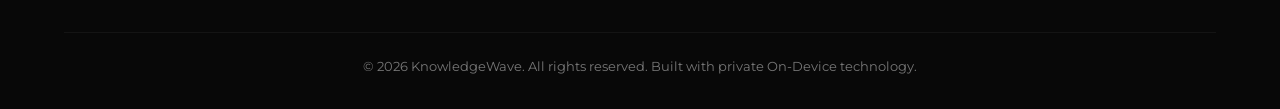
==== commit 1e1587b1: "app bar fixed" ====
--- a/index.html
+++ b/index.html
@@ -128,14 +128,10 @@
       </a>
 
       <ul class="nav-links">
-        <li><a href="#features" data-i18n="nav.features">Características</a></li>
+        <li><a href="#features" data-i18n="nav.features">Funciones</a></li>
         <li><a href="#audiences" data-i18n="nav.audiences">Profesionales</a></li>
         <li><a href="#pricing" data-i18n="nav.pricing">Precios</a></li>
-        <li><a href="#screenshots" data-i18n="nav.screenshots">Capturas</a></li>
-        <li><a href="#action-button" data-i18n="nav.action_button">Botón de Acción</a></li>
-        <li><a href="#privacy" data-i18n="nav.privacy">Privacidad On-Device</a></li>
         <li><a href="#faq" data-i18n="nav.faq">Preguntas</a></li>
-        <li><a href="privacy.html" data-i18n="nav.privacy_policy">Política de Privacidad</a></li>
       </ul>
 
       <div class="nav-actions">
@@ -143,8 +139,8 @@
           <button class="lang-btn active" data-lang="es">ES</button>
           <button class="lang-btn" data-lang="en">EN</button>
         </div>
-      </div>
-    </div>
+        <a href="#pricing" class="btn-nav-cta" data-i18n="nav.cta">Probar Gratis</a>
+      </div>
   </header>
 
   <!-- Hero Section -->
--- a/css/style.css
+++ b/css/style.css
@@ -86,6 +86,8 @@
   font-weight: 700;
   font-size: 1.25rem;
   letter-spacing: -0.5px;
+  flex-shrink: 0;
+  white-space: nowrap;
 }
 
 .brand img {
@@ -98,15 +100,16 @@
 .nav-links {
   display: flex;
   align-items: center;
-  gap: 2rem;
+  gap: 2.25rem;
   list-style: none;
 }
 
 .nav-links a {
   text-decoration: none;
   color: var(--color-text-secondary);
-  font-size: 0.9rem;
-  font-weight: 500;
+  font-size: 0.92rem;
+  font-weight: 600;
+  white-space: nowrap;
   transition: var(--transition);
 }
 
@@ -117,7 +120,27 @@
 .nav-actions {
   display: flex;
   align-items: center;
-  gap: 1rem;
+  gap: 1.25rem;
+  flex-shrink: 0;
+}
+
+.btn-nav-cta {
+  background: var(--color-primary);
+  color: #ffffff;
+  text-decoration: none;
+  font-size: 0.85rem;
+  font-weight: 700;
+  padding: 0.5rem 1.15rem;
+  border-radius: var(--radius-full);
+  transition: var(--transition);
+  white-space: nowrap;
+  box-shadow: 0 4px 12px var(--color-primary-glow);
+}
+
+.btn-nav-cta:hover {
+  transform: translateY(-1px);
+  filter: brightness(1.1);
+  box-shadow: 0 6px 16px rgba(237, 72, 32, 0.45);
 }
 
 /* Language Toggle Switch */
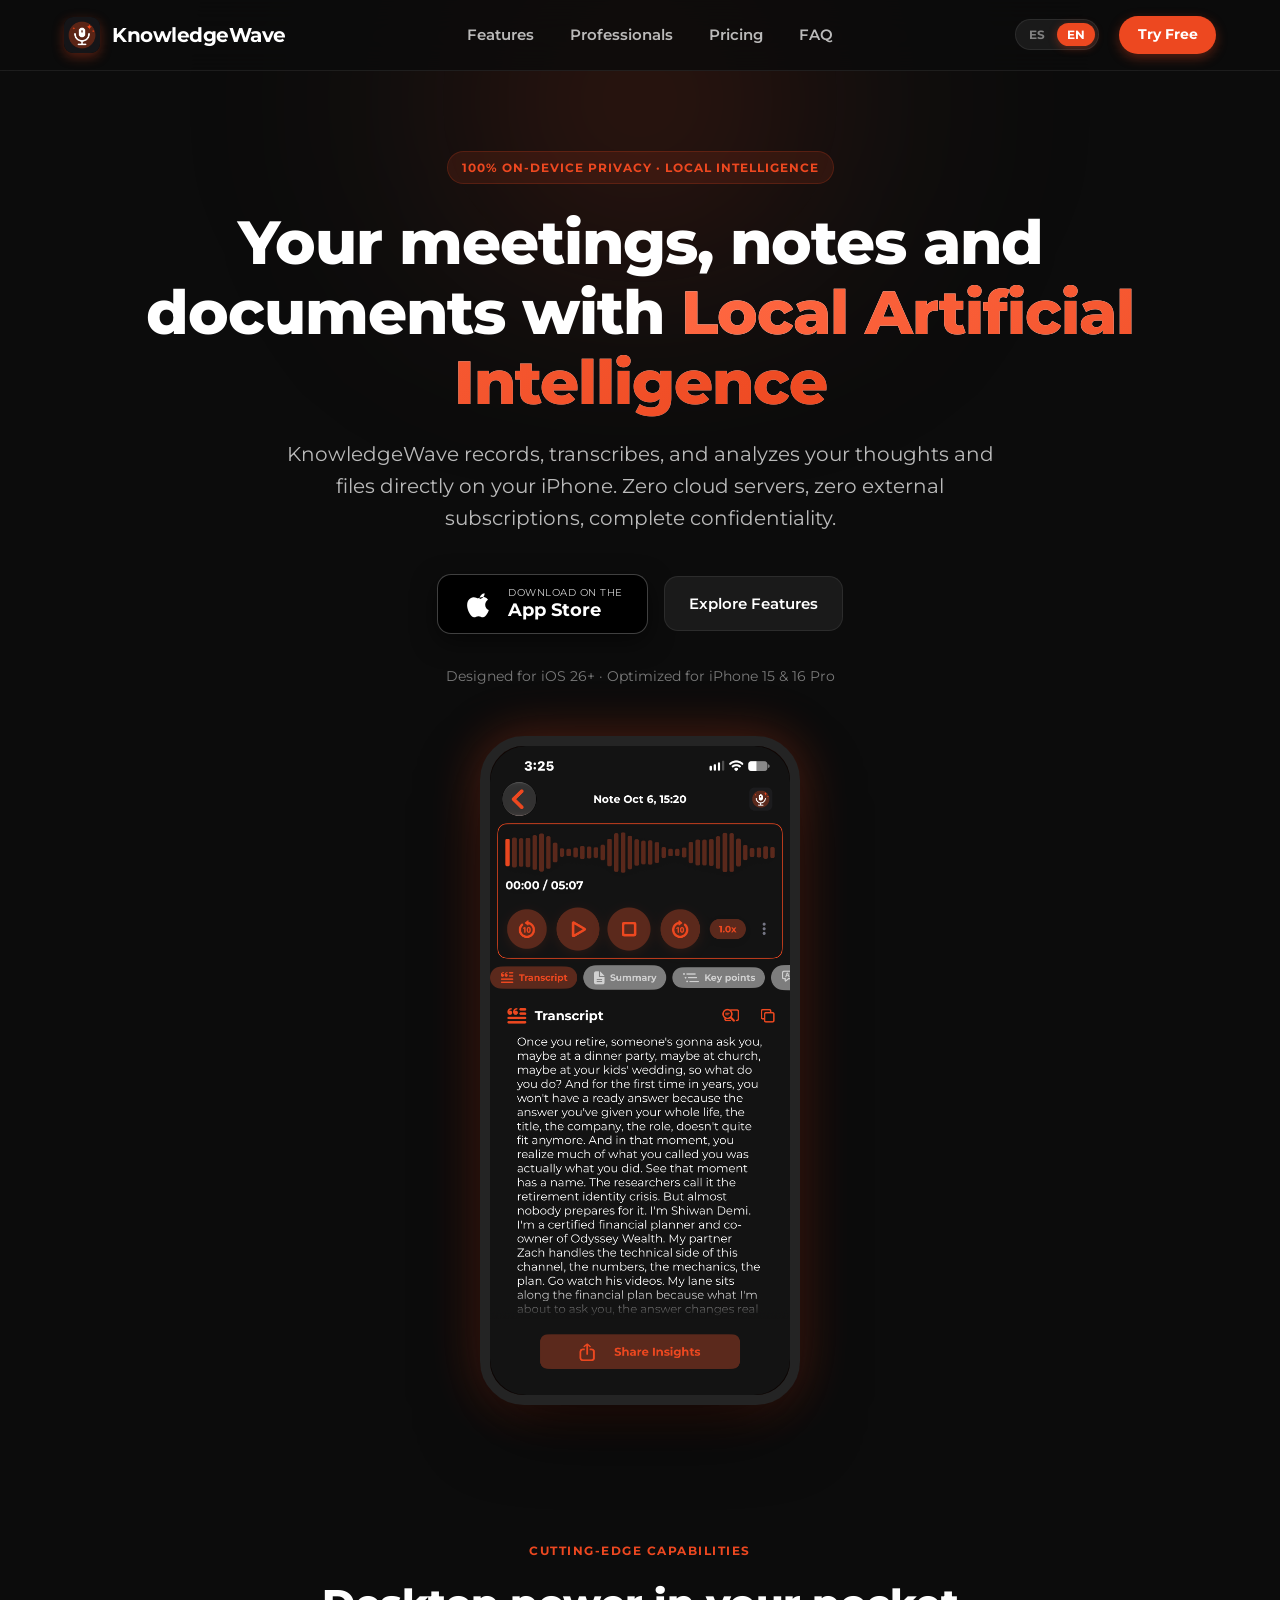
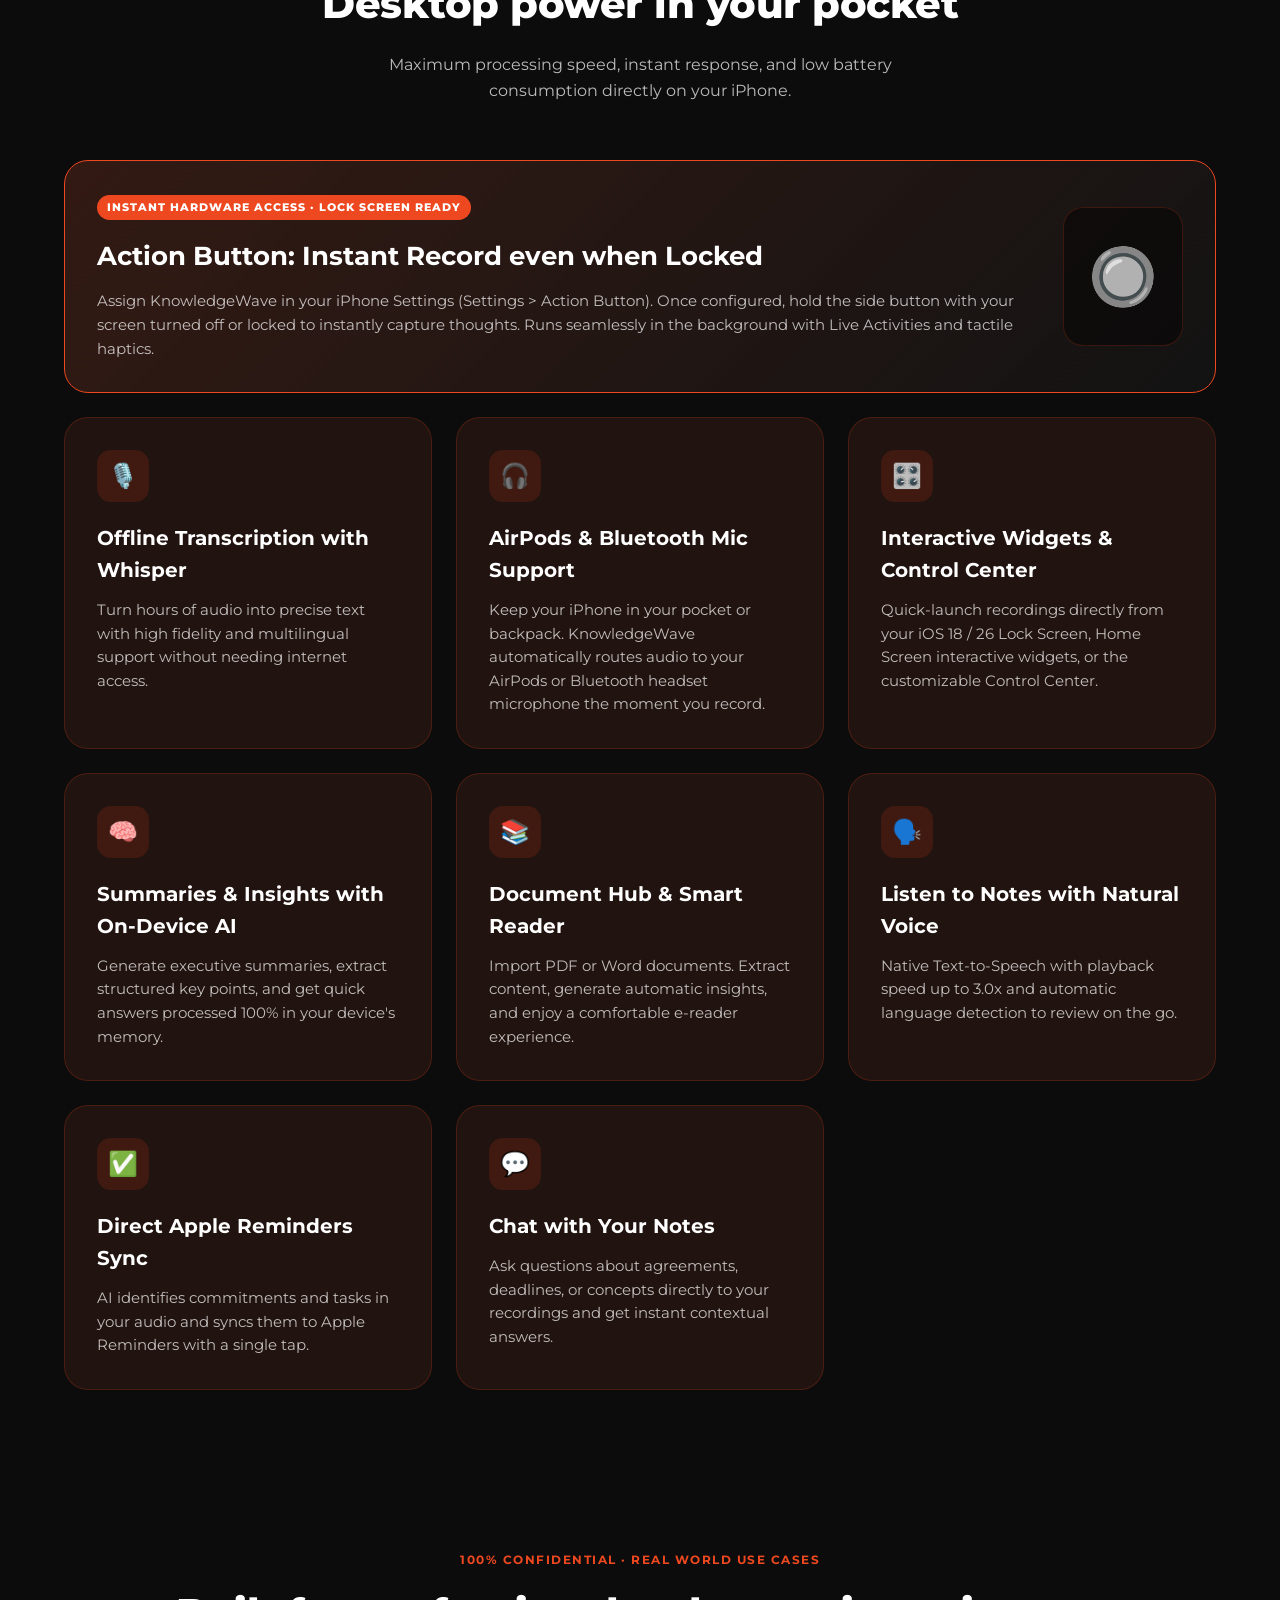
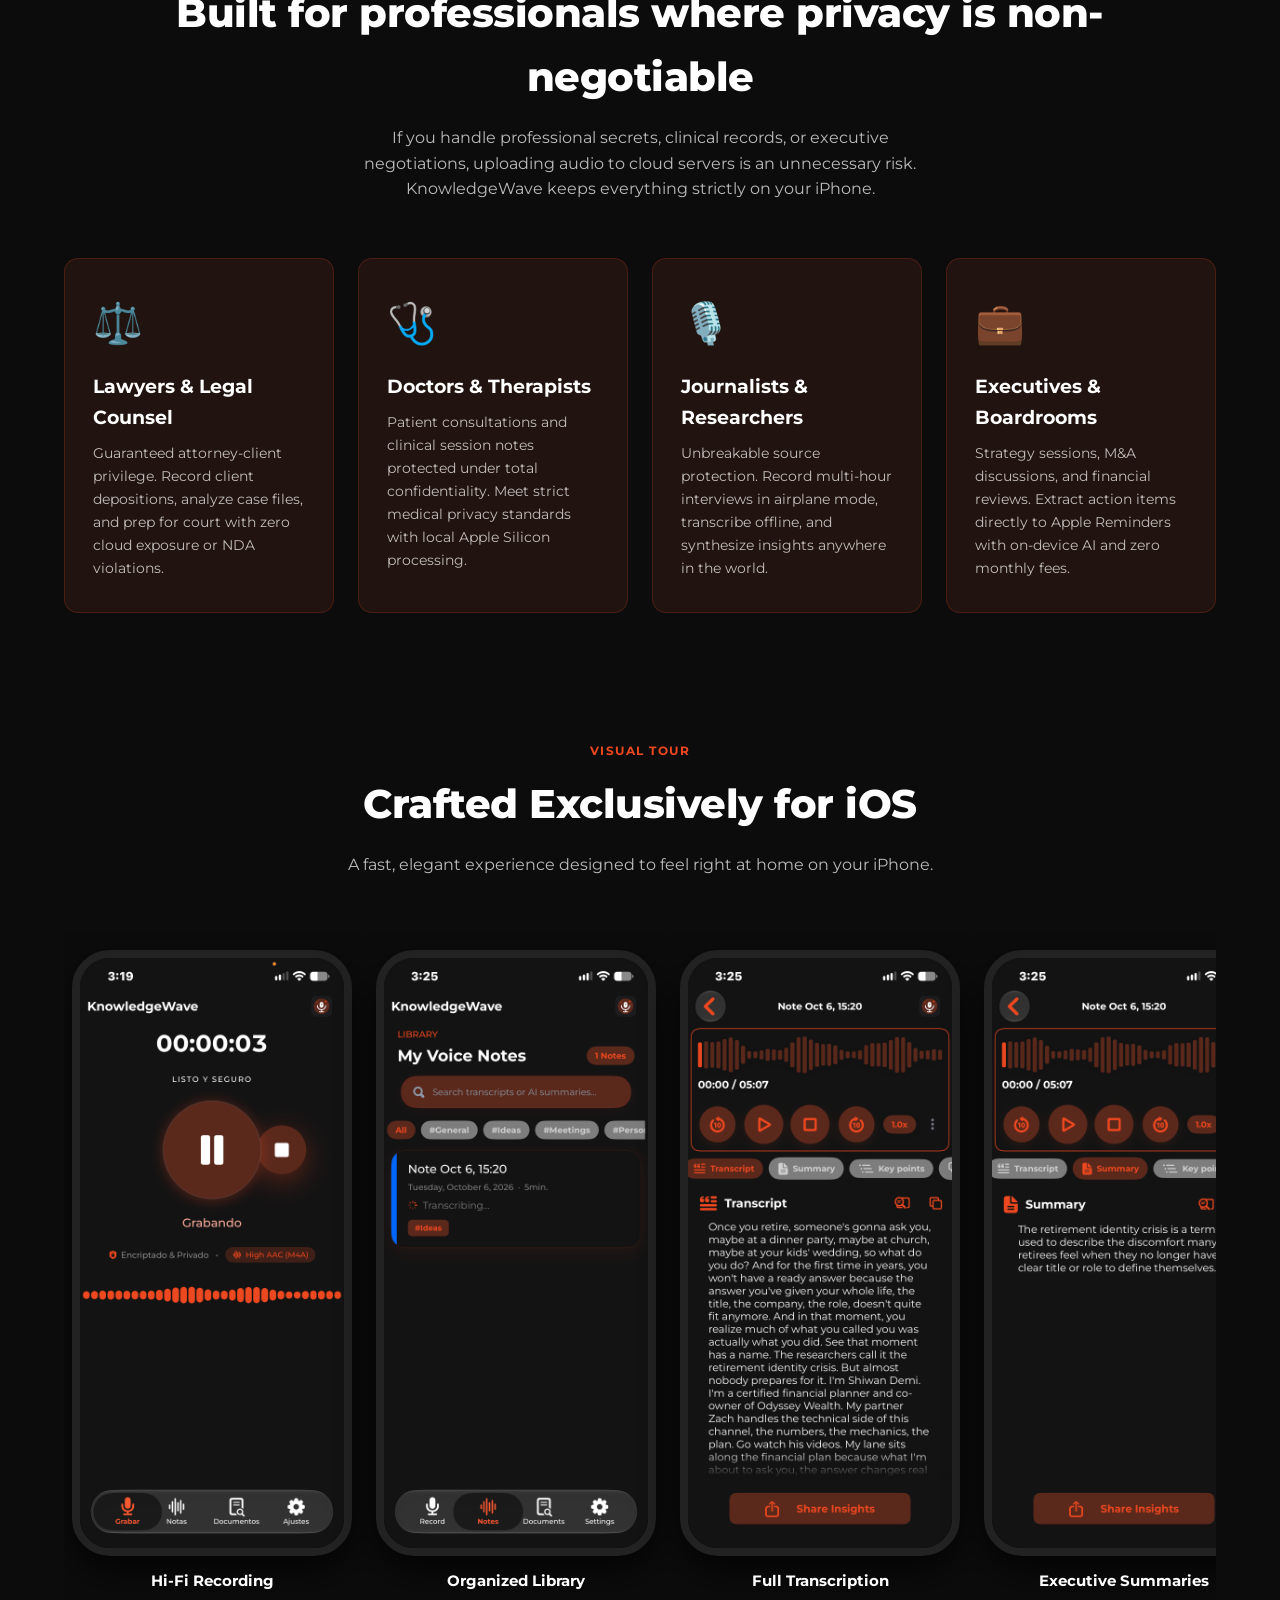
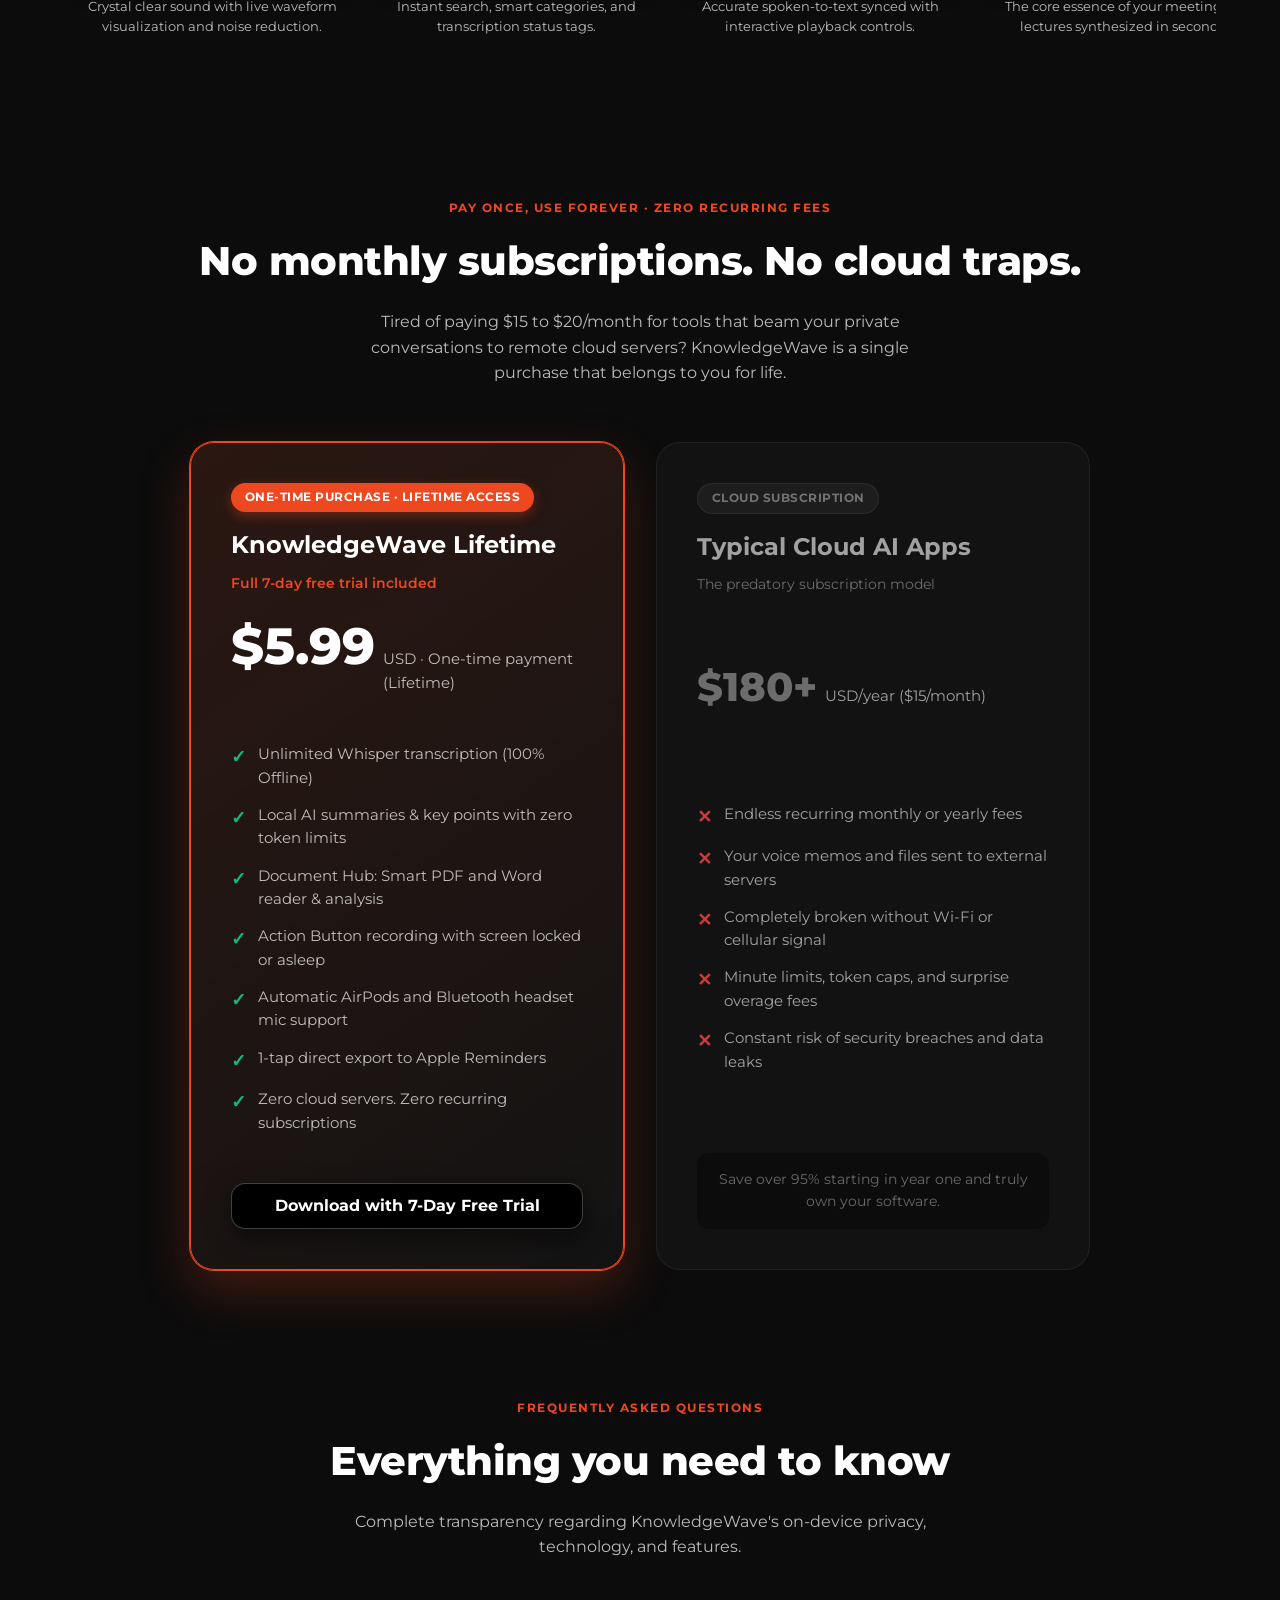
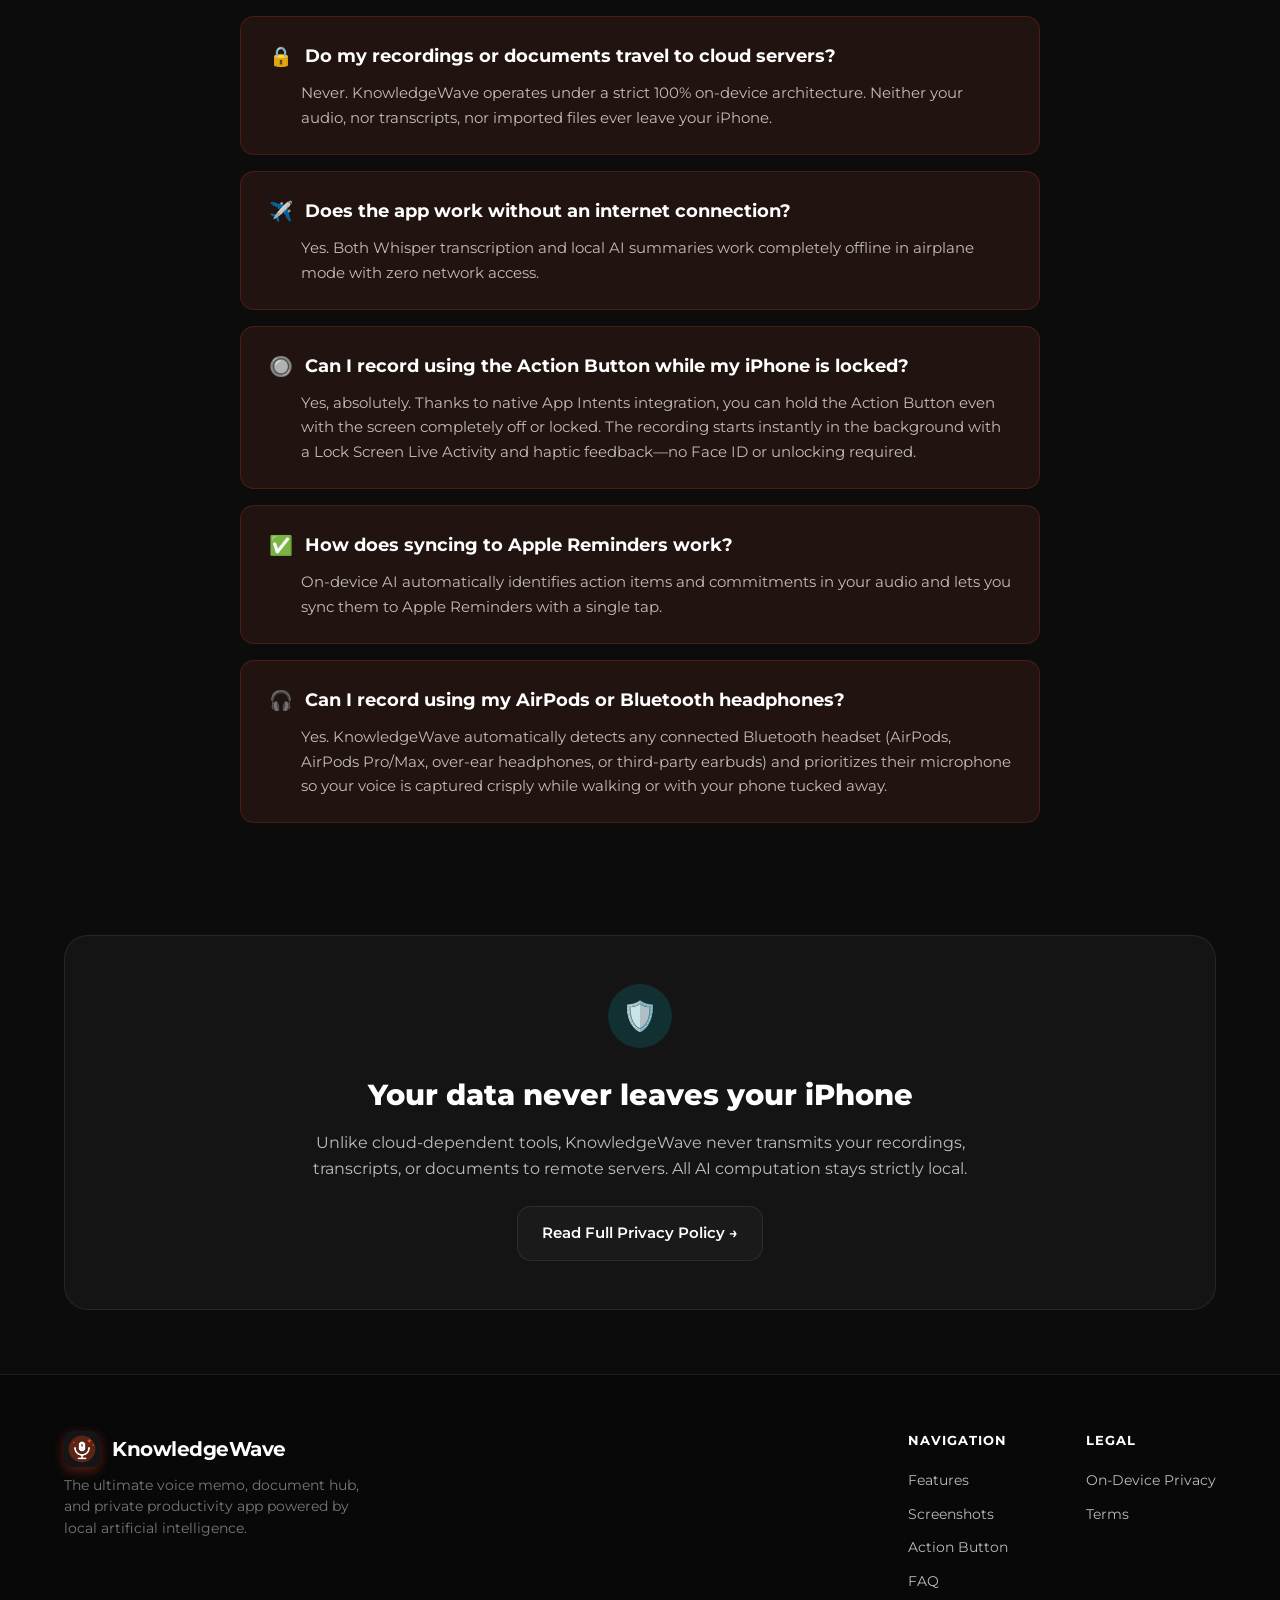
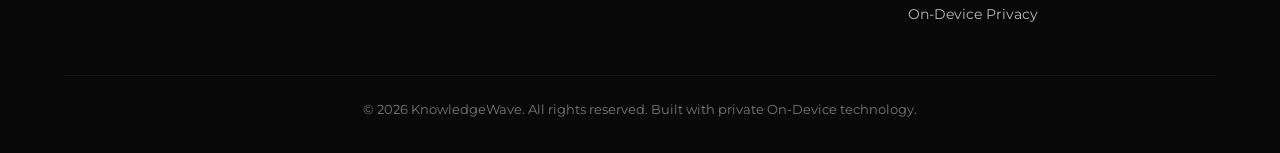
==== commit bf597cf4: "CSS fixes" ====
--- a/index.html
+++ b/index.html
@@ -415,8 +415,8 @@
       <div class="pricing-card-wrap">
         <!-- KnowledgeWave Lifetime Card -->
         <div class="pricing-card featured">
-          <div class="pricing-ribbon" data-i18n="pricing.plan.ribbon">PAGO ÚNICO · DE POR VIDA</div>
           <div class="pricing-header">
+            <span class="pricing-ribbon" data-i18n="pricing.plan.ribbon">PAGO ÚNICO · DE POR VIDA</span>
             <h3 data-i18n="pricing.plan.title">KnowledgeWave Vitalicio</h3>
             <p style="font-size: 0.9rem; color: var(--color-primary); font-weight: 600;" data-i18n="pricing.plan.trial">7 días de prueba completa incluidos</p>
           </div>
@@ -446,6 +446,7 @@
         <!-- Competitor Comparison Card -->
         <div class="pricing-vs-card">
           <div class="pricing-header">
+            <span class="pricing-comp-badge" data-i18n="pricing.comp.badge">SUSCRIPCIÓN EN LA NUBE</span>
             <h3 style="color: var(--color-text-secondary);" data-i18n="pricing.comp.title">Apps Típicas en la Nube</h3>
             <p style="font-size: 0.85rem; color: var(--color-text-tertiary);" data-i18n="pricing.comp.subtitle">El modelo abusivo de suscripción</p>
           </div>
--- a/css/style.css
+++ b/css/style.css
@@ -752,9 +752,7 @@
 }
 
 .pricing-ribbon {
-  position: absolute;
-  top: 1.25rem;
-  right: 1.25rem;
+  display: inline-block;
   background: var(--color-primary);
   color: #fff;
   font-size: 0.72rem;
@@ -763,6 +761,22 @@
   text-transform: uppercase;
   padding: 0.35rem 0.85rem;
   border-radius: var(--radius-full);
+  margin-bottom: 0.85rem;
+  box-shadow: 0 4px 12px var(--color-primary-glow);
+}
+
+.pricing-comp-badge {
+  display: inline-block;
+  background: rgba(255, 255, 255, 0.06);
+  border: 1px solid var(--color-border-subtle);
+  color: var(--color-text-tertiary);
+  font-size: 0.72rem;
+  font-weight: 700;
+  letter-spacing: 0.5px;
+  text-transform: uppercase;
+  padding: 0.35rem 0.85rem;
+  border-radius: var(--radius-full);
+  margin-bottom: 0.85rem;
 }
 
 .pricing-header h3 {
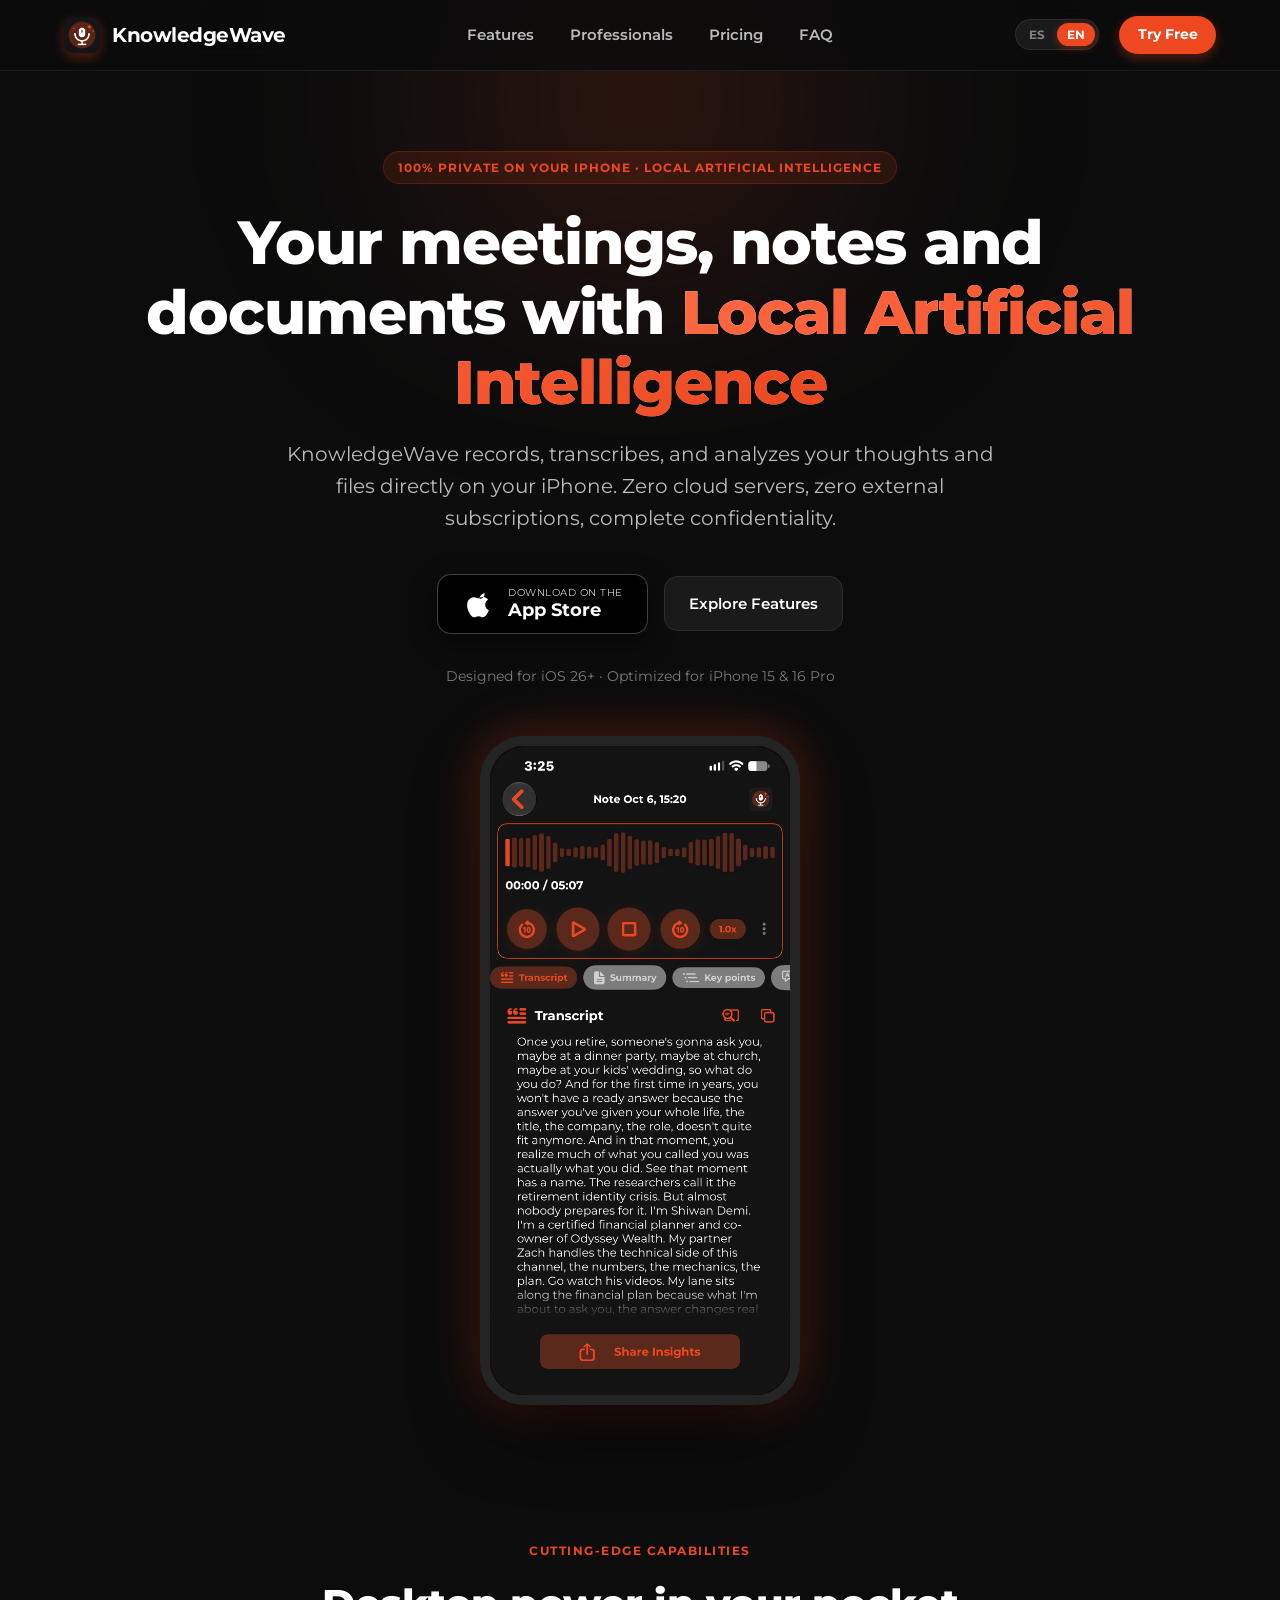
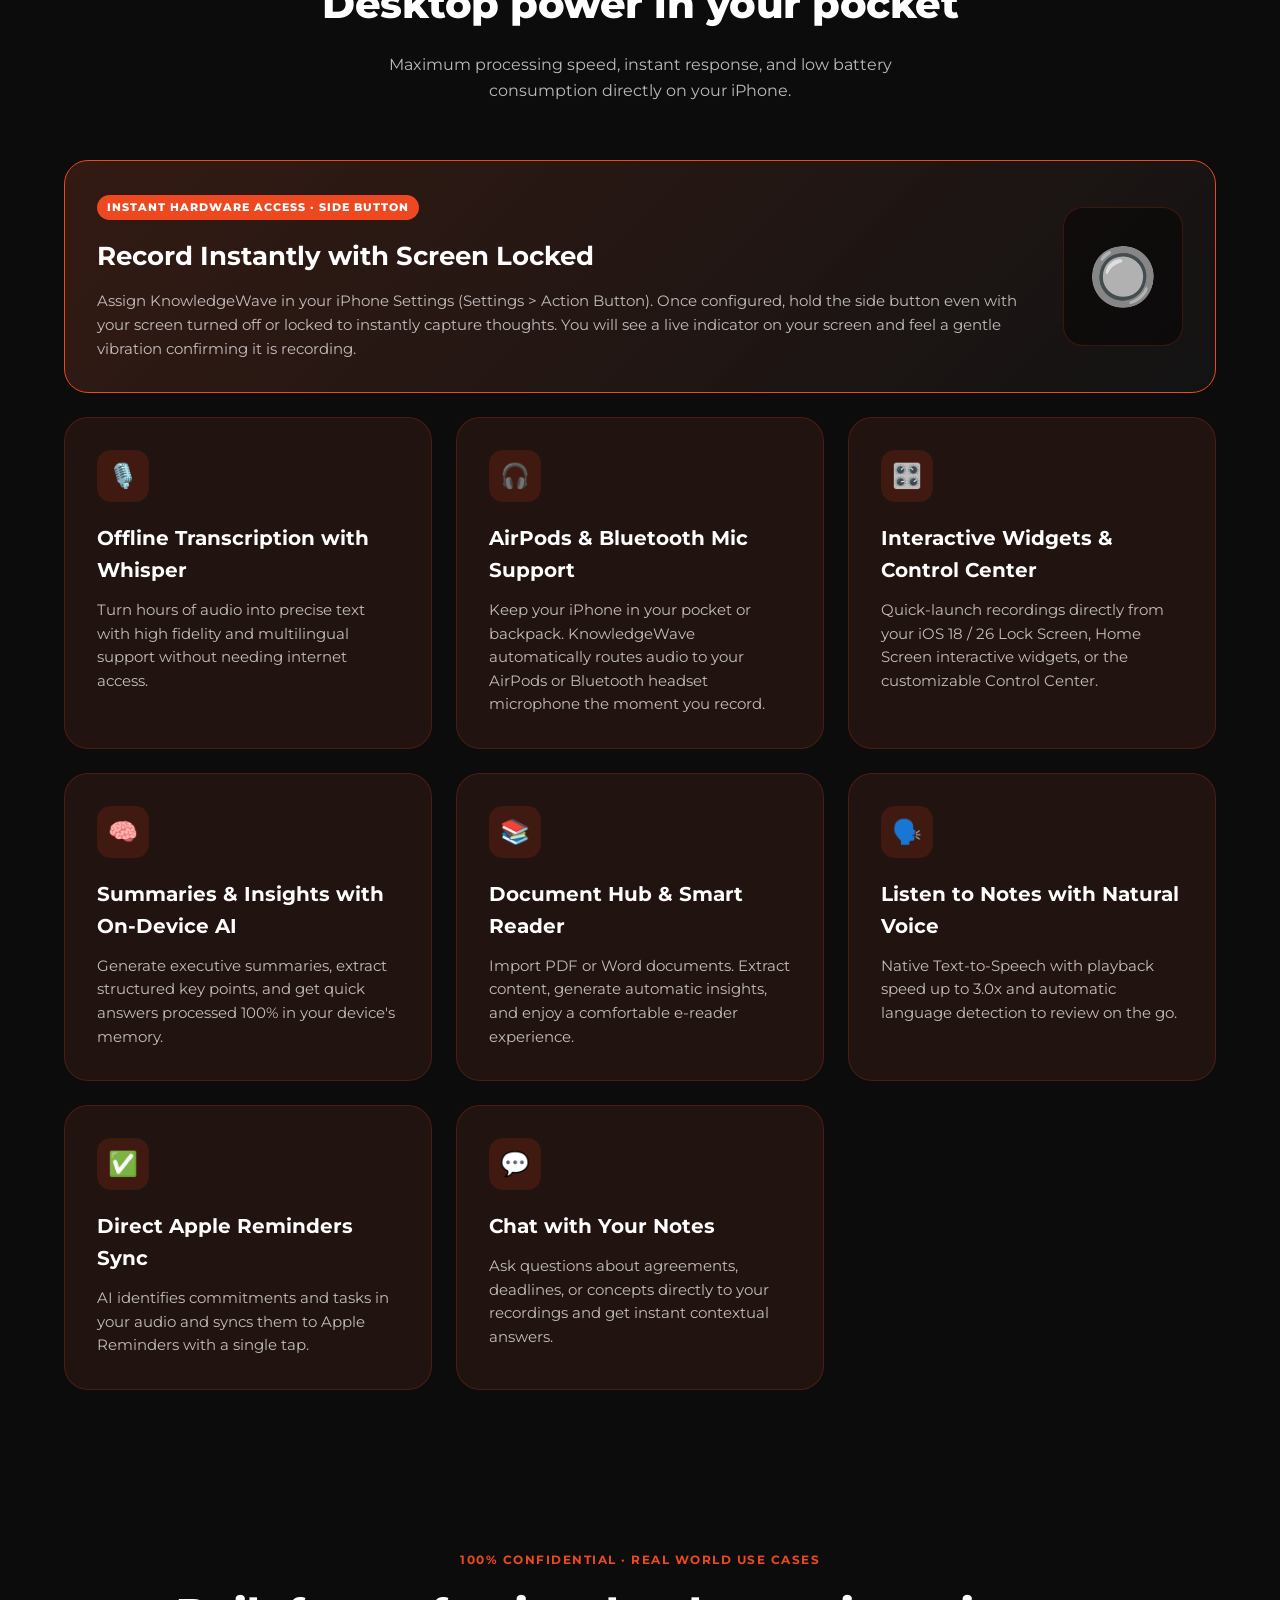
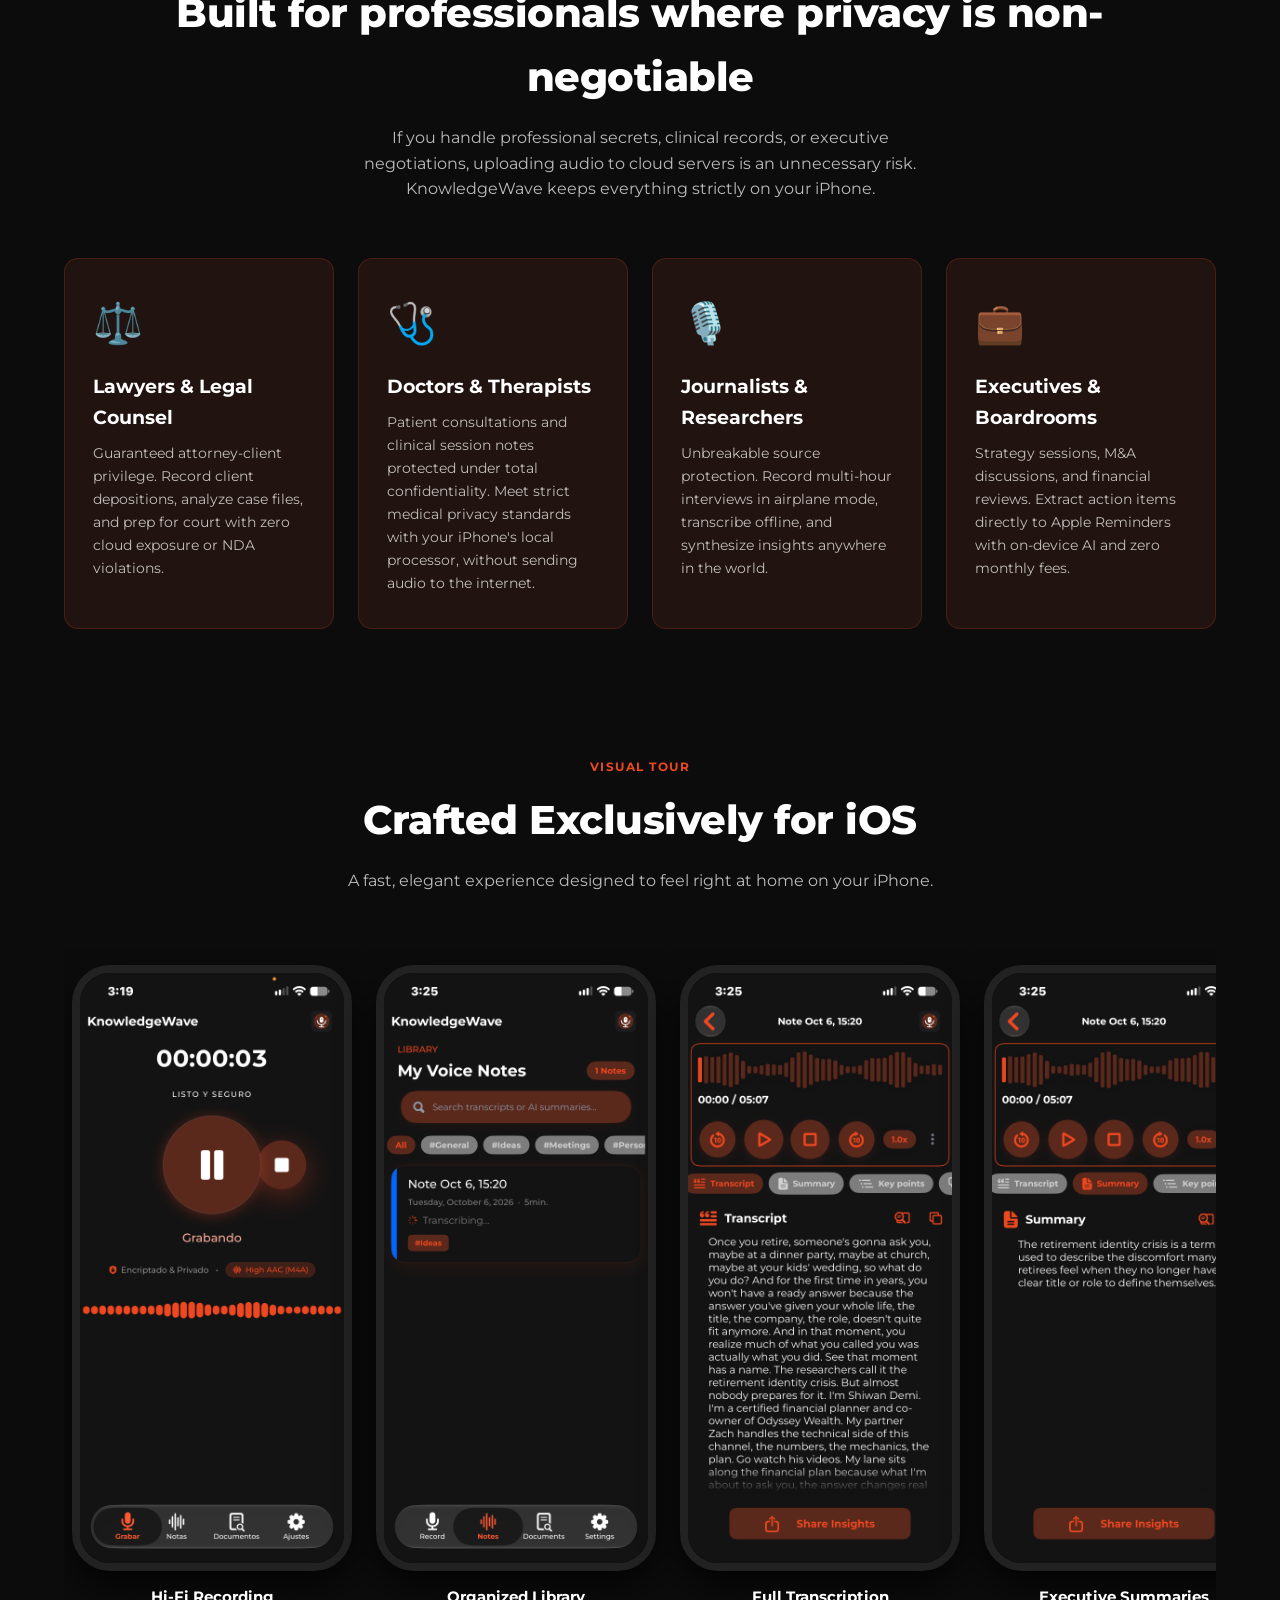
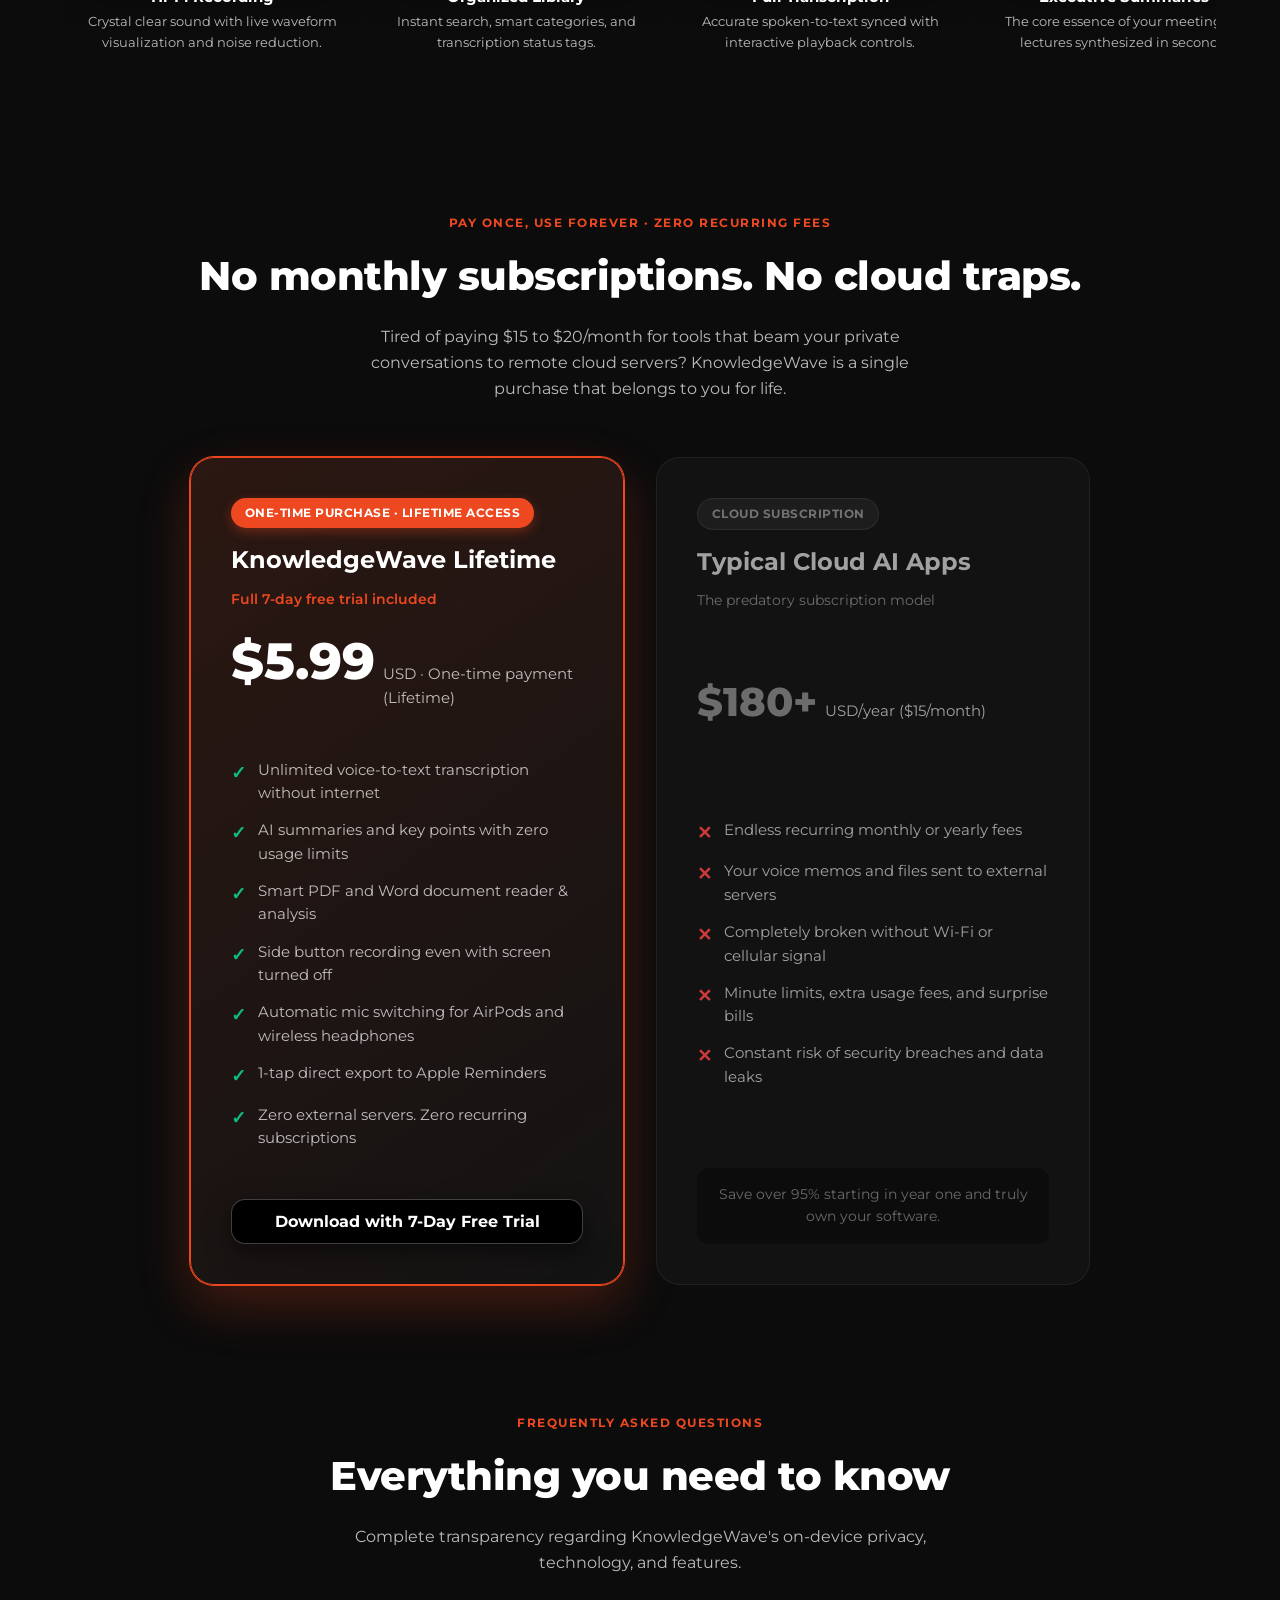
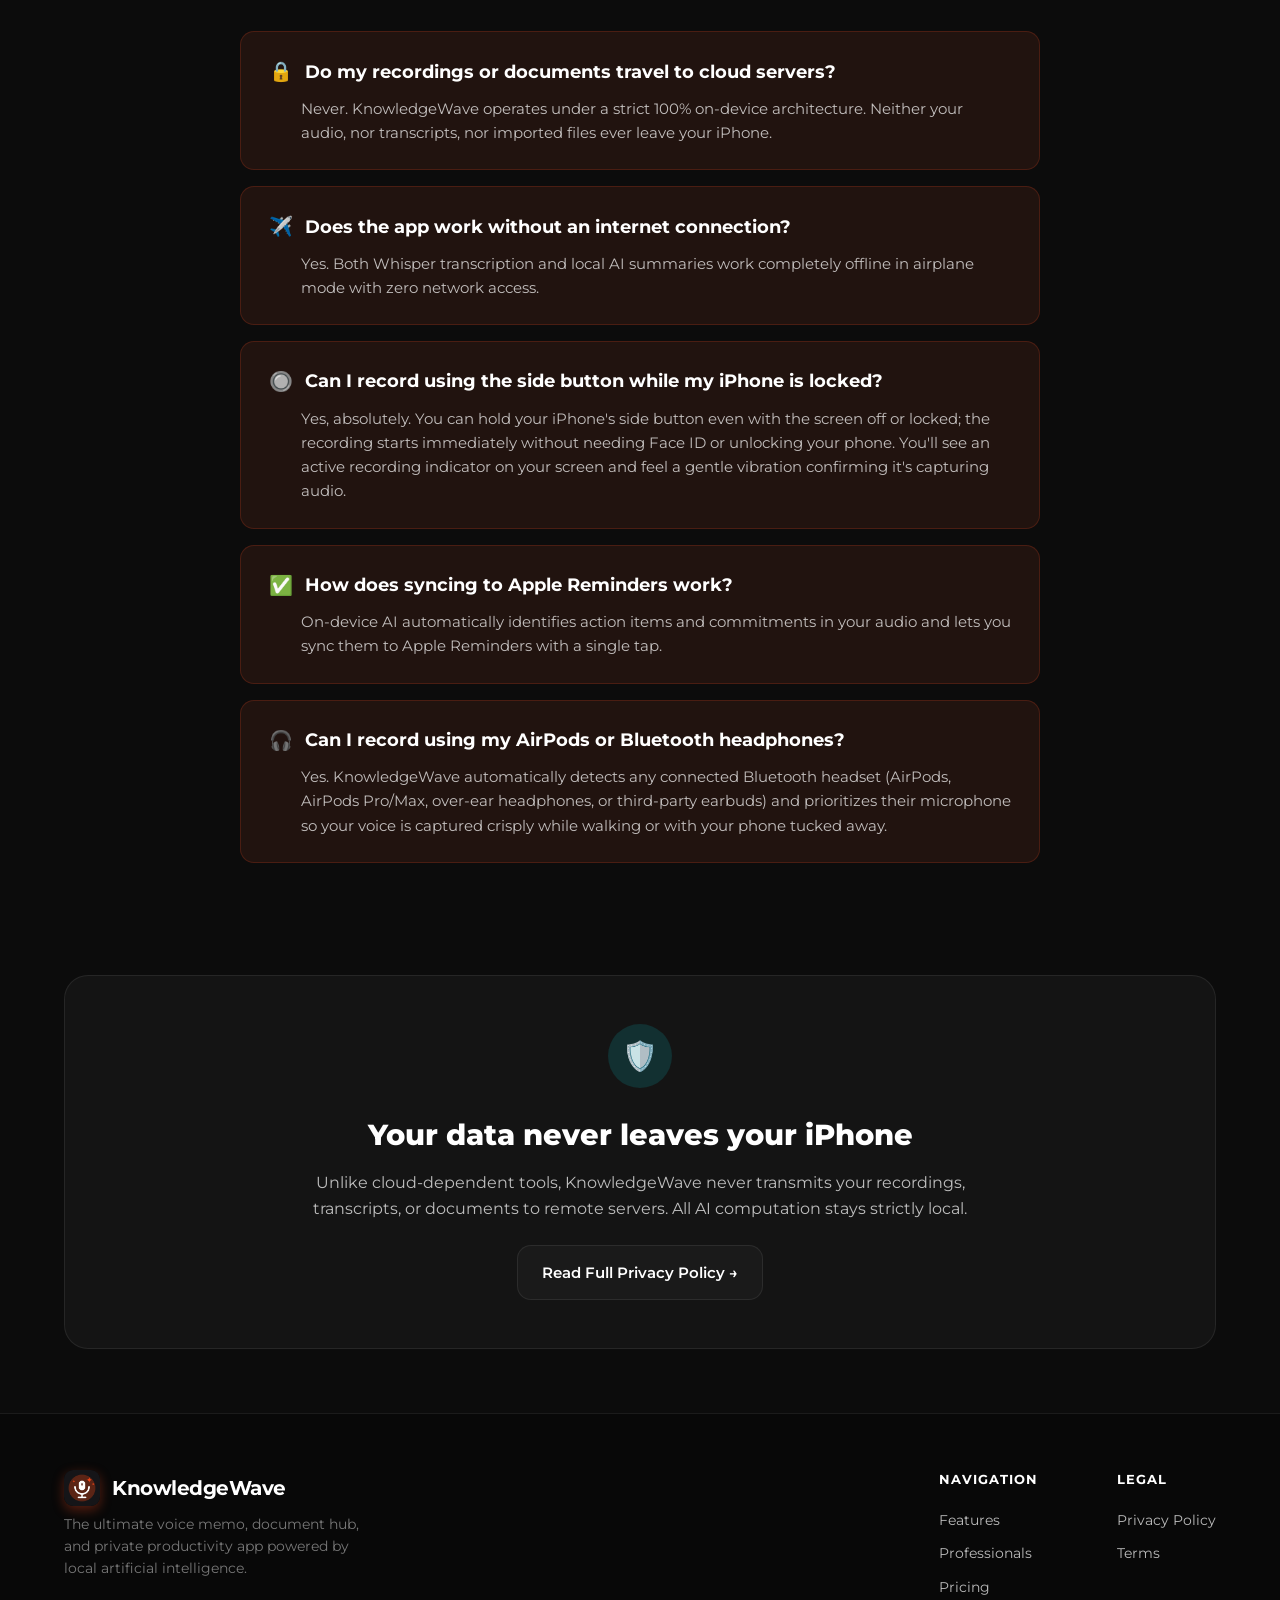
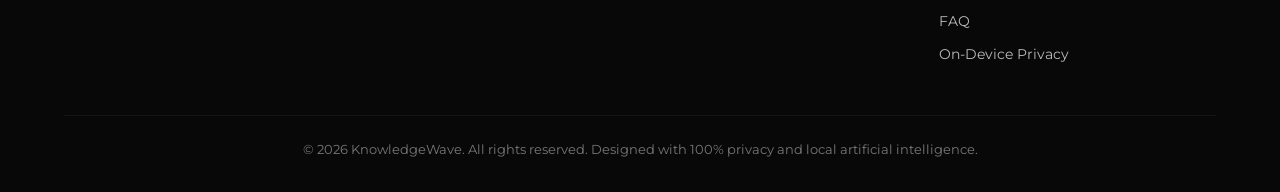
==== commit eabb72a4: "Text fixes" ====
--- a/index.html
+++ b/index.html
@@ -75,7 +75,7 @@
             "name": "¿KnowledgeWave transmite mis audios o notas a servidores externos?",
             "acceptedAnswer": {
               "@type": "Answer",
-              "text": "No. KnowledgeWave opera con una arquitectura estricta 100% On-Device. Todos los modelos de IA y el procesamiento se ejecutan en el hardware de tu iPhone."
+              "text": "No, jamás. Todo funciona directamente dentro de tu propio iPhone. Ni tus grabaciones de voz, ni tus textos, ni tus documentos salen de tu teléfono ni tocan servidores externos."
             }
           },
           {
@@ -83,7 +83,7 @@
             "name": "¿Funciona sin conexión a internet?",
             "acceptedAnswer": {
               "@type": "Answer",
-              "text": "Sí. Tanto la transcripción con Whisper como la generación de resúmenes con IA local funcionan perfectamente en modo avión o sin conexión."
+              "text": "Sí. Tanto la transcripción de audio a texto como los resúmenes con inteligencia artificial funcionan al 100% sin conexión a internet o en modo avión."
             }
           },
           {
@@ -96,10 +96,10 @@
           },
           {
             "@type": "Question",
-            "name": "¿Puedo grabar con el Botón de Acción con el iPhone bloqueado?",
+            "name": "¿Puedo grabar con el botón lateral con el iPhone bloqueado?",
             "acceptedAnswer": {
               "@type": "Answer",
-              "text": "Sí. Gracias a la integración nativa con App Intents, puedes mantener presionado el Botón de Acción con la pantalla apagada o bloqueada; la grabación iniciará de inmediato en segundo plano con una Live Activity en tu Lock Screen y vibración háptica, sin necesidad de desbloquear el teléfono."
+              "text": "Sí, totalmente. Puedes mantener presionado el botón lateral de tu iPhone incluso con la pantalla apagada o bloqueada; la grabación iniciará de inmediato sin necesidad de desbloquear tu teléfono. Verás un indicador activo en tu pantalla y sentirás una suave vibración que te confirma que está grabando."
             }
           },
           {
@@ -146,7 +146,7 @@
   <!-- Hero Section -->
   <main class="container">
     <section class="hero">
-      <div class="hero-badge" data-i18n="hero.badge">100% PRIVACIDAD ON-DEVICE · INTELIGENCIA LOCAL</div>
+      <div class="hero-badge" data-i18n="hero.badge">100% PRIVADO EN TU IPHONE · INTELIGENCIA ARTIFICIAL LOCAL</div>
       <h1 data-i18n="hero.title">Tus reuniones, notas y lecturas con <span class="gradient">Inteligencia Artificial Local</span></h1>
       <p data-i18n="hero.desc">KnowledgeWave graba, transcribe y analiza tus ideas y documentos directamente en tu iPhone. Sin servidores externos, sin suscripciones a la nube y con máxima confidencialidad.</p>
 
@@ -161,7 +161,7 @@
           </div>
         </a>
 
-        <a href="#features" class="btn-secondary" data-i18n="hero.cta_explore">Explorar Características</a>
+        <a href="#features" class="btn-secondary" data-i18n="hero.cta_explore">Explorar Funciones</a>
       </div>
 
       <div style="font-size: 0.85rem; color: var(--color-text-tertiary); margin-top: -1.5rem; margin-bottom: 3rem;" data-i18n="hero.ios_req">
@@ -188,9 +188,9 @@
         <!-- Action Button (Featured) -->
         <div id="action-button" class="feature-card featured-card">
           <div class="featured-content">
-            <span class="featured-badge" data-i18n="card.action.badge">ACCESO INSTANTÁNEO DE HARDWARE · PANTALLA BLOQUEADA</span>
-            <h3 style="font-size: 1.6rem; margin-bottom: 0.75rem;" data-i18n="card.action.title">Botón de Acción: Graba al Instante con Pantalla Bloqueada</h3>
-            <p data-i18n="card.action.desc">Configura KnowledgeWave en el Botón de Acción de tu iPhone. Mantén presionado con la pantalla apagada o bloqueada y comenzará a grabar al instante en segundo plano con Live Activity y confirmación háptica, sin necesidad de desbloquear el dispositivo.</p>
+            <span class="featured-badge" data-i18n="card.action.badge">ACCESO INSTANTÁNEO · BOTÓN LATERAL</span>
+            <h3 style="font-size: 1.6rem; margin-bottom: 0.75rem;" data-i18n="card.action.title">Graba al Instante con Pantalla Bloqueada</h3>
+            <p data-i18n="card.action.desc">Configura el botón lateral de tu iPhone (Ajustes > Botón de Acción). Una vez listo, inicia y detén grabaciones al instante manteniendo presionado el botón lateral, sin necesidad de desbloquear tu teléfono ni abrir la app. Verás la grabación activa en tu pantalla de bloqueo y sentirás una suave vibración que te confirma que empezó a grabar.</p>
           </div>
           <div style="font-size: 3.5rem; color: var(--color-primary); padding: 1.5rem; background: rgba(0,0,0,0.4); border-radius: 20px; border: 1px solid var(--color-border);">
             🔘
@@ -200,43 +200,43 @@
         <!-- 1: Whisper -->
         <div class="feature-card">
           <div class="feature-icon">🎙️</div>
-          <h3 data-i18n="card.whisper.title">Transcripción Offline con Whisper</h3>
-          <p data-i18n="card.whisper.desc">Convierte horas de audio en texto con altísima fidelidad y soporte multilingüe sin necesitar conexión a internet.</p>
+          <h3 data-i18n="card.whisper.title">Transcripción de Audio a Texto sin Internet</h3>
+          <p data-i18n="card.whisper.desc">Convierte horas de voz en texto con altísima precisión y en varios idiomas, funcionando al 100% sin conexión a internet.</p>
         </div>
 
         <!-- 2: Bluetooth & AirPods -->
         <div class="feature-card">
           <div class="feature-icon">🎧</div>
-          <h3 data-i18n="card.bluetooth.title">Micrófono de AirPods & Bluetooth Automático</h3>
-          <p data-i18n="card.bluetooth.desc">Deja tu iPhone en el bolsillo o la mochila. KnowledgeWave detecta tus AirPods o cualquier auricular Bluetooth conectado y captura tu audio automáticamente desde su micrófono.</p>
+          <h3 data-i18n="card.bluetooth.title">Micrófono de AirPods y Auriculares Inalámbricos</h3>
+          <p data-i18n="card.bluetooth.desc">Dicta con total libertad de manos libres mientras llevas tu iPhone en el bolsillo o en la mochila. KnowledgeWave detecta y usa automáticamente el micrófono de tus AirPods o auriculares inalámbricos, y cambia sin interrupciones si te los quitas.</p>
         </div>
 
         <!-- 3: Controls & Widgets -->
         <div class="feature-card">
           <div class="feature-icon">🎛️</div>
-          <h3 data-i18n="card.controls.title">Widgets Interactivos & Centro de Control</h3>
-          <p data-i18n="card.controls.desc">Inicia grabaciones con un solo toque desde la pantalla de bloqueo de iOS 18 / 26, widgets interactivos en tu pantalla de inicio o el nuevo Centro de Control configurable.</p>
+          <h3 data-i18n="card.controls.title">Acceso Rápido desde tu Pantalla</h3>
+          <p data-i18n="card.controls.desc">Inicia o pausa notas de voz con un solo toque desde la pantalla de bloqueo o desde el Centro de Control de tu iPhone.</p>
         </div>
 
         <!-- 4: Llama LLM -->
         <div class="feature-card">
           <div class="feature-icon">🧠</div>
-          <h3 data-i18n="card.llama.title">Resúmenes e Insights con Inteligencia Artificial</h3>
-          <p data-i18n="card.llama.desc">Genera resúmenes ejecutivos, extrae puntos clave estructurados y obtén respuestas rápidas procesadas 100% en la memoria de tu dispositivo.</p>
+          <h3 data-i18n="card.llama.title">Resúmenes e Ideas Clave con Inteligencia Artificial</h3>
+          <p data-i18n="card.llama.desc">Genera resúmenes ejecutivos, extrae los puntos más importantes y obtén respuestas rápidas procesadas directamente en tu iPhone.</p>
         </div>
 
         <!-- 5: Document Hub -->
         <div class="feature-card">
           <div class="feature-icon">📚</div>
-          <h3 data-i18n="card.dochub.title">Document Hub & Lector Inteligente</h3>
-          <p data-i18n="card.dochub.desc">Importa documentos PDF o Word. Extrae su contenido, genera resúmenes automáticos y disfruta de una lectura fluida estilo e-reader.</p>
+          <h3 data-i18n="card.dochub.title">Centro de Documentos y Lectura Cómoda</h3>
+          <p data-i18n="card.dochub.desc">Importa documentos PDF o Word. Extrae su texto, obtén resúmenes automáticos y léelos cómodamente como en un libro digital.</p>
         </div>
 
         <!-- 6: TTS -->
         <div class="feature-card">
           <div class="feature-icon">🗣️</div>
-          <h3 data-i18n="card.tts.title">Escucha tus Notas con Voz Natural</h3>
-          <p data-i18n="card.tts.desc">Text-to-Speech nativo con modulación de velocidad de hasta 3.0x y detección automática de idioma para estudiar o repasar en movimiento.</p>
+          <h3 data-i18n="card.tts.title">Escucha tus Notas Leídas en Voz Alta</h3>
+          <p data-i18n="card.tts.desc">Tu teléfono te lee tus notas con voz natural. Puedes acelerar la velocidad hasta 3 veces para repasar o estudiar mientras manejas o caminas.</p>
         </div>
 
         <!-- 7: Reminders -->
@@ -275,7 +275,7 @@
         <div class="audience-card">
           <div class="audience-icon">🩺</div>
           <h3 data-i18n="audiences.medical.title">Médicos & Terapeutas</h3>
-          <p data-i18n="audiences.medical.desc">Consultas con pacientes y notas clínicas protegidas bajo privacidad absoluta. Cumple con la confidencialidad más exigente transcribiendo directamente en tu procesador Apple Silicon.</p>
+          <p data-i18n="audiences.medical.desc">Consultas con pacientes y notas clínicas protegidas bajo privacidad absoluta. Cumple con la confidencialidad médica más estricta procesando todo directamente en tu propio iPhone, sin enviar audio a internet.</p>
         </div>
 
         <!-- 3: Journalism -->
@@ -289,7 +289,7 @@
         <div class="audience-card">
           <div class="audience-icon">💼</div>
           <h3 data-i18n="audiences.executives.title">Ejecutivos & Juntas</h3>
-          <p data-i18n="audiences.executives.desc">Reuniones de estrategia, fusiones y balances financieros. Analiza acuerdos y sincroniza tareas a Recordatorios con IA local sin pagar suscripciones mensuales.</p>
+          <p data-i18n="audiences.executives.desc">Reuniones de estrategia, acuerdos y números clave. Analiza decisiones y crea tareas en tu lista de Recordatorios con inteligencia artificial local, sin pagar suscripciones mensuales.</p>
         </div>
       </div>
     </section>
@@ -458,10 +458,10 @@
 
           <ul class="pricing-features">
             <li><span class="cross">✕</span> <span data-i18n="pricing.cf1">Cobros recurrentes mensuales de por vida</span></li>
-            <li><span class="cross">✕</span> <span data-i18n="pricing.cf2">Tus audios y conversaciones viajan a la nube</span></li>
-            <li><span class="cross">✕</span> <span data-i18n="pricing.cf3">Inutilizables sin conexión a internet o señal</span></li>
-            <li><span class="cross">✕</span> <span data-i18n="pricing.cf4">Límites estrictos de minutos o cobros por token</span></li>
-            <li><span class="cross">✕</span> <span data-i18n="pricing.cf5">Riesgo ético y legal de filtraciones de datos</span></li>
+            <li><span class="cross">✕</span> <span data-i18n="pricing.cf2">Tus audios y conversaciones viajan a servidores ajenos</span></li>
+            <li><span class="cross">✕</span> <span data-i18n="pricing.cf3">Inutilizables sin conexión a internet o sin señal</span></li>
+            <li><span class="cross">✕</span> <span data-i18n="pricing.cf4">Límites estrictos de minutos o cobros sorpresa por uso extra</span></li>
+            <li><span class="cross">✕</span> <span data-i18n="pricing.cf5">Riesgo ético y legal de filtraciones de datos privados</span></li>
           </ul>
 
           <div style="padding: 1rem; background: rgba(0,0,0,0.3); border-radius: 12px; font-size: 0.85rem; color: var(--color-text-tertiary); text-align: center;" data-i18n="pricing.comp.summary">
@@ -476,57 +476,57 @@
       <div class="section-header">
         <span class="section-badge" data-i18n="faq.badge">PREGUNTAS FRECUENTES</span>
         <h2 data-i18n="faq.title">Todo lo que necesitas saber</h2>
-        <p data-i18n="faq.desc">Transparencia absoluta sobre la privacidad, el funcionamiento y la tecnología de KnowledgeWave.</p>
+        <p data-i18n="faq.desc">Claridad y transparencia absoluta sobre cómo protegemos tu privacidad.</p>
       </div>
 
       <div class="faq-grid">
         <div class="faq-item">
           <div class="faq-question">
             <span class="icon">🔒</span>
-            <span data-i18n="faq.q1">¿Mis grabaciones o documentos viajan a servidores en la nube?</span>
+            <span data-i18n="faq.q1">¿Mis grabaciones o documentos viajan a servidores en internet?</span>
           </div>
           <div class="faq-answer" data-i18n="faq.a1">
-            No, jamás. KnowledgeWave opera con una arquitectura estricta 100% On-Device. Ni tus audios, ni tus transcripciones, ni tus archivos salen de tu iPhone.
+            No, jamás. Todo funciona directamente dentro de tu propio iPhone. Ni tus grabaciones de voz, ni tus textos, ni tus documentos salen de tu teléfono ni tocan servidores externos.
           </div>
         </div>
 
         <div class="faq-item">
           <div class="faq-question">
             <span class="icon">✈️</span>
-            <span data-i18n="faq.q2">¿La app funciona sin conexión a internet?</span>
+            <span data-i18n="faq.q2">¿La app funciona sin conexión a internet o en modo avión?</span>
           </div>
           <div class="faq-answer" data-i18n="faq.a2">
-            Sí. Tanto la transcripción con Whisper como la generación de resúmenes con IA local funcionan perfectamente en modo avión o sin señal de red.
+            Sí. Tanto la transcripción de audio a texto como los resúmenes con inteligencia artificial funcionan al 100% sin internet o en modo avión.
           </div>
         </div>
 
         <div class="faq-item">
           <div class="faq-question">
             <span class="icon">🔘</span>
-            <span data-i18n="faq.q3">¿Puedo grabar con el Botón de Acción con el iPhone bloqueado?</span>
+            <span data-i18n="faq.q3">¿Puedo grabar con el botón lateral aunque mi iPhone esté bloqueado?</span>
           </div>
           <div class="faq-answer" data-i18n="faq.a3">
-            Sí, totalmente. Gracias a la integración nativa con App Intents, puedes mantener presionado el Botón de Acción con la pantalla apagada o bloqueada; la grabación iniciará de inmediato en segundo plano con una Live Activity en tu Lock Screen y vibración háptica, sin necesidad de desbloquear el teléfono.
+            Sí, totalmente. Puedes mantener presionado el botón lateral incluso con la pantalla apagada o bloqueada; la grabación iniciará de inmediato sin necesidad de desbloquear tu teléfono. Verás un indicador activo en tu pantalla y sentirás una suave vibración que te confirma que está grabando.
           </div>
         </div>
 
         <div class="faq-item">
           <div class="faq-question">
             <span class="icon">✅</span>
-            <span data-i18n="faq.q4">¿Cómo funciona la sincronización con Recordatorios?</span>
+            <span data-i18n="faq.q4">¿Cómo funciona el envío a Recordatorios?</span>
           </div>
           <div class="faq-answer" data-i18n="faq.a4">
-            La inteligencia artificial detecta compromisos y tareas pendientes en tus conversaciones y te permite enviarlos a Apple Reminders con un solo toque.
+            La inteligencia artificial detecta tareas y compromisos en tus conversaciones y te permite guardarlos en la app Recordatorios de tu iPhone con un solo toque.
           </div>
         </div>
 
         <div class="faq-item">
           <div class="faq-question">
             <span class="icon">🎧</span>
-            <span data-i18n="faq.q5">¿Puedo grabar usando mis AirPods o auriculares Bluetooth?</span>
+            <span data-i18n="faq.q5">¿Puedo grabar usando mis AirPods o auriculares inalámbricos?</span>
           </div>
           <div class="faq-answer" data-i18n="faq.a5">
-            Sí. KnowledgeWave detecta automáticamente cualquier auricular Bluetooth conectado (AirPods de cualquier generación, diademas o auriculares genéricos) y prioriza su micrófono para capturar tu voz con claridad mientras caminas o tienes el iPhone en el bolsillo.
+            Sí. KnowledgeWave detecta automáticamente cualquier auricular inalámbrico conectado (AirPods o cualquier otra marca) y usa su micrófono para que tu voz se escuche clara aunque lleves el iPhone guardado.
           </div>
         </div>
       </div>
@@ -537,7 +537,7 @@
       <div id="privacy" class="privacy-banner">
         <div class="privacy-banner-icon">🛡️</div>
         <h3 data-i18n="privacy.banner.title">Tus datos nunca salen de tu iPhone</h3>
-        <p data-i18n="privacy.banner.desc">A diferencia de otras soluciones, KnowledgeWave no transmite tus grabaciones de voz, transcripciones ni documentos a servidores externos. Todo el cómputo de IA ocurre localmente en tu procesador Apple Silicon.</p>
+        <p data-i18n="privacy.banner.desc">A diferencia de otras aplicaciones que envían tus conversaciones a servidores en internet, KnowledgeWave procesa todo de forma 100% privada dentro de tu propio teléfono. Máxima confidencialidad garantizada.</p>
         <a href="privacy.html" class="btn-secondary" data-i18n="privacy.banner.link">Leer Política de Privacidad Completa →</a>
       </div>
     </section>
@@ -552,25 +552,25 @@
             <img src="assets/logo.png" alt="KnowledgeWave Logo">
             <span>KnowledgeWave</span>
           </div>
-          <p data-i18n="footer.desc">La aplicación definitiva de notas de voz, lectura inteligente y productividad privada potenciada por inteligencia artificial local.</p>
+          <p data-i18n="footer.desc">La aplicación definitiva de notas de voz, lectura inteligente y productividad privada sin suscripciones mensuales.</p>
         </div>
 
         <div class="footer-links">
           <div class="footer-col">
             <h4 data-i18n="footer.links_title">Navegación</h4>
             <ul>
-              <li><a href="#features" data-i18n="nav.features">Características</a></li>
-              <li><a href="#screenshots" data-i18n="nav.screenshots">Capturas</a></li>
-              <li><a href="#action-button" data-i18n="nav.action_button">Botón de Acción</a></li>
+              <li><a href="#features" data-i18n="nav.features">Funciones</a></li>
+              <li><a href="#audiences" data-i18n="nav.audiences">Profesionales</a></li>
+              <li><a href="#pricing" data-i18n="nav.pricing">Precios</a></li>
               <li><a href="#faq" data-i18n="nav.faq">Preguntas Frecuentes</a></li>
-              <li><a href="#privacy" data-i18n="nav.privacy">Privacidad</a></li>
+              <li><a href="#privacy" data-i18n="nav.privacy">Privacidad Total</a></li>
             </ul>
           </div>
 
           <div class="footer-col">
             <h4 data-i18n="footer.legal_title">Legal</h4>
             <ul>
-              <li><a href="privacy.html" data-i18n="nav.privacy">Política de Privacidad</a></li>
+              <li><a href="privacy.html" data-i18n="nav.privacy_policy">Política de Privacidad</a></li>
               <li><a href="terms.html" data-i18n="nav.terms">Términos de Servicio</a></li>
             </ul>
           </div>
@@ -578,7 +578,7 @@
       </div>
 
       <div class="footer-bottom">
-        <p>© 2026 KnowledgeWave. <span data-i18n="footer.rights">Todos los derechos reservados. Desarrollado con tecnología On-Device.</span></p>
+        <p>© 2026 KnowledgeWave. <span data-i18n="footer.rights">Todos los derechos reservados. Diseñado con privacidad total e inteligencia artificial local.</span></p>
       </div>
     </div>
   </footer>
